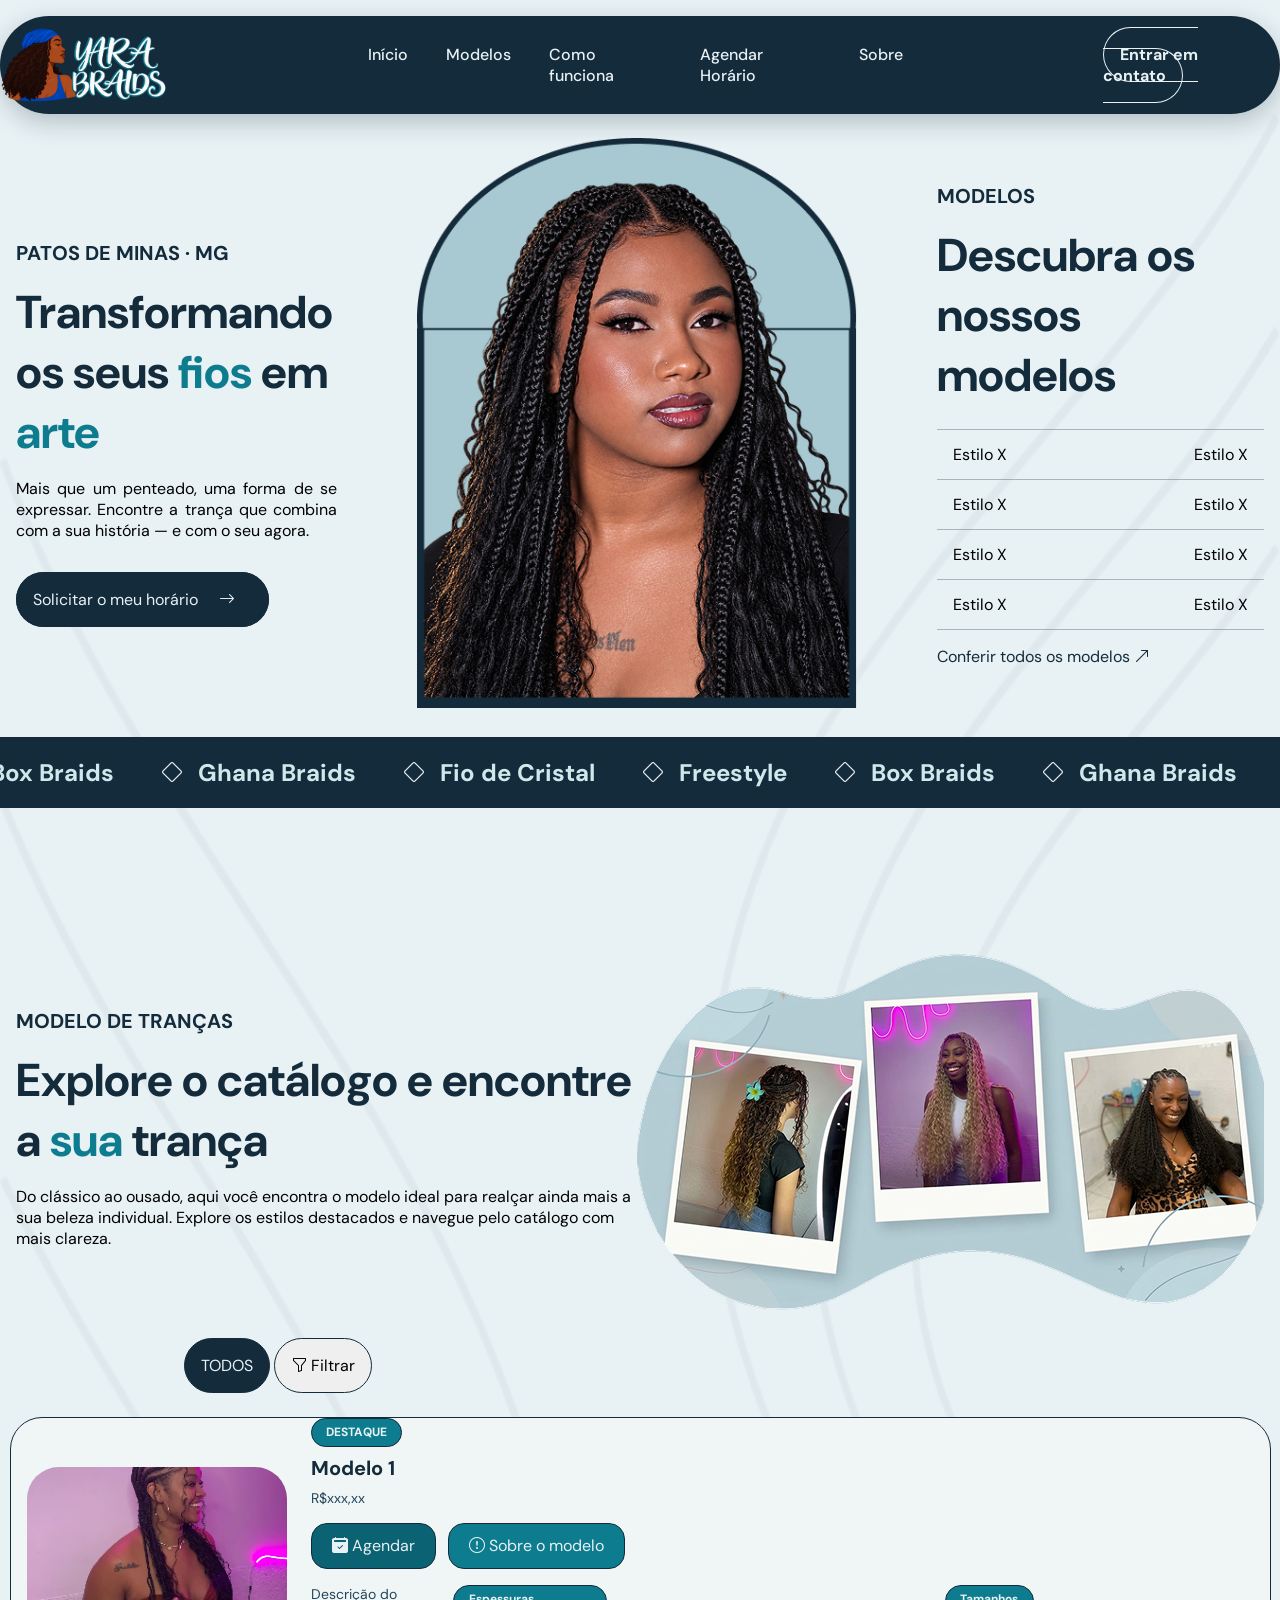
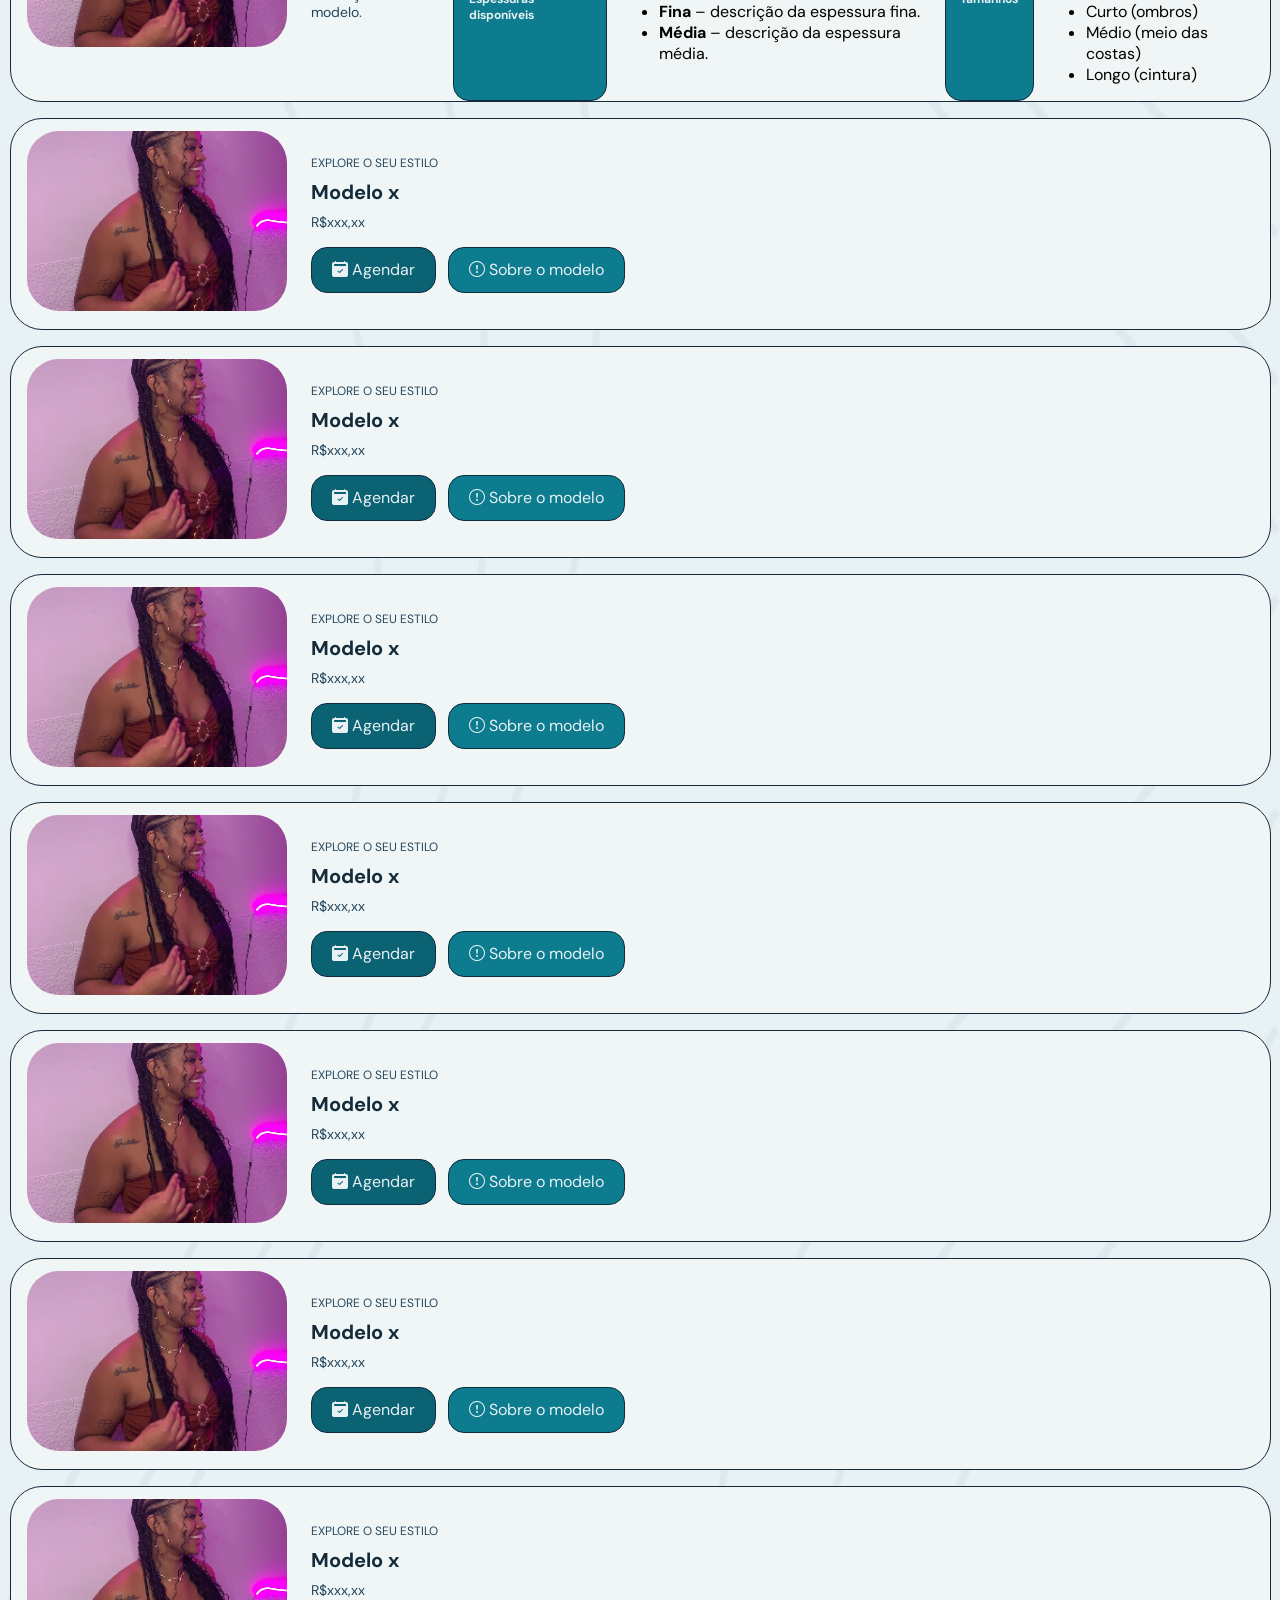
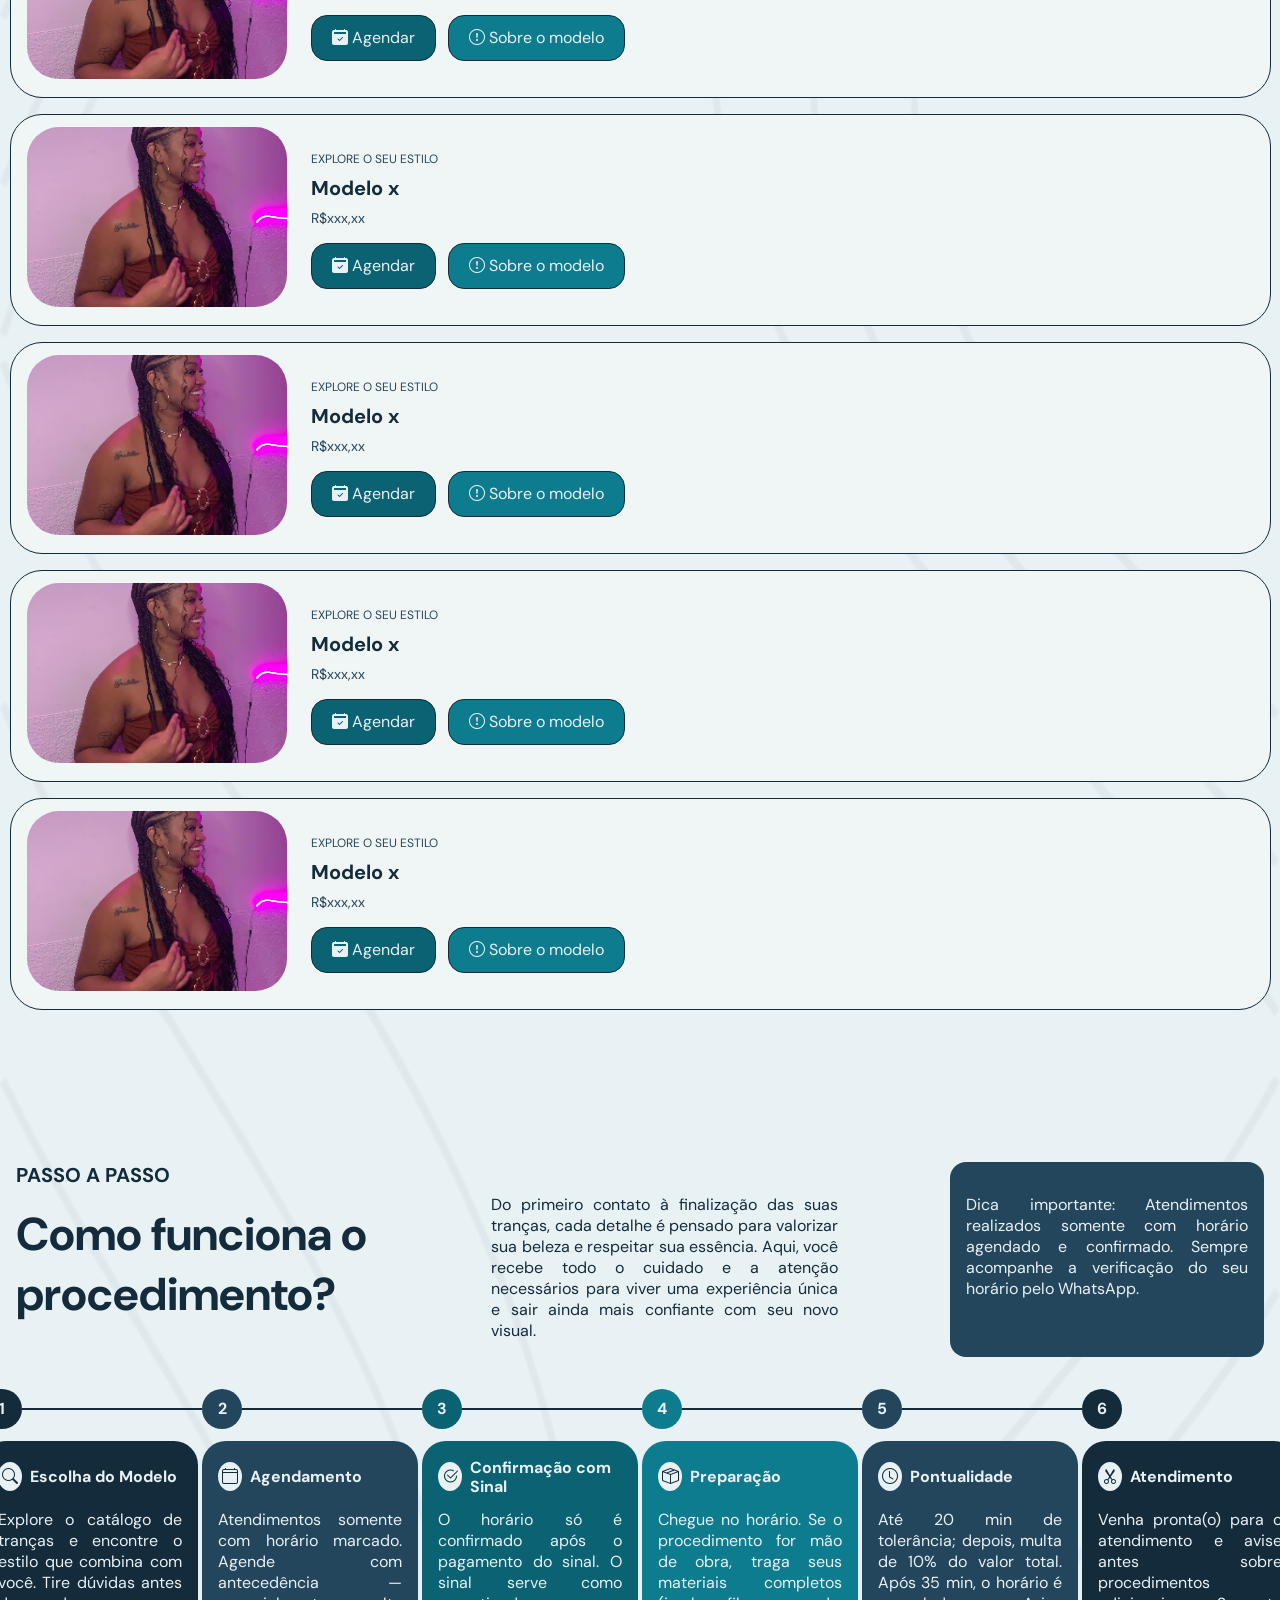
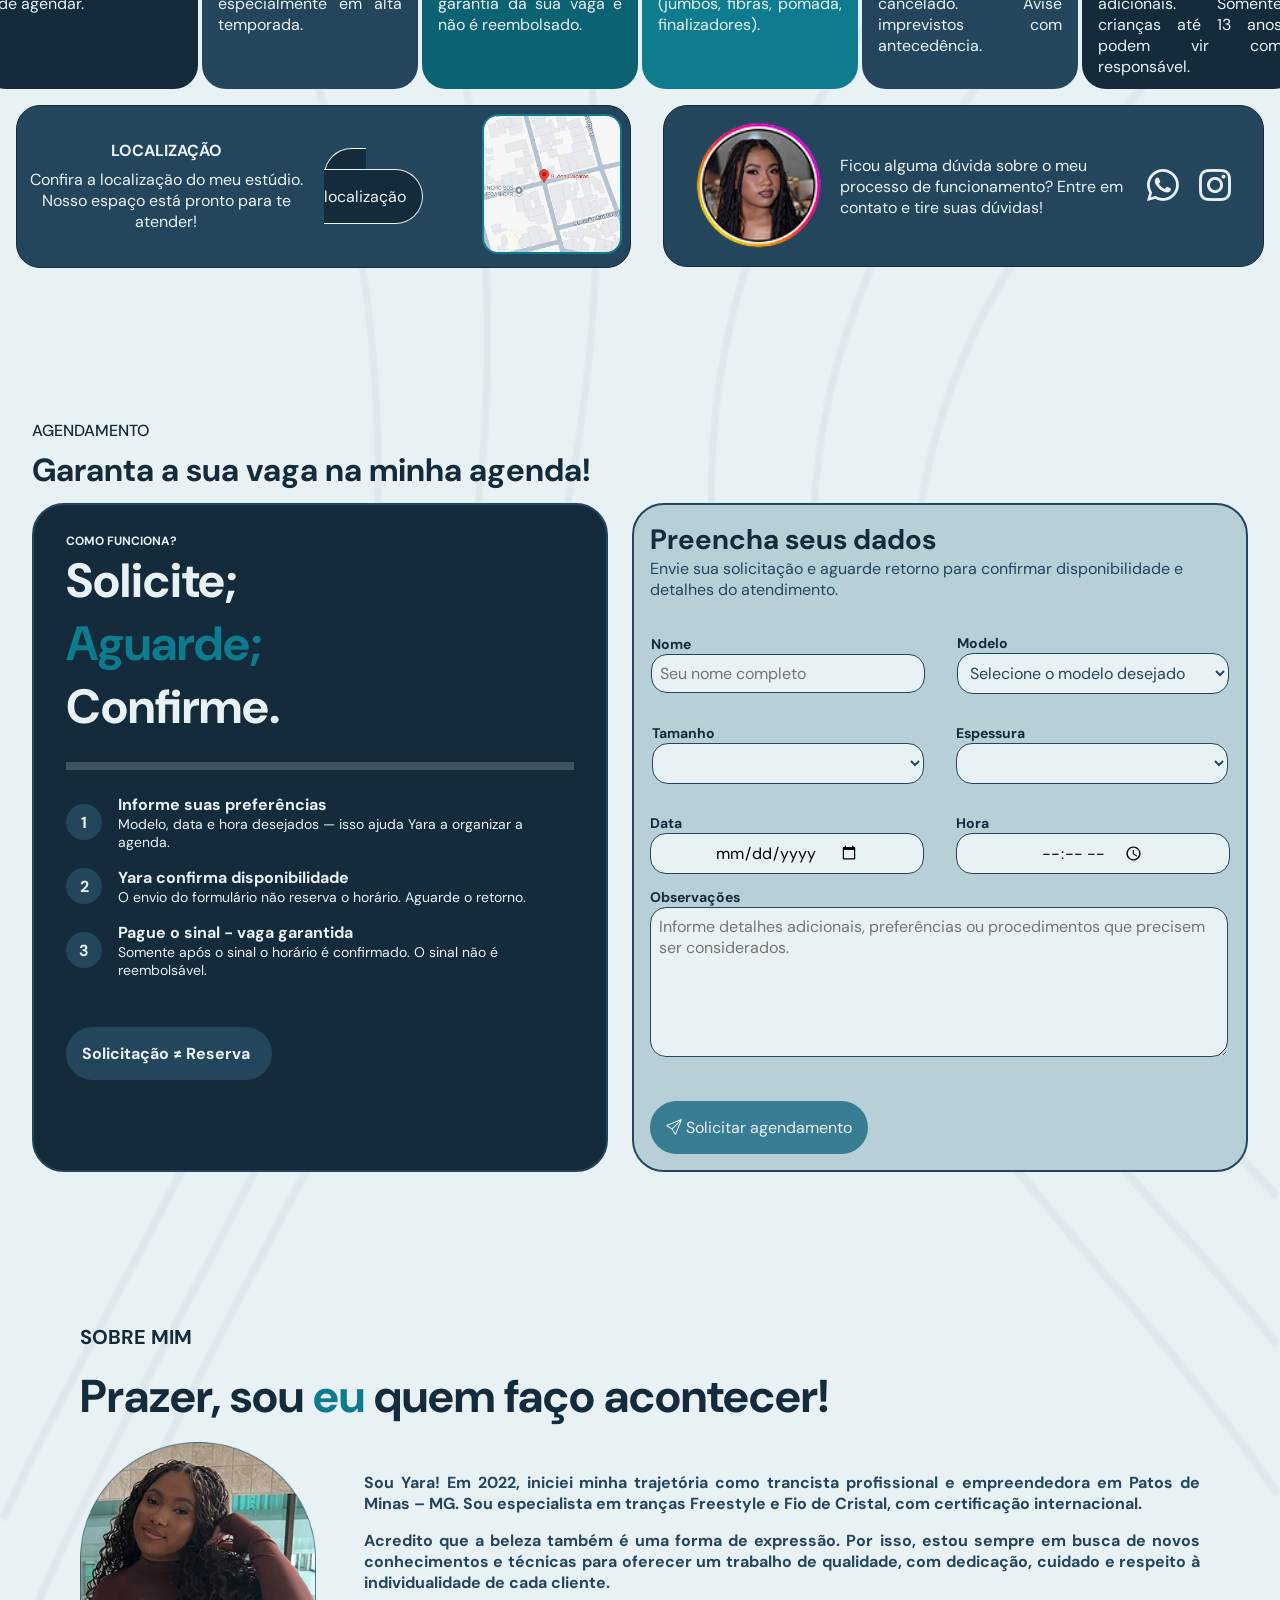
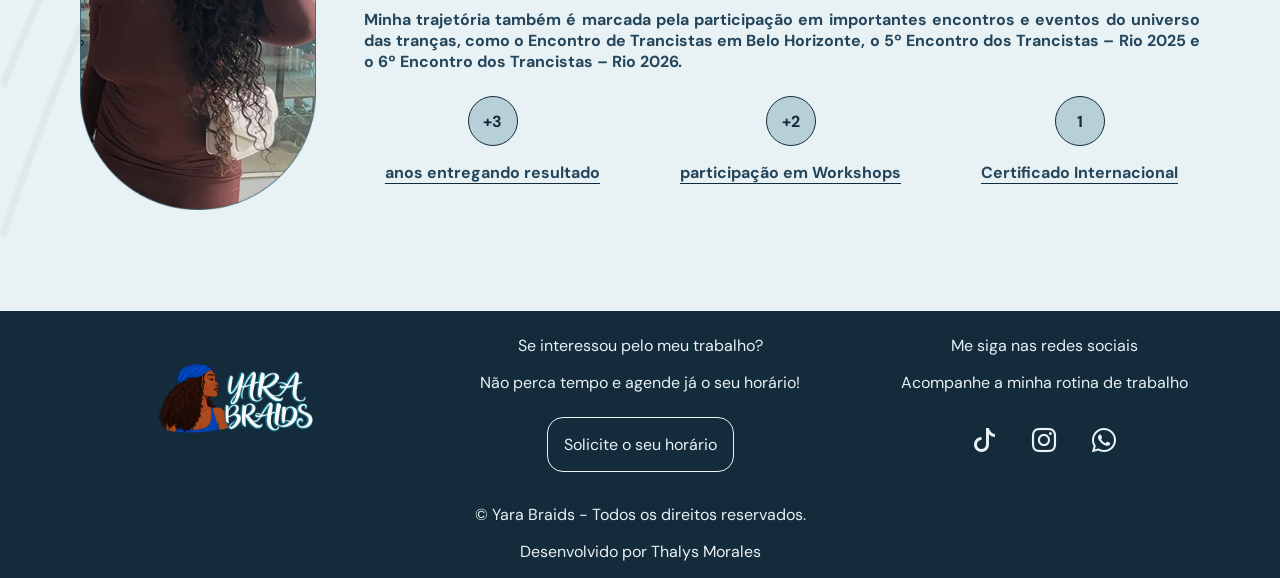
==== index.html @ e3946c85 "Implementação da configuração referente ao SEO e indexação" ====
<!DOCTYPE html>
<html lang="pt-br">

<head>

    <head>
        <meta charset="UTF-8">
        <meta name="viewport" content="width=device-width, initial-scale=1.0">
        <title>Yara Braids | Tranças em Patos de Minas - MG</title>
        <meta name="description"content="Conheça Yara Braids, trancista profissional em Patos de Minas - MG, especialista em tranças Freestyle e Fio de Cristal. Explore os modelos e solicite seu horário.">
        <meta name="robots" content="index, follow">
        <meta name="author" content="Yara Braids">
        <meta name="theme-color" content="#142B3B">
        <link rel="canonical" href="https://landing-page-yara-braids.pages.dev/">
        <meta property="og:type" content="website">
        <meta property="og:locale" content="pt_BR">
        <meta property="og:site_name" content="Yara Braids">
        <meta property="og:title" content="Yara Braids | Tranças em Patos de Minas - MG">
        <meta property="og:description" content="Conheça os trabalhos de Yara Braids, especialista em tranças Freestyle e Fio de Cristal em Patos de Minas - MG.">
        <meta property="og:url" content="https://landing-page-yara-braids.pages.dev/">
        <meta property="og:image" content="https://landing-page-yara-braids.pages.dev/img/logo.png">
        <meta name="twitter:card" content="summary_large_image">
        <meta name="twitter:title" content="Yara Braids | Tranças em Patos de Minas - MG">
        <meta name="twitter:description" content="Explore os modelos de tranças de Yara Braids em Patos de Minas - MG.">
        <meta name="twitter:image" content="https://landing-page-yara-braids.pages.dev/img/logo.png">
        <link rel="preconnect" href="https://fonts.googleapis.com">
        <link rel="preconnect" href="https://fonts.gstatic.com" crossorigin>
        <link href="https://fonts.googleapis.com/css2?family=DM+Sans:wght@400;500;700&display=swap" rel="stylesheet">
         <script type="application/ld+json">
    {
        "@context": "https://schema.org",
        "@type": "HairSalon",
        "name": "Yara Braids",
        "description": "Serviços de tranças, com especialidade em Freestyle e Fio de Cristal.",
        "areaServed": {
            "@type": "City",
            "name": "Patos de Minas",
            "address": {
                "@type": "PostalAddress",
                "addressRegion": "MG",
                "addressCountry": "BR"
            }
        },
        "url": "https://landing-page-yara-braids.pages.dev/",
        "sameAs": [
            "https://www.instagram.com/yarabraids_/"
        ]
    }
    </script>
    <meta name="google-site-verification" content="nuPfWKXlL3ZmAf9H5Qh4m0ux5w1JQnoatLIqkFhQBTo" />    
    <link rel="stylesheet" href="https://cdn.jsdelivr.net/npm/bootstrap-icons@1.13.2/font/bootstrap-icons.min.css">
        <link rel="icon" type="image/png" href="img/yara-braids-favicon-512.png">
        <link rel="stylesheet" href="style.css">
    </head>

</head>

<body>
    <nav class="navegadorPai">
        <div class="navegador">
            <div>
                <img src="img/logo.png" alt="Logo Yara Braids">
            </div>

            <button class="botaoMenu" id="botaoMenu" type="button" aria-label="Abrir menu" aria-expanded="false"
                aria-controls="menuConteudo">
                <i class="bi bi-list iconeAbrir"></i>
                <i class="bi bi-x-lg iconeFechar"></i>
            </button>

            <div class="menuConteudo" id="menuConteudo">
                <div class="menuNavegador">
                    <a href="#">Início</a>
                    <a href="#modelos">Modelos</a>
                    <a href="#comoFunciona">Como funciona</a>
                    <a href="#agendarHorario">Agendar Horário</a>
                    <a href="#sobre">Sobre</a>
                </div>
                <div class="botaoNavegador">
                    <a href="https://api.whatsapp.com/message/L7FXZNDNCJTNA1?autoload=1&app_absent=0&utm_source=ig">Entrar
                        em contato</a>
                </div>
            </div>
        </div>
    </nav>
    <main>
        <section id="inicio">
            <div class="inicioPai">
                <div class="iniciofilho1 botaoFilho">
                    <h6>PATOS DE MINAS · MG</h6>
                    <h5>Transformando os seus <span class="destaque">fios</span> em <span class="destaque">arte</span>
                    </h5>
                    <p>Mais que um penteado, uma forma de se expressar. Encontre a trança que combina com a sua história
                        — e com o seu agora.</p>
                    <a href="#agendarHorario"> Solicitar o meu horário <i class="bi bi-arrow-right"></i></a>
                </div>
                <div>
                    <img src="img/yara.png" alt="Foto da Profissional Yara Braids">
                </div>
                <div class="iniciofilho2">
                    <h6>MODELOS</h6>
                    <h5>Descubra os nossos modelos</h5>
                    <div class="listaModelos">
                        <div>
                            <p>Estilo X</p>
                            <p>Estilo X</p>
                            <p>Estilo X</p>
                            <p>Estilo X</p>
                        </div>
                        <div>
                            <p>Estilo X</p>
                            <p>Estilo X</p>
                            <p>Estilo X</p>
                            <p>Estilo X</p>
                        </div>
                    </div>
                    <a href="#modelos">Conferir todos os modelos <i class="bi bi-arrow-up-right"></i></a>
                </div>
            </div>
            <div class="faixaModelos">
                <div class="faixaTrilha">
                    <ul class="faixaGrupo">
                        <li><i class="bi bi-diamond"></i> Box Braids</li>
                        <li><i class="bi bi-diamond"></i> Ghana Braids</li>
                        <li><i class="bi bi-diamond"></i> Fio de Cristal</li>
                        <li><i class="bi bi-diamond"></i> Freestyle</li>
                    </ul>


                    <ul class="faixaGrupo" aria-hidden="true">
                        <li><i class="bi bi-diamond"></i> Box Braids</li>
                        <li><i class="bi bi-diamond"></i> Ghana Braids</li>
                        <li><i class="bi bi-diamond"></i> Fio de Cristal</li>
                        <li><i class="bi bi-diamond"></i> Freestyle</li>
                    </ul>
                </div>
            </div>
        </section>
        <section id="modelos">
            <div class="modeloPai">
                <div class="modeloMae1">
                    <div class="modeloFilho1">
                        <h6>MODELO DE TRANÇAS</h6>
                        <h5>Explore o catálogo e encontre a <span class="destaque">sua</span> trança</h5>
                        <p>Do clássico ao ousado, aqui você encontra o modelo ideal para realçar ainda mais a sua beleza
                            individual. Explore os estilos destacados e navegue pelo catálogo com mais clareza.</p>
                    </div>
                    <div>
                        <img src="img/modelo.png" alt="Foto interativa de modelos">
                    </div>
                </div>
                <div class="modeloFiltro">
                    <button type="button" class="botaoTodosModelos ativo" id="botaoTodos">TODOS</button>
                    <button type="button" id="botaoFiltrar" aria-expanded="false" aria-controls="listaFiltros"><i
                            class="bi bi-funnel"></i> Filtrar</button>

                    <div class="filtroLista" id="listaFiltros" hidden>
                        <button type="button" data-alvo="modelo-1">Modelo 1</button>
                        <button type="button" data-alvo="modelo-2">Modelo 2</button>
                        <button type="button" data-alvo="modelo-3">Modelo 3</button>
                    </div>
                </div>
                <div class="modelosTrancas">
                    <div class="modeloCardmae">
                        <div class="modelocardFilho" id="modelo-1">
                            <div>
                                <img src="img/modelox.png" alt="Modelo 1">
                            </div>
                            <div>
                                <h4>DESTAQUE</h4>
                                <h3>Modelo 1</h3>
                                <p class="modeloPreco">R$xxx,xx</p>
                                <div>
                                    <a class="modeloAgendar" href="#agendarHorario"> <i
                                            class="bi bi-calendar2-check-fill"></i> Agendar</a>
                                    <a class="modeloSobre" href=""><i class="bi bi-exclamation-circle"></i> Sobre o
                                        modelo</a>
                                </div>

                                <!-- Aparece em "Sobre o modelo" e também alimenta os selects do formulário -->
                                <div class="modeloDetalhes" hidden>
                                    <p>Descrição do modelo.</p>
                                    <h4>Espessuras disponíveis</h4>
                                    <ul class="listaEspessuras">
                                        <li><strong>Fina</strong> – descrição da espessura fina.</li>
                                        <li><strong>Média</strong> – descrição da espessura média.</li>
                                    </ul>
                                    <h4>Tamanhos</h4>
                                    <ul class="listaTamanhos">
                                        <li>Curto (ombros)</li>
                                        <li>Médio (meio das costas)</li>
                                        <li>Longo (cintura)</li>
                                    </ul>
                                </div>
                            </div>
                        </div>

                        <div class="modelocardFilho">
                            <div>
                                <img src="img/modelox.png" alt="MODELO X">
                            </div>
                            <div>
                                <span class="modeloEtiqueta">EXPLORE O SEU ESTILO</span>
                                <h3>Modelo x</h3>
                                <p>R$xxx,xx</p>
                                <div>
                                    <a class="modeloAgendar" href="#agendarHorario"> <i
                                            class="bi bi-calendar2-check-fill"></i> Agendar</a>
                                    <a class="modeloSobre" href=""><i class="bi bi-exclamation-circle"></i> Sobre o
                                        modelo</a>
                                </div>
                            </div>
                        </div>

                        <div class="modelocardFilho">
                            <div>
                                <img src="img/modelox.png" alt="MODELO X">
                            </div>
                            <div>
                                <span class="modeloEtiqueta">EXPLORE O SEU ESTILO</span>
                                <h3>Modelo x</h3>
                                <p>R$xxx,xx</p>
                                <div>
                                    <a class="modeloAgendar" href="#agendarHorario"> <i
                                            class="bi bi-calendar2-check-fill"></i> Agendar</a>
                                    <a class="modeloSobre" href=""><i class="bi bi-exclamation-circle"></i> Sobre o
                                        modelo</a>
                                </div>
                            </div>
                        </div>

                        <div class="modelocardFilho">
                            <div>
                                <img src="img/modelox.png" alt="MODELO X">
                            </div>
                            <div>
                                <span class="modeloEtiqueta">EXPLORE O SEU ESTILO</span>
                                <h3>Modelo x</h3>
                                <p>R$xxx,xx</p>
                                <div>
                                    <a class="modeloAgendar" href="#agendarHorario"> <i
                                            class="bi bi-calendar2-check-fill"></i> Agendar</a>
                                    <a class="modeloSobre" href=""><i class="bi bi-exclamation-circle"></i> Sobre o
                                        modelo</a>
                                </div>
                            </div>
                        </div>

                        <div class="modelocardFilho">
                            <div>
                                <img src="img/modelox.png" alt="MODELO X">
                            </div>
                            <div>
                                <span class="modeloEtiqueta">EXPLORE O SEU ESTILO</span>
                                <h3>Modelo x</h3>
                                <p>R$xxx,xx</p>
                                <div>
                                    <a class="modeloAgendar" href="#agendarHorario"> <i
                                            class="bi bi-calendar2-check-fill"></i> Agendar</a>
                                    <a class="modeloSobre" href=""><i class="bi bi-exclamation-circle"></i> Sobre o
                                        modelo</a>
                                </div>
                            </div>
                        </div>

                        <div class="modelocardFilho">
                            <div>
                                <img src="img/modelox.png" alt="MODELO X">
                            </div>
                            <div>
                                <span class="modeloEtiqueta">EXPLORE O SEU ESTILO</span>
                                <h3>Modelo x</h3>
                                <p>R$xxx,xx</p>
                                <div>
                                    <a class="modeloAgendar" href="#agendarHorario"> <i
                                            class="bi bi-calendar2-check-fill"></i> Agendar</a>
                                    <a class="modeloSobre" href=""><i class="bi bi-exclamation-circle"></i> Sobre o
                                        modelo</a>
                                </div>
                            </div>
                        </div>

                        <div class="modelocardFilho">
                            <div>
                                <img src="img/modelox.png" alt="MODELO X">
                            </div>
                            <div>
                                <span class="modeloEtiqueta">EXPLORE O SEU ESTILO</span>
                                <h3>Modelo x</h3>
                                <p>R$xxx,xx</p>
                                <div>
                                    <a class="modeloAgendar" href="#agendarHorario"> <i
                                            class="bi bi-calendar2-check-fill"></i> Agendar</a>
                                    <a class="modeloSobre" href=""><i class="bi bi-exclamation-circle"></i> Sobre o
                                        modelo</a>
                                </div>
                            </div>
                        </div>

                        <div class="modelocardFilho">
                            <div>
                                <img src="img/modelox.png" alt="MODELO X">
                            </div>
                            <div>
                                <span class="modeloEtiqueta">EXPLORE O SEU ESTILO</span>
                                <h3>Modelo x</h3>
                                <p>R$xxx,xx</p>
                                <div>
                                    <a class="modeloAgendar" href="#agendarHorario"> <i
                                            class="bi bi-calendar2-check-fill"></i> Agendar</a>
                                    <a class="modeloSobre" href=""><i class="bi bi-exclamation-circle"></i> Sobre o
                                        modelo</a>
                                </div>
                            </div>
                        </div>

                        <div class="modelocardFilho">
                            <div>
                                <img src="img/modelox.png" alt="MODELO X">
                            </div>
                            <div>
                                <span class="modeloEtiqueta">EXPLORE O SEU ESTILO</span>
                                <h3>Modelo x</h3>
                                <p>R$xxx,xx</p>
                                <div>
                                    <a class="modeloAgendar" href="#agendarHorario"> <i
                                            class="bi bi-calendar2-check-fill"></i> Agendar</a>
                                    <a class="modeloSobre" href=""><i class="bi bi-exclamation-circle"></i> Sobre o
                                        modelo</a>
                                </div>
                            </div>
                        </div>

                        <div class="modelocardFilho">
                            <div>
                                <img src="img/modelox.png" alt="MODELO X">
                            </div>
                            <div>
                                <span class="modeloEtiqueta">EXPLORE O SEU ESTILO</span>
                                <h3>Modelo x</h3>
                                <p>R$xxx,xx</p>
                                <div>
                                    <a class="modeloAgendar" href="#agendarHorario"> <i
                                            class="bi bi-calendar2-check-fill"></i> Agendar</a>
                                    <a class="modeloSobre" href=""><i class="bi bi-exclamation-circle"></i> Sobre o
                                        modelo</a>
                                </div>
                            </div>
                        </div>

                        <div class="modelocardFilho">
                            <div>
                                <img src="img/modelox.png" alt="MODELO X">
                            </div>
                            <div>
                                <span class="modeloEtiqueta">EXPLORE O SEU ESTILO</span>
                                <h3>Modelo x</h3>
                                <p>R$xxx,xx</p>
                                <div>
                                    <a class="modeloAgendar" href="#agendarHorario"> <i
                                            class="bi bi-calendar2-check-fill"></i> Agendar</a>
                                    <a class="modeloSobre" href=""><i class="bi bi-exclamation-circle"></i> Sobre o
                                        modelo</a>
                                </div>
                            </div>
                        </div>

                        <div class="modelocardFilho">
                            <div>
                                <img src="img/modelox.png" alt="MODELO X">
                            </div>
                            <div>
                                <span class="modeloEtiqueta">EXPLORE O SEU ESTILO</span>
                                <h3>Modelo x</h3>
                                <p>R$xxx,xx</p>
                                <div>
                                    <a class="modeloAgendar" href="#agendarHorario"> <i
                                            class="bi bi-calendar2-check-fill"></i> Agendar</a>
                                    <a class="modeloSobre" href=""><i class="bi bi-exclamation-circle"></i> Sobre o
                                        modelo</a>
                                </div>
                            </div>
                        </div>

                    </div>
                </div>
            </div>
        </section>
        <section id="comoFunciona">
            <div class="comoFunciona">
                <div class="cfPai">
                    <div class="cfFilho1">
                        <h6>PASSO A PASSO</h6>
                        <h5>Como funciona o procedimento?</h5>
                    </div>
                    <div class="cfFilho2">
                        <p>Do primeiro contato à finalização das suas tranças, cada detalhe é pensado para valorizar sua
                            beleza e respeitar sua essência. Aqui, você recebe todo o cuidado e a atenção necessários
                            para viver uma experiência única e sair ainda mais confiante com seu novo visual.</p>
                    </div>
                    <div class="cfFilho3">
                        <p>Dica importante: Atendimentos realizados somente com horário agendado e confirmado. Sempre
                            acompanhe a verificação do seu horário pelo WhatsApp.</p>
                    </div>
                </div>
                <div class="cardMaeCF">
                    <div class="cardMae1e6">
                        <h2>1</h2>
                        <div class="cardfilho1e6">
                            <div class="alinhamentoIconeCF">
                                <i class="bi bi-search"></i>
                                <h4>Escolha do Modelo</h4>
                            </div>
                            <p>Explore o catálogo de tranças e encontre o estilo que combina com você. Tire dúvidas
                                antes de agendar.</p>
                        </div>
                    </div>
                    <div class="cardMae2e5">
                        <h2>2</h2>
                        <div class="cardfilho2e5">
                            <div class="alinhamentoIconeCF">
                                <i class="bi bi-calendar4"></i>
                                <h4>Agendamento</h4>
                            </div>
                            <p>Atendimentos somente com horário marcado. Agende com antecedência — especialmente em alta
                                temporada.</p>
                        </div>
                    </div>
                    <div class="cardMae3">
                        <h2>3</h2>
                        <div class="cardfilho3">
                            <div class="alinhamentoIconeCF">
                                <i class="bi bi-check2-circle"></i>
                                <h4>Confirmação com Sinal</h4>
                            </div>
                            <p>O horário só é confirmado após o pagamento do sinal. O sinal serve como garantia da sua
                                vaga e não é reembolsado.</p>
                        </div>
                    </div>
                    <div class="cardMae4">
                        <h2>4</h2>
                        <div class="cardfilho4">
                            <div class="alinhamentoIconeCF">
                                <i class="bi bi-box-seam"></i>
                                <h4>Preparação</h4>
                            </div>
                            <p>Chegue no horário. Se o procedimento for mão de obra, traga seus materiais completos
                                (jumbos, fibras, pomada, finalizadores).</p>
                        </div>
                    </div>
                    <div class="cardMae2e5">
                        <h2>5</h2>
                        <div class="cardfilho2e5">
                            <div class="alinhamentoIconeCF">
                                <i class="bi bi-clock"></i>
                                <h4>Pontualidade</h4>
                            </div>
                            <p>Até 20 min de tolerância; depois, multa de 10% do valor total. Após 35 min, o horário é
                                cancelado. Avise imprevistos com antecedência.</p>
                        </div>
                    </div>
                    <div class="cardMae1e6">
                        <h2>6</h2>
                        <div class="cardfilho1e6">
                            <div class="alinhamentoIconeCF">
                                <i class="bi bi-scissors"></i>
                                <h4>Atendimento</h4>
                            </div>
                            <p>Venha pronta(o) para o atendimento e avise antes sobre procedimentos adicionais. Somente
                                crianças até 13 anos podem vir com responsável.</p>
                        </div>
                    </div>
                </div>
                <div class="cardInformativoCF">
                    <div class="localizacaoCF">
                        <div class="localizacaoAlinhamento">
                            <h5>LOCALIZAÇÃO</h5>
                            <p>Confira a localização do meu estúdio. </p>
                            <p>Nosso espaço está pronto para te atender!</p>
                        </div>
                        <div>
                            <a href="">Ver localização</a>
                        </div>
                        <div>
                            <img src="img/Captura de tela 2026-11-07 130754.png"
                                alt="Imagem do mapa - Localização do Stúdio">
                        </div>
                    </div>
                    <div class="contatoCF">
                        <div>
                            <img src="img/YaraInsta.png" alt="Foto de perfil no Instagram - Yara Braids">
                        </div>
                        <div class="contatoAlinhamentoIcone">
                            <p>Ficou alguma dúvida sobre o meu processo de funcionamento? Entre em contato e tire suas
                                dúvidas!</p>
                        </div>
                        <div>
                            <div>
                                <a
                                    href="https://api.whatsapp.com/message/L7FXZNDNCJTNA1?autoload=1&app_absent=0&utm_source=ig"><i
                                        class="bi bi-whatsapp"></i></a>
                                <a href="https://www.instagram.com/yarabraids_/"><i class="bi bi-instagram"></i></a>
                            </div>
                        </div>
                    </div>
                </div>
            </div>
        </section>
        <section id="agendarHorario">
            <div class="agendarHorario">
                <div class="aHPai">
                    <h6>AGENDAMENTO</h6>
                    <h5>Garanta a sua vaga na minha agenda!</h5>
                </div>
                <div class="cardAH">
                    <div class="comofuncionaCard">
                        <h6>COMO FUNCIONA?</h6>
                        <h5>Solicite;</h5>
                        <h5 class="especialh5">Aguarde;</h5>
                        <h5>Confirme.</h5>

                        <div class="tracoAH"></div>
                        <div class="alinhamentoPaiaH">
                            <div class="alinhamentoIconeaH">
                                <div>
                                    <h2>1</h2>
                                </div>
                                <div>
                                    <h4>Informe suas preferências</h4>
                                    <p>Modelo, data e hora desejados — isso ajuda Yara a organizar a agenda.</p>
                                </div>
                            </div>

                            <div class="alinhamentoIconeaH">
                                <div>
                                    <h2>2</h2>
                                </div>
                                <div>
                                    <h4>Yara confirma disponibilidade</h4>
                                    <p>O envio do formulário não reserva o horário. Aguarde o retorno.</p>
                                </div>
                            </div>

                            <div class="alinhamentoIconeaH">
                                <div>
                                    <h2>3</h2>
                                </div>
                                <div>
                                    <h4>Pague o sinal - vaga garantida</h4>
                                    <p>Somente após o sinal o horário é confirmado. O sinal não é reembolsável.</p>
                                </div>
                            </div>
                        </div>
                        <p class="botaoaH">Solicitação ≠ Reserva</p>
                    </div>

                    <div class="preenchaCard">
                        <div>
                            <h3>Preencha seus dados</h3>
                            <p>Envie sua solicitação e aguarde retorno para confirmar disponibilidade e detalhes do
                                atendimento.</p>
                        </div>
                        <form id="formAgendamento">
                            <div class="alinhamentoaHForm">
                                <div>
                                    <label for="nome">Nome</label>
                                    <input type="text" id="nome" placeholder="Seu nome completo" required>
                                </div>
                                <div>
                                    <label for="modelo">Modelo</label>
                                    <select id="modelo" required>
                                        <option value="" disabled selected>Selecione o modelo desejado</option>
                                        <option value="modelo-1">Modelo 1</option>
                                        <option value="modelo-2">Modelo 2</option>
                                        <option value="modelo-3">Modelo 3</option>
                                    </select>
                                </div>
                            </div>
                            <div class="alinhamentoaHForm" id="linhaDetalhes" hidden>
                                <div>
                                    <label for="tamanho">Tamanho</label>
                                    <select id="tamanho"></select>
                                </div>
                                <div>
                                    <label for="espessura">Espessura</label>
                                    <select id="espessura"></select>
                                </div>
                            </div>

                            <div class="alinhamentoaHForm">
                                <div>
                                    <label for="data">Data</label>
                                    <input type="date" id="data" placeholder="DD/MM/AAAA" required>
                                </div>
                                <div>
                                    <label for="hora">Hora</label>
                                    <input type="time" id="hora" placeholder="HH:MM" required>
                                </div>
                            </div>
                            <div>
                                <label for="observacoes">Observações</label>
                                <textarea name="observacoes" id="observacoes"
                                    placeholder="Informe detalhes adicionais, preferências ou procedimentos que precisem ser considerados."></textarea>
                            </div>
                            <div class="botaoPreechaaH">
                                <button type="submit"> <i class="bi bi-send"></i> Solicitar agendamento</button>
                            </div>
                        </form>
                    </div>
                </div>
            </div>
        </section>
        <section id="sobre">
            <div class="sobreMimPai">
                <div class="sobreMim">
                    <h6>SOBRE MIM</h6>
                    <h5>Prazer, sou <span class="destaque">eu</span> quem faço acontecer!</h5>
                </div>
                <div class="sobreMimdisposicao">
                    <div>
                        <img src="img/YaraPessoal.png" alt="Foto Pessoal - Yara Abreu">
                    </div>
                    <div class="tamanhoPSM">
                        <p>Sou Yara! Em 2022, iniciei minha trajetória como trancista profissional e empreendedora em
                            Patos de Minas – MG. Sou especialista em tranças Freestyle e Fio de Cristal, com
                            certificação internacional.</p>
                        <p>Acredito que a beleza também é uma forma de expressão. Por isso, estou sempre em busca de
                            novos conhecimentos e técnicas para oferecer um trabalho de qualidade, com dedicação,
                            cuidado e respeito à individualidade de cada cliente.</p>
                        <p>Minha trajetória também é marcada pela participação em importantes encontros e eventos do
                            universo das tranças, como o Encontro de Trancistas em Belo Horizonte, o 5º Encontro dos
                            Trancistas – Rio 2025 e o 6º Encontro dos Trancistas – Rio 2026.</p>

                        <div class="infoSM">
                            <div class="infoSMfilho">
                                <h4>+3</h4>
                                <p>anos entregando resultado</p>
                            </div>
                            <div class="infoSMfilho">
                                <h4>+2</h4>
                                <p>participação em Workshops</p>
                            </div>
                            <div class="infoSMfilho">
                                <h4>1</h4>
                                <p>Certificado Internacional</p>
                            </div>
                        </div>
                    </div>
                </div>
            </div>
        </section>

    </main>
    <footer>
        <div class="rodape">
            <div class="rodapeFilho">
                <div>
                    <img src="img/logo.png" alt="Logo YaraBraids">
                </div>
                <div class="rodapefilhoMeio">
                    <p>Se interessou pelo meu trabalho?</p>
                    <p>Não perca tempo e agende já o seu horário!</p>
                    <a href="#agendarHorario">Solicite o seu horário</a>
                </div>
                <div class="rodapefilhoFim">
                    <p>Me siga nas redes sociais</p>
                    <p>Acompanhe a minha rotina de trabalho</p>
                    <div class="alinhamentoIconeFooter">
                        <a href="https://www.tiktok.com/@yarabraids_?_r=1&_t=ZS-9BDRvhCpdnI"><i
                                class="bi bi-tiktok"></i></a>
                        <a href="https://www.instagram.com/yarabraids_/"><i class="bi bi-instagram"></i></a>
                        <a href="https://api.whatsapp.com/message/L7FXZNDNCJTNA1?autoload=1&app_absent=0&utm_source=ig"><i
                                class="bi bi-whatsapp"></i></a>
                    </div>
                </div>
            </div>
            <div style="display: flex;flex-direction: column; justify-content: center;align-items: center;">
                <p>© Yara Braids - Todos os direitos reservados.</p>
                <a href="https://moralesthalys-portfolio.netlify.app/">Desenvolvido por Thalys Morales</a>
            </div>
        </div>
    </footer>
    <dialog class="modal" id="dialogModelo" aria-labelledby="sobreTitulo">
        <div class="modalConteudo">
            <button type="button" class="modalFechar" data-fechar aria-label="Fechar"><i
                    class="bi bi-x-lg"></i></button>
            <img id="sobreFoto" alt="">
            <div class="modalTexto">
                <h3 id="sobreTitulo"></h3>
                <p id="sobrePreco"></p>
                <div id="sobreConteudo"></div>
                <div class="modalBotoes">
                    <button type="button" class="botaoPrincipal" id="sobreAgendar"><i
                            class="bi bi-calendar2-check-fill"></i> Agendar este modelo</button>
                </div>
            </div>
        </div>
    </dialog>
    <script src="interactive.js"></script>
</body>

</html>
---- style.css ----
* {
    font-family: 'DM Sans', sans-serif; 
    font-size: 16px; 
}

html {
    scroll-behavior: smooth;
    scroll-padding-top: 8rem;
}

body {
    
    margin: 0;
    overflow-x: hidden;
    background-color: #E8F1F4;
}

main {
    padding: 1rem;
    position: relative;
    isolation: isolate;
}

main::before {
    content: "";
    position: absolute;
    inset: 0;
    z-index: -1;
    pointer-events: none;

    background: url("img/ondas.png") center top / 100% 100% no-repeat;
    opacity: 0.045;
}

@media (max-width: 768px) {
    main::before {
        background-image: url("img/ondas.png");
    }
}

/*INÍCIO*/

.navegadorPai {
    display: flex;
    justify-content: center;
    align-items: center;
    position: sticky;
    top: 0;
    z-index: 1000;
    pointer-events: none;
}

.navegador {
    display: flex;
    justify-content: center;
    align-items: center;
    gap: 12.5rem;
    background-color: #142B3B;
    width: 87.9375rem;
    height: 6.125rem;
    border-radius: 32rem;
    margin-top: 1rem;
    pointer-events: auto;
    box-shadow: 0 0.5rem 1.5rem rgb(20 43 59 / 25%);
}

.navegador img {
    align-items: flex- !important;
    width: 10.5rem;
    height: 5.25rem;
    object-fit: cover;
}

.navegador a {
    text-decoration: none;
}

.menuNavegador {
    display: flex;
    gap: 2.375rem;
}

.menuNavegador a {
    font-weight: 500 !important;
    color: #E8F1F4;
}

.botaoNavegador a {
    background-color: transparent;
    color: #E8F1F4;
    font-weight: bold;
    padding: 1rem;
    border: 1px solid #E8F1F4;
    border-radius: 32rem;
    align-items: flex-end !important;
}

.botaoMenu {
    display: none;
}

.menuConteudo {
    display: contents;
}


.inicioPai {
    display: flex;
    justify-content: center;
    align-items: center;
    gap: 5rem;
    padding-top: 0.5rem;
    padding-bottom: 0.5rem;
}

.inicioPai img {
    width: 27.5rem;
    height: 35.6rem;
    object-fit: cover;
}

.inicioPai a {
    text-decoration: none;

}

.botaoFilho a,
.botaoFilho i {
    color: #E8F1F4 !important;
    background-color: #142B3B;
    border-radius: 16rem;
    padding: 1rem;
    border: 1px solid #142B3B;
}

.inicioPai h6 {
    font-size: 1.25rem;
    color: #142B3B;
    margin: 0;
    padding-bottom: 1rem;
}

.inicioPai h5 {
    color: #142B3B;
    font-weight: bold;
    font-size: 2.875rem;
    margin: 0;
}

.iniciofilho1 {
    width: 21.5625rem;
}

.destaque {
    color: #0E7C8F;
    font-size: inherit;
}

.iniciofilho1 p {
    text-align: justify;
    width: 20.0625rem;
    padding-bottom: 2rem;
}

.iniciofilho2 {
    width: 24.1875rem;
}

.iniciofilho2 a {
    color: #142B3B;
}

.listaModelos {
    display: grid;
    grid-template-columns: 1fr 1fr;
    grid-template-rows: repeat(4, auto);
    grid-auto-flow: column;
    border-top: 1px solid rgb(20 43 59 / 30%);
    margin: 1.5rem 0 1rem;
}

.listaModelos>div {
    display: contents;
}

.listaModelos p {
    margin: 0;
    padding: 0.875rem 1rem;
    border-bottom: 1px solid rgb(20 43 59 / 30%);
}

.listaModelos>div:last-child p {
    text-align: right;
}

.faixaModelos {
    background-color: #142B3B;
    overflow: hidden;
    margin: 1rem -5%;
    padding: 1.25rem 0;
    margin-bottom: 9rem;
}

.faixaTrilha {
    display: flex;
    width: max-content;
    animation: rolarFaixa 60s linear infinite;
}

.faixaGrupo {
    display: flex;
    flex-shrink: 0;
    align-items: center;
    gap: 3rem;
    margin: 0;
    padding: 0 1rem 0 0;
    list-style: none;
}

.faixaGrupo li {
    display: flex;
    align-items: center;
    gap: 1rem;
    white-space: nowrap;
    font-size: 1.5rem;
    font-weight: bold;
    color: #CFE8EC;
}

.faixaGrupo i {
    font-size: 1.25rem;
    color: #E8F1F4;
}

@keyframes rolarFaixa {
    to {
        transform: translateX(-50%);
    }
}

@media (prefers-reduced-motion: reduce) {
    .faixaTrilha {
        animation: none;
    }
}

@media (max-width: 768px) {
    .faixaGrupo li {
        font-size: 1.125rem;
    }

    .faixaTrilha {
        animation-duration: 20s;
    }
}


/*MODELOS*/

.modeloPai {
    display: flex;
    flex-direction: column;
    justify-content: center;
    margin-bottom: 8.5rem;
}

.modeloPai h6 {
    font-size: 1.25rem;
    color: #142B3B;
    margin: 0;
    padding-bottom: 1rem;
}

.modeloPai h5 {
    color: #142B3B;
    font-weight: bold;
    font-size: 2.875rem;
    margin: 0;
}

.modeloMae1 {
    display: flex;
    justify-content: center;
    align-items: center;
}

.modeloMae1 img {
    width: 39.1875rem;
    height: 22.8125rem;
    object-fit: cover;
}

.modeloFilho1 {
    width: 45.625rem;
}

.modelosTrancas {
    display: flex;
    flex-direction: column;
    align-items: center;
    justify-content: center;
    padding-top: 0.5rem;
}

.modeloFiltro {
    align-self: flex-start !important;
    padding-left: 10.5rem;
    padding-top: 1rem;

}

.modeloFiltro button {
    border: 1px solid #142B3B;
    padding: 1rem;
    border-radius: 2rem;
    width: auto;
    height: auto;
}

.botaoTodosModelos {
    background-color: #142B3B !important;
    color: #E8F1F4 !important;
}

.botaoFiltrarModelos {
    background-color: transparent !important;
    color: #E8F1F4 !important;
}

.modeloCardmae {
    display: flex;
    flex-direction: column;
    justify-content: center;
    align-items: center;
    padding-top: 1rem;
    gap: 1rem;
}

.modelocardFilho {
    display: flex;
    justify-content: flex-start;
    align-items: center;
    gap: 1.5rem;
    background-color: #F0F5F6;
    width: 78.8125rem;
    min-height: 13.25rem;
    border: 1px solid #142B3B;
    border-radius: 2rem;
    padding: 0 1rem;              
    box-sizing: border-box; 
}

.modelocardFilho img {
    width: 16.25rem;
    height: 11.25rem;
    object-fit: cover;
    border-radius: 2rem;
    margin: 0;
}

.modelocardFilho h4 {
    background-color: #0E7C8F;
    color: #E8F1F4;
    border: 1px solid #142B3B;
    margin: 0;
    border-radius: 1rem;
    box-sizing: border-box;      
    width: auto;                  
    height: auto;            
    padding: 0.35rem 0.9rem;    
    font-size: 0.75rem;            
    font-weight: bold; 
}

.modeloEtiqueta {
    color: #24465C;
    font-size: 0.75rem;
}

.modeloEtiqueta--topo {
    position: absolute;
    top: 0;
    right: 1rem;
}

.modelocardFilho h3 {
    color: #142B3B;
    font-weight: bold;
    font-size: 1.25rem;
    margin: 0;
}

.modelocardFilho p {
    font-size: 0.875rem;
    color: #24465C;
    margin: 0;
}

.modelocardFilho a {
    text-decoration: none;
    height: 2.875rem;
    border-radius: 1rem;
    display: inline-flex;       
    align-items: center;          
    box-sizing: border-box;     
    padding: 0 1.25rem;       
  
}

.modelocardFilho i {
    padding-right: 0.25rem;
}

.modeloAgendar {
    background-color: #0A6272;
    color: #E8F1F4;
    border: 1px solid #142B3B;
    padding: 1rem;
}

.modeloSobre {
    background-color: #0E7C8F;
    color: #E8F1F4;
    border: 1px solid #142B3B;
    padding: 1rem;
}

.modelocardFilho > div:first-child {
    flex-shrink: 0;
}

.modelocardFilho > div:last-child {
    position: relative;
    flex: 1;
    display: flex;
    flex-direction: column;
    align-items: flex-start;
    gap: 0.5rem;
}


.modelocardFilho > div:last-child > div {
    display: flex;
    gap: 0.75rem;
    margin-top: 0.5rem;
}

/*COMO FUNCIONA*/

.comoFunciona{
   display: flex;
    flex-direction: column;
    justify-content: center;
    margin-bottom: 8.5rem;
}


.cfPai {
    display: flex;
    justify-content: center;
    gap: 7rem;
    padding-top: 1rem;
}

.cfPai h6 {
    font-size: 1.25rem;
    color: #142B3B;
    margin: 0;
    padding-bottom: 1rem;
    font-weight: 0 !important;
}

.cfPai h5 {
    color: #142B3B;
    font-weight: bold;
    font-size: 2.875rem;
    margin: 0;
}

.cfFilho1{
    width: 25.125rem;
}

.cfFilho2{
    padding-top: 1rem;
    width: 24rem;
    text-align: justify;
    color: #142B3B;
    font-size: 1.125rem;
}

.cfFilho3{
    width: 19.5rem;
    background-color: #24465C;
    color: #E8F1F4;
    text-align: justify;
    padding: 1rem;
    border-radius: 1rem;
}

.alinhamentoIconeCF{
    display: flex;
    align-items: center;
    justify-content: flex-start; 
    align-items: center;
    gap: 0.25rem;                 
    min-height: 2.5rem;    
}

.alinhamentoIconeCF i{
    padding: 0.25rem;
    border-radius: 50%;
    margin-right: 0.25rem;
}

.alinhamentoIconeCF h4{
    margin: 0;
    line-height: 1.2;
}

.cardMaeCF p{
    margin: 0.75rem 0 0;
}

.cardMaeCF{
    display: flex;
    justify-content: center;
    padding-top: 1rem;
    --circulo-cf: 2.5rem;     
    --gap-cf: 0.25rem;         
    display: flex;
    justify-content: center;
    align-items: flex-start; 
    gap: var(--gap-cf);        
    padding-top: 2rem;
}


.cardMae1e6,
.cardMae2e5,
.cardMae3,
.cardMae4{
    position: relative;
}

.cardMaeCF h2{
    margin: 0 0 0.75rem;
}


.cardMaeCF h2::after{
    content: "";
    position: absolute;
    top: calc(var(--circulo-cf) / 2 - 1px);                
    left: var(--circulo-cf);                                 
    width: calc(100% - var(--circulo-cf) + var(--gap-cf));   
    height: 2px;
    background-color: #142B3B;
}

.cardMaeCF > :last-child h2::after{
    display: none;
}
.cardMae1e6 h2{
    display: flex;
    justify-content: center;
    align-items: center;
    background-color: #142B3B;
    color:#E8F1F4;
    padding: 1rem;
    border-radius: 50%;
    width: 0.5rem;
    height: 0.5rem;
}

.cardMae2e5 h2{
    display: flex;
    justify-content: center;
    align-items: center;
    background-color: #24465C;
    color:#E8F1F4;
    padding: 1rem;
    border-radius: 50%;
    width: 0.5rem;
    height: 0.5rem;
}

.cardMae3 h2{
    display: flex;
    justify-content: center;
    align-items: center;
    background-color: #0A6272;
    color:#E8F1F4;
    padding: 1rem;
    border-radius: 50%;
    width: 0.5rem;
    height: 0.5rem;
}

.cardMae4 h2{
    display: flex;
    justify-content: center;
    align-items: center;
    background-color: #0E7C8F;
    color:#E8F1F4;
    padding: 1rem;
    border-radius: 50%;
    width: 0.5rem;
    height: 0.5rem;
}


.cardfilho1e6{
    color:#E8F1F4;
    background-color:#142B3B;
    padding: 1rem;
    border-radius: 1.5rem;
    width: 11.5rem;
    height: 13.5rem;
}

.cardfilho1e6 i,
.cardfilho2e5 i,
.cardfilho3 i,
.cardfilho4 i{
    background-color: #E8F1F4;
    color: #142B3B;
}

.cardfilho2e5{
    color:#E8F1F4;
    background-color:#24465C;
    padding: 1rem;
    border-radius: 1.5rem;
    width: 11.5rem;
    height: 13.5rem;
}

.cardfilho3{
    color:#E8F1F4;
    background-color:#0A6272;
    padding: 1rem;
    border-radius: 1.5rem;
     width: 11.5rem;
    height: 13.5rem;
}

.cardfilho4{
    color:#E8F1F4;
    background-color:#0E7C8F;
    padding: 1rem;
    border-radius: 1.5rem;
    width: 11.5rem;
    height: 13.5rem;
}

.cardMaeCF p {
    margin: 0.75rem 0 0;   
    text-align: justify;   
    hyphens: auto;        
}

.cardInformativoCF{
    display: flex;
    justify-content: center;
    align-items: center;
    gap: 2rem;
    padding-top: 1rem;
}

.localizacaoCF{
    display: flex;
    justify-content: center;
    align-items: center;
    background-color: #24465C;
    border: 1px solid #142B3B;
    color: #E8F1F4;
    border-radius: 1.5rem;
    padding: 0.5rem;
    width: 42rem;
    gap: 1rem;
}

.localizacaoAlinhamento{
    display: flex;
    flex-direction: column;
    justify-content: center;
    align-items: center;
    width: 18rem;
}

.localizacaoAlinhamento h5{
    margin: 0;
    padding-bottom: 0.5rem;
}

.localizacaoAlinhamento p{
    text-align: center;
    margin: 0;
}

.localizacaoCF a{
    text-decoration: none;
    border: 1px solid #E8F1F4;
    border-radius: 3rem;
    padding: 1rem;
    color: #E8F1F4;
    background-color: #142B3B;
}

.localizacaoCF img{
    width: 8.5rem;
    height: 8.5rem;
    object-fit: cover;
    border: 2px solid #0E7C8F;
    border-radius: 1rem;
}

.contatoCF{
    display: flex;
    justify-content: center;
    align-items: center;
    background-color:#24465C;
    border: 1px solid #142B3B;
    color: #E8F1F4;
    border-radius: 1.5rem;
    width: 41rem;
    height: 9rem;
    padding: 0.5rem;
    gap: 0.5rem;
}

.contatoCF img{
    width: 9rem;
    height: 8rem;
    object-fit: cover;
}

.contatoCF p{
    width: 18.1875rem;
}

.contatoCF a{
    text-decoration: none;
    color: #E8F1F4;
}

.contatoCF i{
    font-size: 2rem;
    padding: 0.5rem;
}

.contatoAlinhamentoIcone{
    display: flex;
    justify-content: center;
    align-items: center;
}


/*AGENDAR HORÁRIO*/

.agendarHorario{
   display: flex;
    flex-direction: column;
    justify-content: center;
     width: min(76rem, calc(100% - 2rem));   
    margin: 0 auto 8.5rem;  
}


.aHPai {
    display: flex;
    flex-direction: column;
    justify-content: flex-start;
    align-items: flex-start;
    padding-top: 1rem;
}

.aHPai h6 {
    font-size: 1rem;
    color: #142B3B;
    margin: 0;
    padding-bottom: 0.5rem;
  font-weight: 500;
}

.aHPai h5 {
    color: #142B3B;
    font-weight: bold;
    font-size: 2rem;
    margin: 0;
}

.cardAH{
    display: flex;
    justify-content: center;
    padding-top: 1rem;
     align-items: stretch;                    
    gap: 1.5rem;                             
    padding-top: 0.75rem; 
}

.comofuncionaCard{
    width: 35.5625rem ;
    padding: 2rem;
    border-radius: 2rem;
    border: 2px solid #24465C;
    background-color: #142B3B;
    display: flex;                     
    flex-direction: column;              
                      
    height: auto;                             
    padding: 1.75rem 2rem;       
}

.comofuncionaCard h6{
    font-size: 0.75rem;
    margin: 0;
    color: #E8F1F4;
}

.comofuncionaCard h5{
    font-size: 3rem;
    font-weight: bold;
    color: #E8F1F4;
    margin: 0;
}

.especialh5{
    color: #0E7C8F !important;
    margin: 0;
}

.tracoAH {
    height: 0.5rem;
    margin: 1.5rem 0 0.5rem;
    background: linear-gradient( rgb(232 241 244 / 20%) 4rem 100%);
}

.alinhamentoPaiaH{
    display: flex;
    flex-direction: column;
    justify-content: center;
    align-items: flex-start;
    gap: 1rem;
    padding-top: 1rem;
}

.alinhamentoIconeaH{
    display: flex;
    justify-content: center;
    align-items: center;
    gap: 1rem;
}

.alinhamentoIconeaH h2{
    display: flex;
    justify-content: center;
    align-items: center;
    margin: 0;
    background-color: #24465C ;
    color: #E8F1F4;
    border-radius: 50%;
    padding: 1rem;
    font-size: 1rem;
    width: 0.25rem;
    height: 0.25rem;
}

.alinhamentoIconeaH h4{
    margin: 0;
    font-weight: bold;
    color: #E8F1F4;
}

.alinhamentoIconeaH p{
    margin: 0;
    color: #E8F1F4;
    font-size: 0.875rem;
}

.botaoaH{
    background-color: #24465C;
    color: #E8F1F4;
    font-weight: bold;
    padding: 1rem;
    border-radius: 2rem;
    width: 10.875rem;
    margin-top: 3rem;
    
}

.preenchaCard{
    display: flex;
    flex-direction: column;
    justify-content: flex-start;      
    align-items: stretch;    
    width: 37.4375rem;
    height: auto;
    padding: 1rem;
    border-radius: 2rem;
    border: 2px solid #24465C;
    background-color: #B7D0D8;
}

.preenchaCard h3{
    font-weight: bold;
    color: #142B3B;
    font-size: 1.75rem;
      margin: 0;
}

.preenchaCard p{
    color: #24465C;
    width: 33.4375rem;
    margin: 0;
}

.preenchaCard form{                       
    display: flex;
    flex-direction: column;
    gap: 0.75rem;
    margin-top: 1rem;
}

.alinhamentoaHForm{
    display: flex;
    justify-content: center;
    align-items: center;
    gap: 2rem;
    padding-top: 1rem;
}

.preenchaCard label{
    color: #142B3B;
    font-size: 0.875rem;
    font-weight: bold;
}

.preenchaCard input{
    display: flex;
    justify-content: center;
    padding-left: 0.5rem;
    border: 1px solid #24465C;
    color: rgb(36, 70, 92,) ;
    background-color: #E8F1F4 ;
    border-radius: 1rem;
    padding: 0.5rem;
    width: 16rem;
}

.preenchaCard select{
    display: flex;
    justify-content: center;
    padding-left: 0.5rem;
    border: 1px solid #24465C;
    color: rgb(36, 70, 92) ;
    background-color: #E8F1F4 ;
    border-radius: 1rem;
      padding: 0.5rem;
      width: 17rem;
}


.preenchaCard textarea{
    display: flex;
    justify-content: center;
    padding-left: 0.5rem;
    border: 1px solid #24465C;
    color: rgb(36, 70, 92) ;
    background-color: #E8F1F4 ;
    width:35rem;
    height: 8.25rem;
    border-radius: 1rem;
    padding: 0.5rem;
}

.botaoPreechaaH{
     margin-top: 2rem;
     align-items: end;
}

.botaoPreechaaH button {
    border-radius: 2rem;
    text-decoration: none;
    color: #E8F1F4;
    background-color: #397D94;
    padding: 1rem;
    border: none;
}

/*SOBRE*/

.sobreMimPai {
    display: flex;
    flex-direction: column;
    justify-content: center;
    align-items: stretch;
    width: 100%;
    padding: 0.5rem 4rem;
    box-sizing: border-box;
}

.sobreMim {
    display: flex;
    flex-direction: column;
    justify-content: flex-start;
    align-items: flex-start;
    width: 100%;
    padding-top: 0.5rem;
}

.sobreMim h6 {
    font-size: 1.25rem;
    color: #142B3B;
    margin: 0;
    padding-bottom: 1rem;
}

.sobreMim h5 {
    color: #142B3B;
    font-weight: bold;
    font-size: 2.875rem;
    margin: 0;
}

.sobreMimdisposicao{
    display: flex;
    justify-content: center;
    align-items: center;
    gap: 3rem;
    padding-top: 1rem;
}

.sobreMimdisposicao img{
    height:23rem ;
}

.tamanhoPSM{
    width: 54.6875rem;
}

.tamanhoPSM p {
    text-align: justify;
    color: #24465C;
    font-weight: bold;
}

.infoSM{
    display: flex;
    justify-content: center;
    align-items: center;
    gap: 5rem;
    padding-top: 0.5rem;
}

.infoSMfilho{
      display: flex;
      flex-direction: column;
    justify-content: center;
    align-items: center;
}

.infoSMfilho h4{
    display: flex;
    justify-content: center;
    align-items: center;
    padding: 1rem;
    width: 1rem;
    height: 1rem;
    border: 1px solid #142B3B;
    border-radius: 50%;
    color: #142B3B;
    background-color: #B7D0D8;
    font-weight: bold;
    margin: 0;
}

.infoSMfilho p{
    border-bottom: 1px solid #142B3B;
}


/*FOOTER*/

.rodape{
   margin-top: 4.5rem;
   padding-top: 1rem;
   padding-bottom: 1rem;
    display: flex;
    flex-direction: column;
    justify-content: center;
    align-items: center;
    background-color:#142B3B ;
    color:#E8F1F4;
}

.rodape img{
    width: 9.8125rem;
    height: 4.9375rem;
    object-fit: cover;
}

.rodape a{
    text-decoration: none;
    color: #E8F1F4;
    text-align: center;
}

.rodape i{
    font-size: 1.5rem;
    padding: 1rem;
}

.rodapeFilho{
      display: grid;                        
    grid-template-columns: 1fr auto 1fr;    
    align-items: start;               
    gap: 2rem;                            
    width: min(76rem, calc(100% - 2rem));  
    padding: 0 0 1rem;    
}

.rodapeFilho > div:first-child{             
    align-self: center;
    justify-self: center;
}

.rodapefilhoMeio{
    display: flex;
    flex-direction: column;
    justify-content: center;
    align-items: center;
}

.rodapefilhoMeio p{
    margin: 0;
    padding: 0.5rem;
}

.rodapefilhoMeio a{
    text-decoration: none;
    border: 1px solid #E8F1F4;
    padding: 1rem;
    border-radius: 1rem;
    color: #E8F1F4;
    margin-top: 1rem;
}

.rodapefilhoFim{
    display: flex;
    flex-direction: column;
    justify-content: center;
    align-items: center;
}

.rodapefilhoFim p {
    margin: 0;
    padding: 0.5rem;
    text-align: center;
}

.alinhamentoIconeFooter{
    margin-top: 1.5rem;
}

.rodapefilhoFim{                        
    justify-self: center;
}

/*MODAL*/

.modal{
    width: min(46rem, calc(100% - 2rem));
    max-height: calc(100vh - 2rem);
    padding: 0;
    border: 2px solid #24465C;
    border-radius: 2rem;
    background-color: #E8F1F4;
    color: #142B3B;
}

.modal::backdrop{ background: rgb(20 43 59 / 60%); }

.modalConteudo{
    position: relative;
    display: flex;
    gap: 1.5rem;
    padding: 1.75rem 2rem;
}

.modalConteudo--coluna{ flex-direction: column; gap: 0.5rem; }

.modal img{
    width: 14rem;
    height: 18rem;
    object-fit: cover;
    border-radius: 1.25rem;
    flex-shrink: 0;
}

.modalTexto{ flex: 1; }

.modal h3{ margin: 0 0 0.5rem; font-size: 1.5rem; }
.modal h4{ margin: 1rem 0 0.25rem; font-size: 1rem; color: #24465C; }
.modal p{ margin: 0; color: #24465C; }

.modalLista{
    margin: 0;
    padding-left: 1.25rem;
    color: #24465C;
    font-size: 0.875rem;
}

.modalFechar{
    position: absolute;
    top: 0.75rem;
    right: 0.75rem;
    border: 0;
    background: none;
    color: #142B3B;
    cursor: pointer;
}

.modalFechar i{ font-size: 1.25rem; }

.confLista{
    display: grid;
    grid-template-columns: max-content 1fr;
    gap: 0.5rem 1.25rem;
    margin: 1rem 0 0;
}

.confLista dt{ font-weight: bold; }
.confLista dd{ margin: 0; overflow-wrap: anywhere; }

.modalBotoes{
    display: flex;
    justify-content: flex-end;
    gap: 0.75rem;
    margin-top: 1.5rem;
}

.modalBotoes a,
.modalBotoes button{
    display: inline-flex;
    align-items: center;
    gap: 0.5rem;
    padding: 0.75rem 1.5rem;
    border-radius: 2rem;
    font-weight: bold;
    text-decoration: none;
    cursor: pointer;
}

.botaoSecundario{ background: transparent; color: #142B3B; border: 1.5px solid #142B3B; }
.botaoPrincipal{ background-color: #0A6272; color: #E8F1F4; border: 1.5px solid #0A6272; }

.modal ul{
    margin: 0;
    padding-left: 1.25rem;
    color: #24465C;
    font-size: 0.875rem;
}


@media (max-width: 768px) {

    html {
        scroll-padding-top: 1rem;
    }

    /*INÍCIO*/

    .navegadorPai {
        position: relative;
        z-index: 1000;
    }

    .navegador {
        position: relative;
        box-sizing: border-box;
        width: calc(100% - 2rem);
        height: 4.5rem;
        padding: 0 1.25rem;
        gap: 0;
        justify-content: space-between;
    }

    .navegador img {
        width: 7.5rem;
        height: 3.75rem;
    }

    .botaoMenu {
        display: flex;
        align-items: center;
        justify-content: center;
        background: none;
        border: 0;
        padding: 0.5rem;
        color: #E8F1F4;
        cursor: pointer;
    }

    .botaoMenu i {
        font-size: 1.75rem;
        line-height: 1;
    }

    .botaoMenu:focus-visible {
        outline: 2px solid #E8F1F4;
        outline-offset: 2px;
        border-radius: 0.5rem;
    }

    .iconeFechar {
        display: none;
    }

    .navegadorPai.aberto .iconeAbrir {
        display: none;
    }

    .navegadorPai.aberto .iconeFechar {
        display: block;
    }

    .menuConteudo {
        display: flex;
        flex-direction: column;
        gap: 1rem;
        position: absolute;
        top: calc(100% + 0.5rem);
        left: 0;
        right: 0;
        padding: 1.5rem;
        background-color: #142B3B;
        border-radius: 1.5rem;
        box-shadow: 0 0.5rem 1.5rem rgb(20 43 59 / 25%);

        opacity: 0;
        visibility: hidden;
        transform: translateY(-0.5rem);
        transition: opacity 1s ease, transform 1s ease, visibility 0.5s;
    }

    .navegadorPai.aberto .menuConteudo {
        opacity: 1;
        visibility: visible;
        transform: translateY(0);
        transition: 1s;
    }

    .menuNavegador {
        flex-direction: column;
        gap: 0;
    }

    .menuNavegador a {
        padding: 0.875rem 0;
        font-size: 1.125rem;
        border-bottom: 1px solid rgb(232 241 244 / 15%);
    }

    .menuNavegador a:last-child {
        border-bottom: 0;
    }

    .botaoNavegador a {
        display: block;
        text-align: center;
    }
}
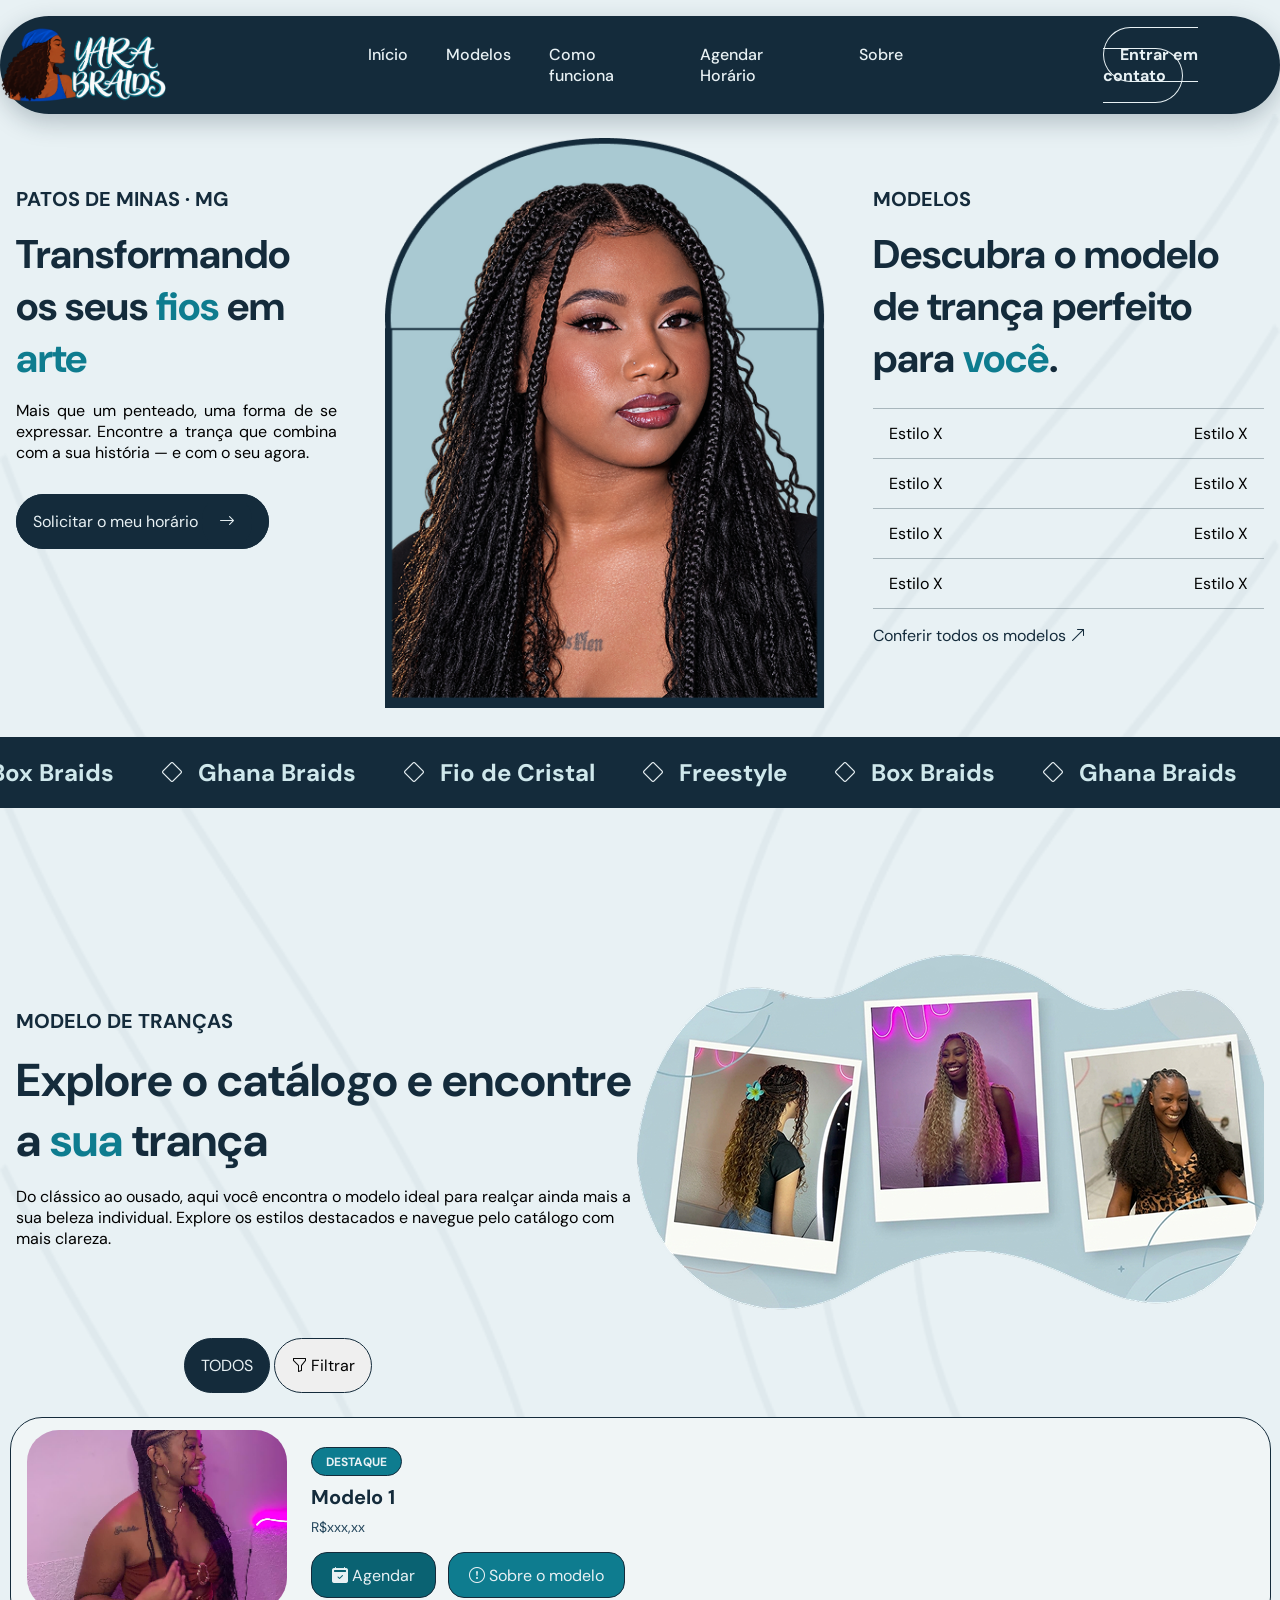
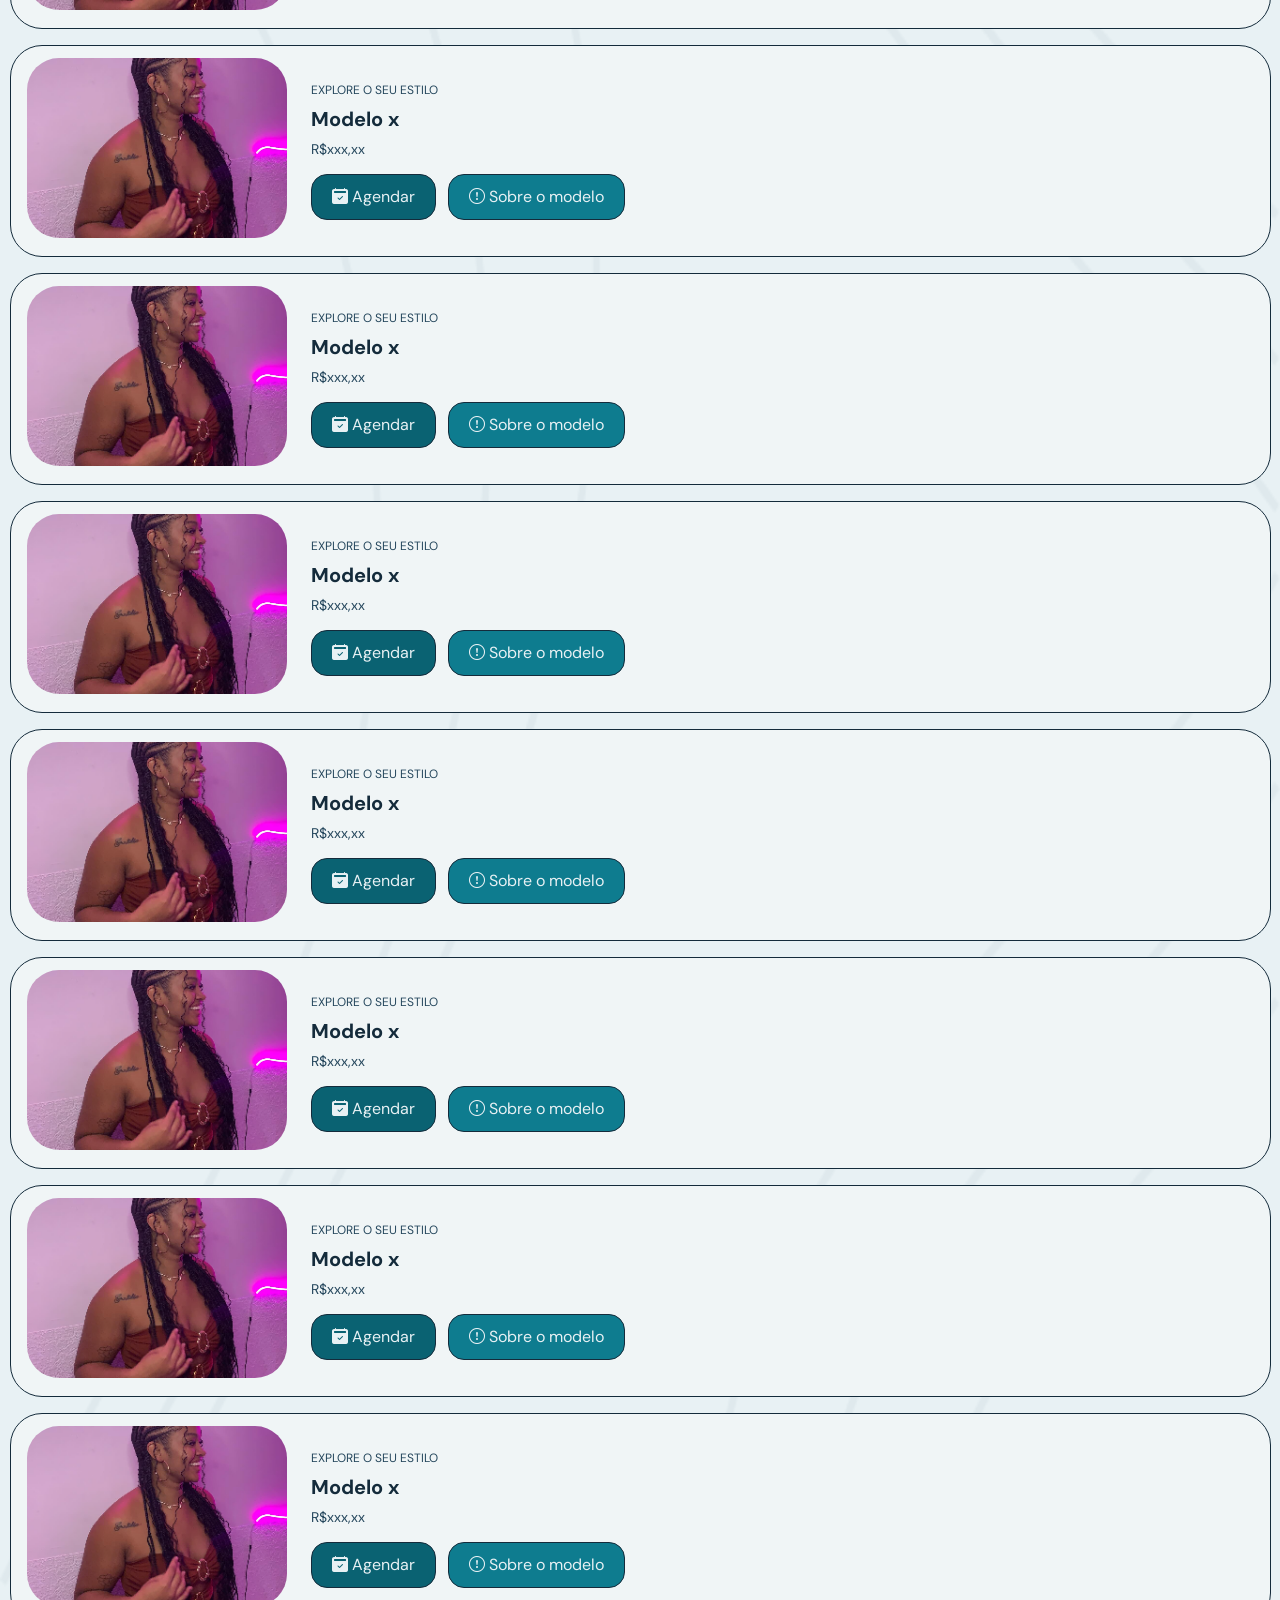
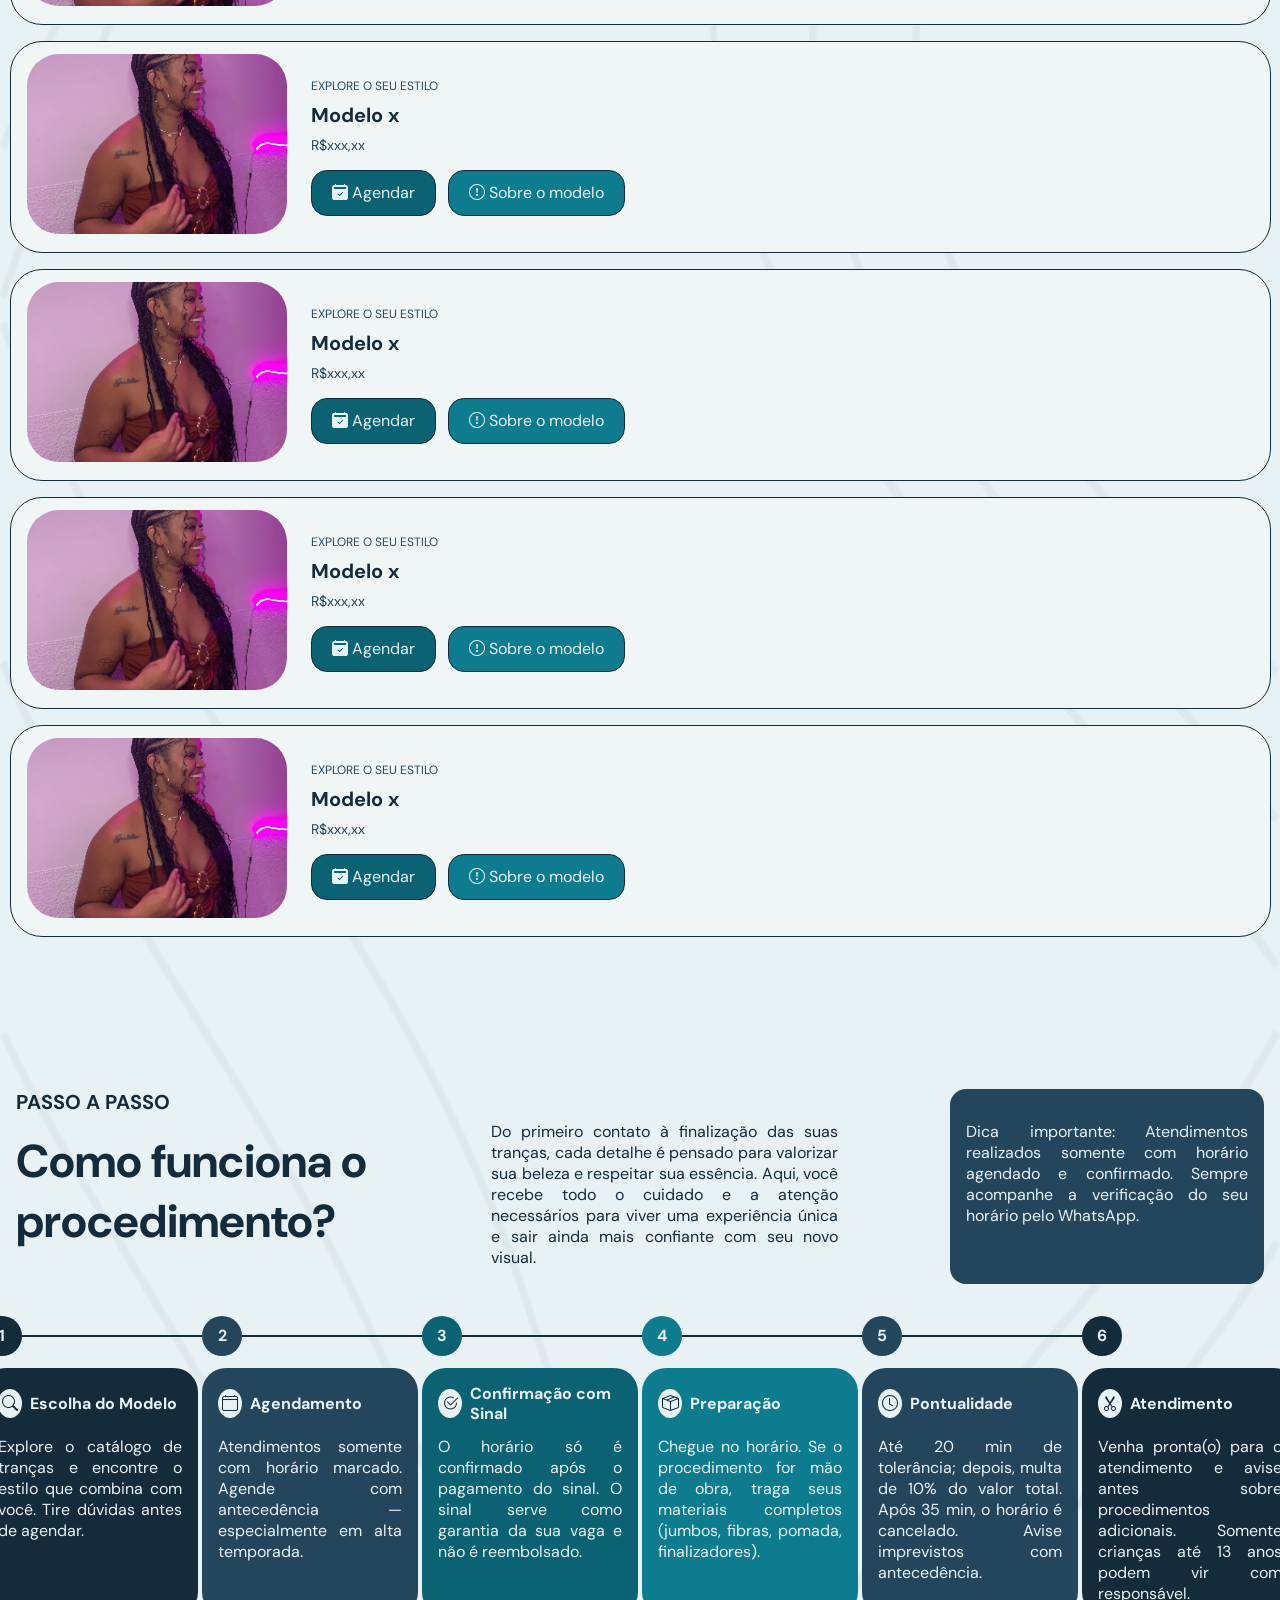
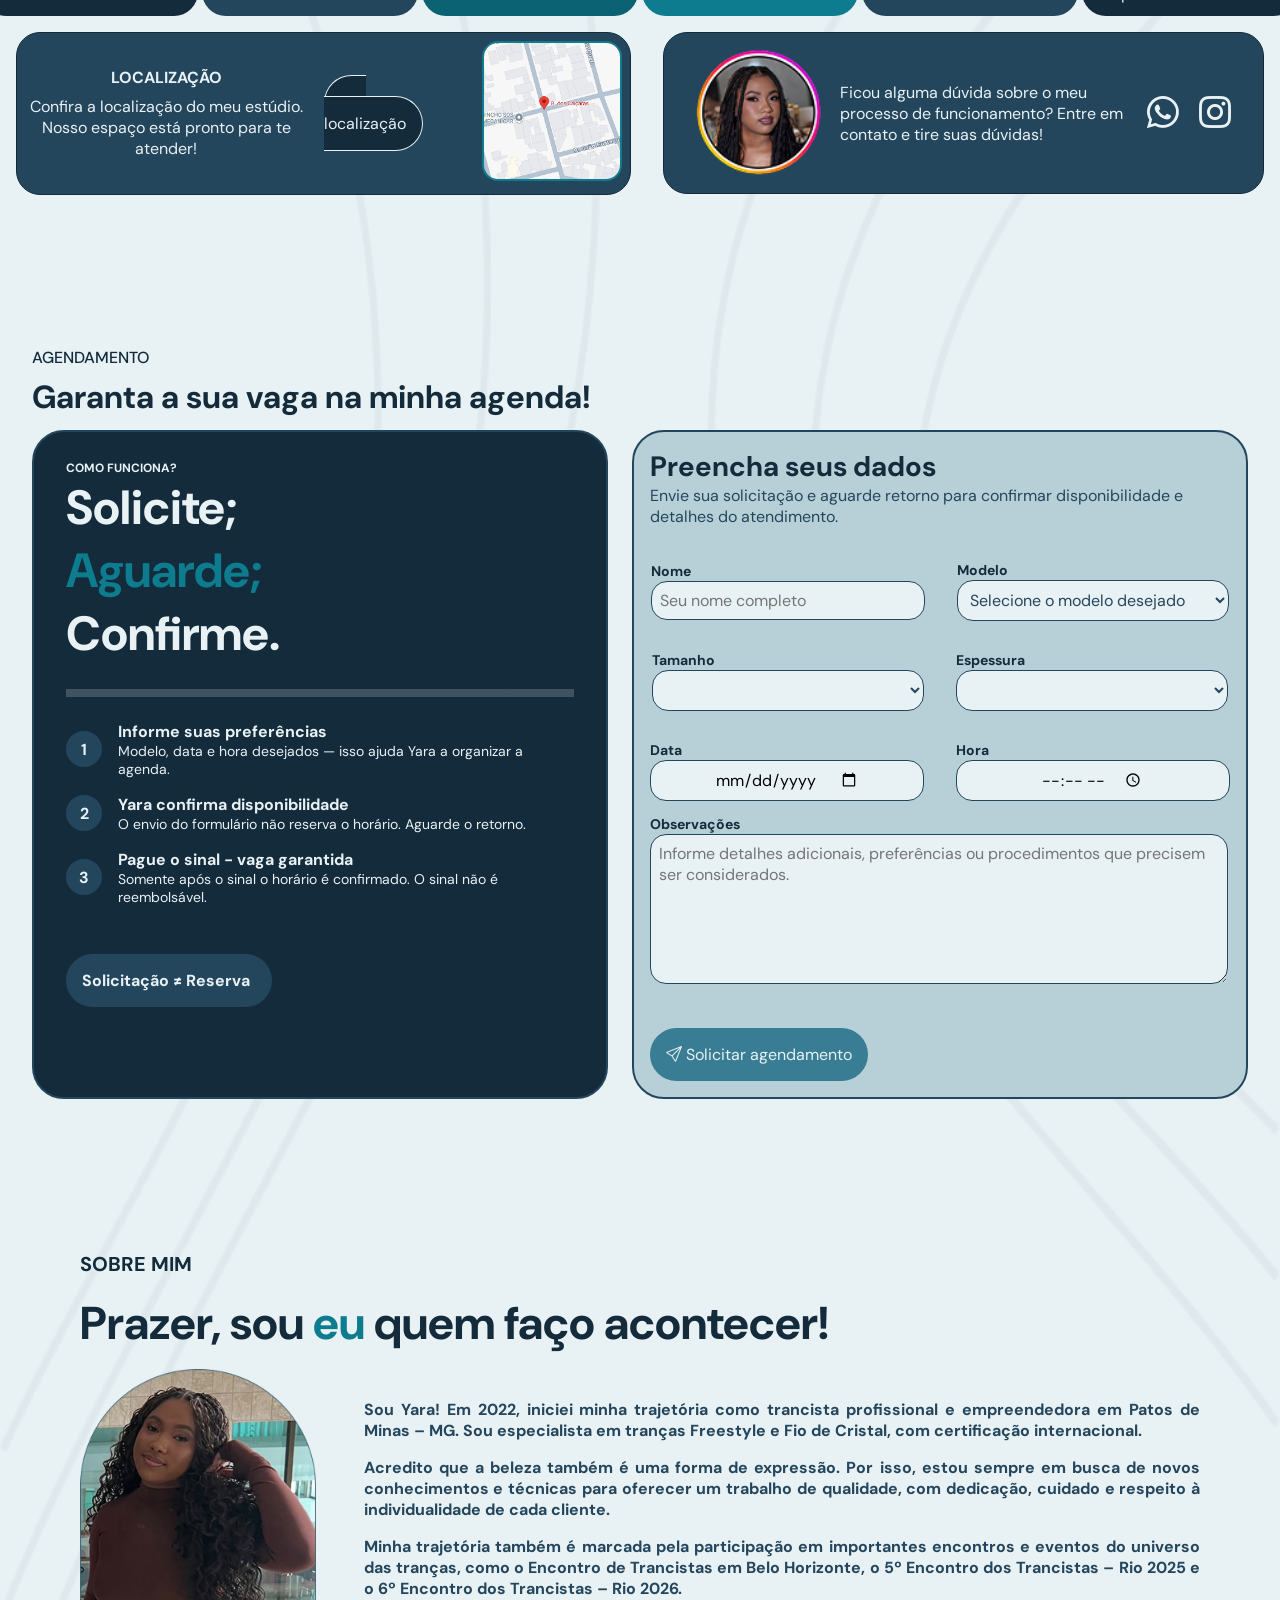
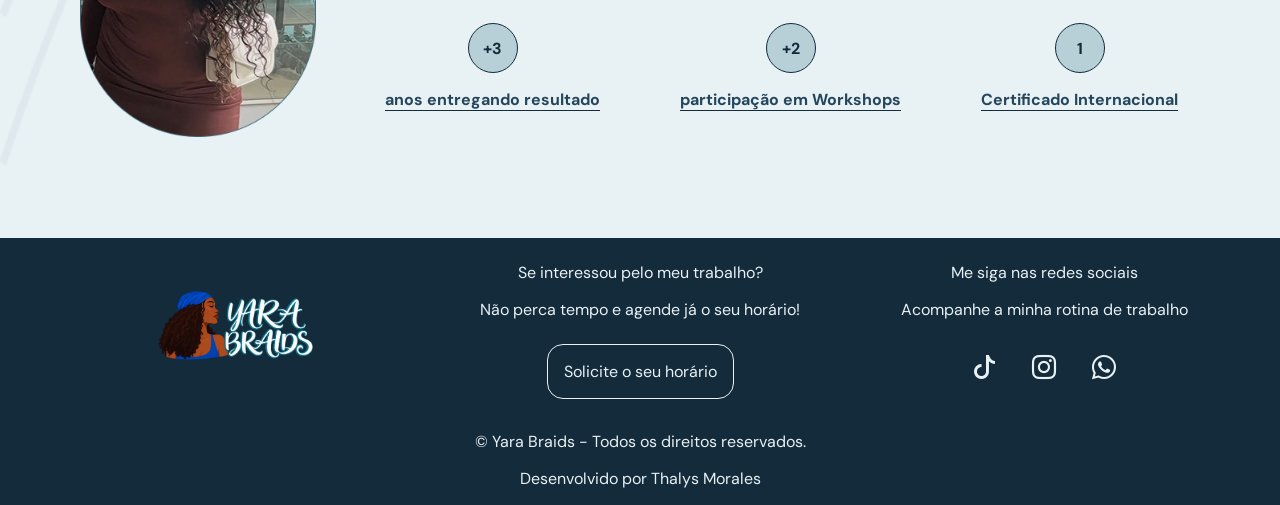
==== commit e512061e: "Ajustes de responsividade" ====
--- a/index.html
+++ b/index.html
@@ -2,8 +2,6 @@
 <html lang="pt-br">
 
 <head>
-
-    <head>
         <meta charset="UTF-8">
         <meta name="viewport" content="width=device-width, initial-scale=1.0">
         <title>Yara Braids | Tranças em Patos de Minas - MG</title>
@@ -47,11 +45,10 @@
         ]
     }
     </script>
-    <meta name="google-site-verification" content="nuPfWKXlL3ZmAf9H5Qh4m0ux5w1JQnoatLIqkFhQBTo" />    
+    <meta name="google-site-verification" content="nuPfWKXlL3ZmAf9H5Qh4m0ux5w1JQnoatLIqkFhQBTo" />  
     <link rel="stylesheet" href="https://cdn.jsdelivr.net/npm/bootstrap-icons@1.13.2/font/bootstrap-icons.min.css">
         <link rel="icon" type="image/png" href="img/yara-braids-favicon-512.png">
         <link rel="stylesheet" href="style.css">
-    </head>
 
 </head>
 
@@ -99,7 +96,7 @@
                 </div>
                 <div class="iniciofilho2">
                     <h6>MODELOS</h6>
-                    <h5>Descubra os nossos modelos</h5>
+                    <h5>Descubra o modelo de trança perfeito para <span class="destaque">você</span>.</h5>
                     <div class="listaModelos">
                         <div>
                             <p>Estilo X</p>
@@ -170,210 +167,195 @@
                                 <h4>DESTAQUE</h4>
                                 <h3>Modelo 1</h3>
                                 <p class="modeloPreco">R$xxx,xx</p>
-                                <div>
-                                    <a class="modeloAgendar" href="#agendarHorario"> <i
-                                            class="bi bi-calendar2-check-fill"></i> Agendar</a>
-                                    <a class="modeloSobre" href=""><i class="bi bi-exclamation-circle"></i> Sobre o
-                                        modelo</a>
-                                </div>
-
-                                <!-- Aparece em "Sobre o modelo" e também alimenta os selects do formulário -->
-                                <div class="modeloDetalhes" hidden>
-                                    <p>Descrição do modelo.</p>
-                                    <h4>Espessuras disponíveis</h4>
-                                    <ul class="listaEspessuras">
-                                        <li><strong>Fina</strong> – descrição da espessura fina.</li>
-                                        <li><strong>Média</strong> – descrição da espessura média.</li>
-                                    </ul>
-                                    <h4>Tamanhos</h4>
-                                    <ul class="listaTamanhos">
-                                        <li>Curto (ombros)</li>
-                                        <li>Médio (meio das costas)</li>
-                                        <li>Longo (cintura)</li>
-                                    </ul>
-                                </div>
-                            </div>
-                        </div>
-
-                        <div class="modelocardFilho">
-                            <div>
-                                <img src="img/modelox.png" alt="MODELO X">
-                            </div>
-                            <div>
-                                <span class="modeloEtiqueta">EXPLORE O SEU ESTILO</span>
-                                <h3>Modelo x</h3>
-                                <p>R$xxx,xx</p>
-                                <div>
-                                    <a class="modeloAgendar" href="#agendarHorario"> <i
-                                            class="bi bi-calendar2-check-fill"></i> Agendar</a>
-                                    <a class="modeloSobre" href=""><i class="bi bi-exclamation-circle"></i> Sobre o
-                                        modelo</a>
-                                </div>
-                            </div>
-                        </div>
-
-                        <div class="modelocardFilho">
-                            <div>
-                                <img src="img/modelox.png" alt="MODELO X">
-                            </div>
-                            <div>
-                                <span class="modeloEtiqueta">EXPLORE O SEU ESTILO</span>
-                                <h3>Modelo x</h3>
-                                <p>R$xxx,xx</p>
-                                <div>
-                                    <a class="modeloAgendar" href="#agendarHorario"> <i
-                                            class="bi bi-calendar2-check-fill"></i> Agendar</a>
-                                    <a class="modeloSobre" href=""><i class="bi bi-exclamation-circle"></i> Sobre o
-                                        modelo</a>
-                                </div>
-                            </div>
-                        </div>
-
-                        <div class="modelocardFilho">
-                            <div>
-                                <img src="img/modelox.png" alt="MODELO X">
-                            </div>
-                            <div>
-                                <span class="modeloEtiqueta">EXPLORE O SEU ESTILO</span>
-                                <h3>Modelo x</h3>
-                                <p>R$xxx,xx</p>
-                                <div>
-                                    <a class="modeloAgendar" href="#agendarHorario"> <i
-                                            class="bi bi-calendar2-check-fill"></i> Agendar</a>
-                                    <a class="modeloSobre" href=""><i class="bi bi-exclamation-circle"></i> Sobre o
-                                        modelo</a>
-                                </div>
-                            </div>
-                        </div>
-
-                        <div class="modelocardFilho">
-                            <div>
-                                <img src="img/modelox.png" alt="MODELO X">
-                            </div>
-                            <div>
-                                <span class="modeloEtiqueta">EXPLORE O SEU ESTILO</span>
-                                <h3>Modelo x</h3>
-                                <p>R$xxx,xx</p>
-                                <div>
-                                    <a class="modeloAgendar" href="#agendarHorario"> <i
-                                            class="bi bi-calendar2-check-fill"></i> Agendar</a>
-                                    <a class="modeloSobre" href=""><i class="bi bi-exclamation-circle"></i> Sobre o
-                                        modelo</a>
-                                </div>
-                            </div>
-                        </div>
-
-                        <div class="modelocardFilho">
-                            <div>
-                                <img src="img/modelox.png" alt="MODELO X">
-                            </div>
-                            <div>
-                                <span class="modeloEtiqueta">EXPLORE O SEU ESTILO</span>
-                                <h3>Modelo x</h3>
-                                <p>R$xxx,xx</p>
-                                <div>
-                                    <a class="modeloAgendar" href="#agendarHorario"> <i
-                                            class="bi bi-calendar2-check-fill"></i> Agendar</a>
-                                    <a class="modeloSobre" href=""><i class="bi bi-exclamation-circle"></i> Sobre o
-                                        modelo</a>
-                                </div>
-                            </div>
-                        </div>
-
-                        <div class="modelocardFilho">
-                            <div>
-                                <img src="img/modelox.png" alt="MODELO X">
-                            </div>
-                            <div>
-                                <span class="modeloEtiqueta">EXPLORE O SEU ESTILO</span>
-                                <h3>Modelo x</h3>
-                                <p>R$xxx,xx</p>
-                                <div>
-                                    <a class="modeloAgendar" href="#agendarHorario"> <i
-                                            class="bi bi-calendar2-check-fill"></i> Agendar</a>
-                                    <a class="modeloSobre" href=""><i class="bi bi-exclamation-circle"></i> Sobre o
-                                        modelo</a>
-                                </div>
-                            </div>
-                        </div>
-
-                        <div class="modelocardFilho">
-                            <div>
-                                <img src="img/modelox.png" alt="MODELO X">
-                            </div>
-                            <div>
-                                <span class="modeloEtiqueta">EXPLORE O SEU ESTILO</span>
-                                <h3>Modelo x</h3>
-                                <p>R$xxx,xx</p>
-                                <div>
-                                    <a class="modeloAgendar" href="#agendarHorario"> <i
-                                            class="bi bi-calendar2-check-fill"></i> Agendar</a>
-                                    <a class="modeloSobre" href=""><i class="bi bi-exclamation-circle"></i> Sobre o
-                                        modelo</a>
-                                </div>
-                            </div>
-                        </div>
-
-                        <div class="modelocardFilho">
-                            <div>
-                                <img src="img/modelox.png" alt="MODELO X">
-                            </div>
-                            <div>
-                                <span class="modeloEtiqueta">EXPLORE O SEU ESTILO</span>
-                                <h3>Modelo x</h3>
-                                <p>R$xxx,xx</p>
-                                <div>
-                                    <a class="modeloAgendar" href="#agendarHorario"> <i
-                                            class="bi bi-calendar2-check-fill"></i> Agendar</a>
-                                    <a class="modeloSobre" href=""><i class="bi bi-exclamation-circle"></i> Sobre o
-                                        modelo</a>
-                                </div>
-                            </div>
-                        </div>
-
-                        <div class="modelocardFilho">
-                            <div>
-                                <img src="img/modelox.png" alt="MODELO X">
-                            </div>
-                            <div>
-                                <span class="modeloEtiqueta">EXPLORE O SEU ESTILO</span>
-                                <h3>Modelo x</h3>
-                                <p>R$xxx,xx</p>
-                                <div>
-                                    <a class="modeloAgendar" href="#agendarHorario"> <i
-                                            class="bi bi-calendar2-check-fill"></i> Agendar</a>
-                                    <a class="modeloSobre" href=""><i class="bi bi-exclamation-circle"></i> Sobre o
-                                        modelo</a>
-                                </div>
-                            </div>
-                        </div>
-
-                        <div class="modelocardFilho">
-                            <div>
-                                <img src="img/modelox.png" alt="MODELO X">
-                            </div>
-                            <div>
-                                <span class="modeloEtiqueta">EXPLORE O SEU ESTILO</span>
-                                <h3>Modelo x</h3>
-                                <p>R$xxx,xx</p>
-                                <div>
-                                    <a class="modeloAgendar" href="#agendarHorario"> <i
-                                            class="bi bi-calendar2-check-fill"></i> Agendar</a>
-                                    <a class="modeloSobre" href=""><i class="bi bi-exclamation-circle"></i> Sobre o
-                                        modelo</a>
-                                </div>
-                            </div>
-                        </div>
-
-                        <div class="modelocardFilho">
-                            <div>
-                                <img src="img/modelox.png" alt="MODELO X">
-                            </div>
-                            <div>
-                                <span class="modeloEtiqueta">EXPLORE O SEU ESTILO</span>
-                                <h3>Modelo x</h3>
-                                <p>R$xxx,xx</p>
-                                <div>
+                                <div class="alinhamentoBotaoM">
+                                    <a class="modeloAgendar" href="#agendarHorario"> <i
+                                            class="bi bi-calendar2-check-fill"></i> Agendar</a>
+                                    <a class="modeloSobre" href=""><i class="bi bi-exclamation-circle"></i> Sobre o
+                                        modelo</a>
+                                </div>
+
+                            </div>
+                        </div>
+
+                        <div class="modelocardFilho">
+                            <div>
+                                <img src="img/modelox.png" alt="MODELO X">
+                            </div>
+                            <div>
+                                <span class="modeloEtiqueta">EXPLORE O SEU ESTILO</span>
+                                <h3>Modelo x</h3>
+                                <p>R$xxx,xx</p>
+                                <div class="alinhamentoBotaoM">
+                                    <a class="modeloAgendar" href="#agendarHorario"> <i
+                                            class="bi bi-calendar2-check-fill"></i> Agendar</a>
+                                    <a class="modeloSobre" href=""><i class="bi bi-exclamation-circle"></i> Sobre o
+                                        modelo</a>
+                                </div>
+                            </div>
+                        </div>
+
+                        <div class="modelocardFilho">
+                            <div>
+                                <img src="img/modelox.png" alt="MODELO X">
+                            </div>
+                            <div>
+                                <span class="modeloEtiqueta">EXPLORE O SEU ESTILO</span>
+                                <h3>Modelo x</h3>
+                                <p>R$xxx,xx</p>
+                                <div class="alinhamentoBotaoM">
+                                    <a class="modeloAgendar" href="#agendarHorario"> <i
+                                            class="bi bi-calendar2-check-fill"></i> Agendar</a>
+                                    <a class="modeloSobre" href=""><i class="bi bi-exclamation-circle"></i> Sobre o
+                                        modelo</a>
+                                </div>
+                            </div>
+                        </div>
+
+                        <div class="modelocardFilho">
+                            <div>
+                                <img src="img/modelox.png" alt="MODELO X">
+                            </div>
+                            <div>
+                                <span class="modeloEtiqueta">EXPLORE O SEU ESTILO</span>
+                                <h3>Modelo x</h3>
+                                <p>R$xxx,xx</p>
+                                <div class="alinhamentoBotaoM">
+                                    <a class="modeloAgendar" href="#agendarHorario"> <i
+                                            class="bi bi-calendar2-check-fill"></i> Agendar</a>
+                                    <a class="modeloSobre" href=""><i class="bi bi-exclamation-circle"></i> Sobre o
+                                        modelo</a>
+                                </div>
+                            </div>
+                        </div>
+
+                        <div class="modelocardFilho">
+                            <div>
+                                <img src="img/modelox.png" alt="MODELO X">
+                            </div>
+                            <div>
+                                <span class="modeloEtiqueta">EXPLORE O SEU ESTILO</span>
+                                <h3>Modelo x</h3>
+                                <p>R$xxx,xx</p>
+                                <div class="alinhamentoBotaoM">
+                                    <a class="modeloAgendar" href="#agendarHorario"> <i
+                                            class="bi bi-calendar2-check-fill"></i> Agendar</a>
+                                    <a class="modeloSobre" href=""><i class="bi bi-exclamation-circle"></i> Sobre o
+                                        modelo</a>
+                                </div>
+                            </div>
+                        </div>
+
+                        <div class="modelocardFilho">
+                            <div>
+                                <img src="img/modelox.png" alt="MODELO X">
+                            </div>
+                            <div>
+                                <span class="modeloEtiqueta">EXPLORE O SEU ESTILO</span>
+                                <h3>Modelo x</h3>
+                                <p>R$xxx,xx</p>
+                                <div class="alinhamentoBotaoM">
+                                    <a class="modeloAgendar" href="#agendarHorario"> <i
+                                            class="bi bi-calendar2-check-fill"></i> Agendar</a>
+                                    <a class="modeloSobre" href=""><i class="bi bi-exclamation-circle"></i> Sobre o
+                                        modelo</a>
+                                </div>
+                            </div>
+                        </div>
+
+                        <div class="modelocardFilho">
+                            <div>
+                                <img src="img/modelox.png" alt="MODELO X">
+                            </div>
+                            <div>
+                                <span class="modeloEtiqueta">EXPLORE O SEU ESTILO</span>
+                                <h3>Modelo x</h3>
+                                <p>R$xxx,xx</p>
+                                <div class="alinhamentoBotaoM">
+                                    <a class="modeloAgendar" href="#agendarHorario"> <i
+                                            class="bi bi-calendar2-check-fill"></i> Agendar</a>
+                                    <a class="modeloSobre" href=""><i class="bi bi-exclamation-circle"></i> Sobre o
+                                        modelo</a>
+                                </div>
+                            </div>
+                        </div>
+
+                        <div class="modelocardFilho">
+                            <div>
+                                <img src="img/modelox.png" alt="MODELO X">
+                            </div>
+                            <div>
+                                <span class="modeloEtiqueta">EXPLORE O SEU ESTILO</span>
+                                <h3>Modelo x</h3>
+                                <p>R$xxx,xx</p>
+                                <div class="alinhamentoBotaoM">
+                                    <a class="modeloAgendar" href="#agendarHorario"> <i
+                                            class="bi bi-calendar2-check-fill"></i> Agendar</a>
+                                    <a class="modeloSobre" href=""><i class="bi bi-exclamation-circle"></i> Sobre o
+                                        modelo</a>
+                                </div>
+                            </div>
+                        </div>
+
+                        <div class="modelocardFilho">
+                            <div>
+                                <img src="img/modelox.png" alt="MODELO X">
+                            </div>
+                            <div>
+                                <span class="modeloEtiqueta">EXPLORE O SEU ESTILO</span>
+                                <h3>Modelo x</h3>
+                                <p>R$xxx,xx</p>
+                                <div class="alinhamentoBotaoM">
+                                    <a class="modeloAgendar" href="#agendarHorario"> <i
+                                            class="bi bi-calendar2-check-fill"></i> Agendar</a>
+                                    <a class="modeloSobre" href=""><i class="bi bi-exclamation-circle"></i> Sobre o
+                                        modelo</a>
+                                </div>
+                            </div>
+                        </div>
+
+                        <div class="modelocardFilho">
+                            <div>
+                                <img src="img/modelox.png" alt="MODELO X">
+                            </div>
+                            <div>
+                                <span class="modeloEtiqueta">EXPLORE O SEU ESTILO</span>
+                                <h3>Modelo x</h3>
+                                <p>R$xxx,xx</p>
+                                <div class="alinhamentoBotaoM">
+                                    <a class="modeloAgendar" href="#agendarHorario"> <i
+                                            class="bi bi-calendar2-check-fill"></i> Agendar</a>
+                                    <a class="modeloSobre" href=""><i class="bi bi-exclamation-circle"></i> Sobre o
+                                        modelo</a>
+                                </div>
+                            </div>
+                        </div>
+
+                        <div class="modelocardFilho">
+                            <div>
+                                <img src="img/modelox.png" alt="MODELO X">
+                            </div>
+                            <div>
+                                <span class="modeloEtiqueta">EXPLORE O SEU ESTILO</span>
+                                <h3>Modelo x</h3>
+                                <p>R$xxx,xx</p>
+                                <div class="alinhamentoBotaoM">
+                                    <a class="modeloAgendar" href="#agendarHorario"> <i
+                                            class="bi bi-calendar2-check-fill"></i> Agendar</a>
+                                    <a class="modeloSobre" href=""><i class="bi bi-exclamation-circle"></i> Sobre o
+                                        modelo</a>
+                                </div>
+                            </div>
+                        </div>
+
+                        <div class="modelocardFilho">
+                            <div>
+                                <img src="img/modelox.png" alt="MODELO X">
+                            </div>
+                            <div>
+                                <span class="modeloEtiqueta">EXPLORE O SEU ESTILO</span>
+                                <h3>Modelo x</h3>
+                                <p>R$xxx,xx</p>
+                                <div class="alinhamentoBotaoM">
                                     <a class="modeloAgendar" href="#agendarHorario"> <i
                                             class="bi bi-calendar2-check-fill"></i> Agendar</a>
                                     <a class="modeloSobre" href=""><i class="bi bi-exclamation-circle"></i> Sobre o
--- a/style.css
+++ b/style.css
@@ -1,6 +1,6 @@
 * {
-    font-family: 'DM Sans', sans-serif; 
-    font-size: 16px; 
+    font-family: 'DM Sans', sans-serif;
+    font-size: 16px;
 }
 
 html {
@@ -9,7 +9,7 @@
 }
 
 body {
-    
+
     margin: 0;
     overflow-x: hidden;
     background-color: #E8F1F4;
@@ -106,9 +106,9 @@
 
 .inicioPai {
     display: flex;
-    justify-content: center;
-    align-items: center;
-    gap: 5rem;
+    justify-content:center;
+    align-items: flex-start;
+    gap: 3rem;
     padding-top: 0.5rem;
     padding-bottom: 0.5rem;
 }
@@ -138,12 +138,13 @@
     color: #142B3B;
     margin: 0;
     padding-bottom: 1rem;
+    padding-top: 3rem ;
 }
 
 .inicioPai h5 {
     color: #142B3B;
     font-weight: bold;
-    font-size: 2.875rem;
+    font-size: 2.5rem;
     margin: 0;
 }
 
@@ -163,7 +164,7 @@
 }
 
 .iniciofilho2 {
-    width: 24.1875rem;
+    width: 26.25rem;
 }
 
 .iniciofilho2 a {
@@ -346,8 +347,8 @@
     min-height: 13.25rem;
     border: 1px solid #142B3B;
     border-radius: 2rem;
-    padding: 0 1rem;              
-    box-sizing: border-box; 
+    padding: 0 1rem;
+    box-sizing: border-box;
 }
 
 .modelocardFilho img {
@@ -364,12 +365,12 @@
     border: 1px solid #142B3B;
     margin: 0;
     border-radius: 1rem;
-    box-sizing: border-box;      
-    width: auto;                  
-    height: auto;            
-    padding: 0.35rem 0.9rem;    
-    font-size: 0.75rem;            
-    font-weight: bold; 
+    box-sizing: border-box;
+    width: auto;
+    height: auto;
+    padding: 0.35rem 0.9rem;
+    font-size: 0.75rem;
+    font-weight: bold;
 }
 
 .modeloEtiqueta {
@@ -400,11 +401,11 @@
     text-decoration: none;
     height: 2.875rem;
     border-radius: 1rem;
-    display: inline-flex;       
-    align-items: center;          
-    box-sizing: border-box;     
-    padding: 0 1.25rem;       
-  
+    display: inline-flex;
+    align-items: center;
+    box-sizing: border-box;
+    padding: 0 1.25rem;
+
 }
 
 .modelocardFilho i {
@@ -425,11 +426,11 @@
     padding: 1rem;
 }
 
-.modelocardFilho > div:first-child {
+.modelocardFilho>div:first-child {
     flex-shrink: 0;
 }
 
-.modelocardFilho > div:last-child {
+.modelocardFilho>div:last-child {
     position: relative;
     flex: 1;
     display: flex;
@@ -439,7 +440,7 @@
 }
 
 
-.modelocardFilho > div:last-child > div {
+.modelocardFilho>div:last-child>div {
     display: flex;
     gap: 0.75rem;
     margin-top: 0.5rem;
@@ -447,8 +448,8 @@
 
 /*COMO FUNCIONA*/
 
-.comoFunciona{
-   display: flex;
+.comoFunciona {
+    display: flex;
     flex-direction: column;
     justify-content: center;
     margin-bottom: 8.5rem;
@@ -477,11 +478,11 @@
     margin: 0;
 }
 
-.cfFilho1{
+.cfFilho1 {
     width: 25.125rem;
 }
 
-.cfFilho2{
+.cfFilho2 {
     padding-top: 1rem;
     width: 24rem;
     text-align: justify;
@@ -489,7 +490,7 @@
     font-size: 1.125rem;
 }
 
-.cfFilho3{
+.cfFilho3 {
     width: 19.5rem;
     background-color: #24465C;
     color: #E8F1F4;
@@ -498,40 +499,40 @@
     border-radius: 1rem;
 }
 
-.alinhamentoIconeCF{
-    display: flex;
-    align-items: center;
-    justify-content: flex-start; 
-    align-items: center;
-    gap: 0.25rem;                 
-    min-height: 2.5rem;    
-}
-
-.alinhamentoIconeCF i{
+.alinhamentoIconeCF {
+    display: flex;
+    align-items: center;
+    justify-content: flex-start;
+    align-items: center;
+    gap: 0.25rem;
+    min-height: 2.5rem;
+}
+
+.alinhamentoIconeCF i {
     padding: 0.25rem;
     border-radius: 50%;
     margin-right: 0.25rem;
 }
 
-.alinhamentoIconeCF h4{
+.alinhamentoIconeCF h4 {
     margin: 0;
     line-height: 1.2;
 }
 
-.cardMaeCF p{
+.cardMaeCF p {
     margin: 0.75rem 0 0;
 }
 
-.cardMaeCF{
+.cardMaeCF {
     display: flex;
     justify-content: center;
     padding-top: 1rem;
-    --circulo-cf: 2.5rem;     
-    --gap-cf: 0.25rem;         
-    display: flex;
-    justify-content: center;
-    align-items: flex-start; 
-    gap: var(--gap-cf);        
+    --circulo-cf: 2.5rem;
+    --gap-cf: 0.25rem;
+    display: flex;
+    justify-content: center;
+    align-items: flex-start;
+    gap: var(--gap-cf);
     padding-top: 2rem;
 }
 
@@ -539,70 +540,71 @@
 .cardMae1e6,
 .cardMae2e5,
 .cardMae3,
-.cardMae4{
+.cardMae4 {
     position: relative;
 }
 
-.cardMaeCF h2{
+.cardMaeCF h2 {
     margin: 0 0 0.75rem;
 }
 
 
-.cardMaeCF h2::after{
+.cardMaeCF h2::after {
     content: "";
     position: absolute;
-    top: calc(var(--circulo-cf) / 2 - 1px);                
-    left: var(--circulo-cf);                                 
-    width: calc(100% - var(--circulo-cf) + var(--gap-cf));   
+    top: calc(var(--circulo-cf) / 2 - 1px);
+    left: var(--circulo-cf);
+    width: calc(100% - var(--circulo-cf) + var(--gap-cf));
     height: 2px;
     background-color: #142B3B;
 }
 
-.cardMaeCF > :last-child h2::after{
+.cardMaeCF> :last-child h2::after {
     display: none;
 }
-.cardMae1e6 h2{
+
+.cardMae1e6 h2 {
     display: flex;
     justify-content: center;
     align-items: center;
     background-color: #142B3B;
-    color:#E8F1F4;
+    color: #E8F1F4;
     padding: 1rem;
     border-radius: 50%;
     width: 0.5rem;
     height: 0.5rem;
 }
 
-.cardMae2e5 h2{
+.cardMae2e5 h2 {
     display: flex;
     justify-content: center;
     align-items: center;
     background-color: #24465C;
-    color:#E8F1F4;
+    color: #E8F1F4;
     padding: 1rem;
     border-radius: 50%;
     width: 0.5rem;
     height: 0.5rem;
 }
 
-.cardMae3 h2{
+.cardMae3 h2 {
     display: flex;
     justify-content: center;
     align-items: center;
     background-color: #0A6272;
-    color:#E8F1F4;
+    color: #E8F1F4;
     padding: 1rem;
     border-radius: 50%;
     width: 0.5rem;
     height: 0.5rem;
 }
 
-.cardMae4 h2{
+.cardMae4 h2 {
     display: flex;
     justify-content: center;
     align-items: center;
     background-color: #0E7C8F;
-    color:#E8F1F4;
+    color: #E8F1F4;
     padding: 1rem;
     border-radius: 50%;
     width: 0.5rem;
@@ -610,9 +612,9 @@
 }
 
 
-.cardfilho1e6{
-    color:#E8F1F4;
-    background-color:#142B3B;
+.cardfilho1e6 {
+    color: #E8F1F4;
+    background-color: #142B3B;
     padding: 1rem;
     border-radius: 1.5rem;
     width: 11.5rem;
@@ -622,45 +624,45 @@
 .cardfilho1e6 i,
 .cardfilho2e5 i,
 .cardfilho3 i,
-.cardfilho4 i{
+.cardfilho4 i {
     background-color: #E8F1F4;
     color: #142B3B;
 }
 
-.cardfilho2e5{
-    color:#E8F1F4;
-    background-color:#24465C;
+.cardfilho2e5 {
+    color: #E8F1F4;
+    background-color: #24465C;
     padding: 1rem;
     border-radius: 1.5rem;
     width: 11.5rem;
     height: 13.5rem;
 }
 
-.cardfilho3{
-    color:#E8F1F4;
-    background-color:#0A6272;
-    padding: 1rem;
-    border-radius: 1.5rem;
-     width: 11.5rem;
-    height: 13.5rem;
-}
-
-.cardfilho4{
-    color:#E8F1F4;
-    background-color:#0E7C8F;
+.cardfilho3 {
+    color: #E8F1F4;
+    background-color: #0A6272;
     padding: 1rem;
     border-radius: 1.5rem;
     width: 11.5rem;
     height: 13.5rem;
 }
 
+.cardfilho4 {
+    color: #E8F1F4;
+    background-color: #0E7C8F;
+    padding: 1rem;
+    border-radius: 1.5rem;
+    width: 11.5rem;
+    height: 13.5rem;
+}
+
 .cardMaeCF p {
-    margin: 0.75rem 0 0;   
-    text-align: justify;   
-    hyphens: auto;        
-}
-
-.cardInformativoCF{
+    margin: 0.75rem 0 0;
+    text-align: justify;
+    hyphens: auto;
+}
+
+.cardInformativoCF {
     display: flex;
     justify-content: center;
     align-items: center;
@@ -668,7 +670,7 @@
     padding-top: 1rem;
 }
 
-.localizacaoCF{
+.localizacaoCF {
     display: flex;
     justify-content: center;
     align-items: center;
@@ -681,7 +683,7 @@
     gap: 1rem;
 }
 
-.localizacaoAlinhamento{
+.localizacaoAlinhamento {
     display: flex;
     flex-direction: column;
     justify-content: center;
@@ -689,17 +691,17 @@
     width: 18rem;
 }
 
-.localizacaoAlinhamento h5{
+.localizacaoAlinhamento h5 {
     margin: 0;
     padding-bottom: 0.5rem;
 }
 
-.localizacaoAlinhamento p{
+.localizacaoAlinhamento p {
     text-align: center;
     margin: 0;
 }
 
-.localizacaoCF a{
+.localizacaoCF a {
     text-decoration: none;
     border: 1px solid #E8F1F4;
     border-radius: 3rem;
@@ -708,7 +710,7 @@
     background-color: #142B3B;
 }
 
-.localizacaoCF img{
+.localizacaoCF img {
     width: 8.5rem;
     height: 8.5rem;
     object-fit: cover;
@@ -716,11 +718,11 @@
     border-radius: 1rem;
 }
 
-.contatoCF{
-    display: flex;
-    justify-content: center;
-    align-items: center;
-    background-color:#24465C;
+.contatoCF {
+    display: flex;
+    justify-content: center;
+    align-items: center;
+    background-color: #24465C;
     border: 1px solid #142B3B;
     color: #E8F1F4;
     border-radius: 1.5rem;
@@ -730,27 +732,27 @@
     gap: 0.5rem;
 }
 
-.contatoCF img{
+.contatoCF img {
     width: 9rem;
     height: 8rem;
     object-fit: cover;
 }
 
-.contatoCF p{
+.contatoCF p {
     width: 18.1875rem;
 }
 
-.contatoCF a{
+.contatoCF a {
     text-decoration: none;
     color: #E8F1F4;
 }
 
-.contatoCF i{
+.contatoCF i {
     font-size: 2rem;
     padding: 0.5rem;
 }
 
-.contatoAlinhamentoIcone{
+.contatoAlinhamentoIcone {
     display: flex;
     justify-content: center;
     align-items: center;
@@ -759,12 +761,12 @@
 
 /*AGENDAR HORÁRIO*/
 
-.agendarHorario{
-   display: flex;
+.agendarHorario {
+    display: flex;
     flex-direction: column;
     justify-content: center;
-     width: min(76rem, calc(100% - 2rem));   
-    margin: 0 auto 8.5rem;  
+    width: min(76rem, calc(100% - 2rem));
+    margin: 0 auto 8.5rem;
 }
 
 
@@ -781,7 +783,7 @@
     color: #142B3B;
     margin: 0;
     padding-bottom: 0.5rem;
-  font-weight: 500;
+    font-weight: 500;
 }
 
 .aHPai h5 {
@@ -791,42 +793,42 @@
     margin: 0;
 }
 
-.cardAH{
+.cardAH {
     display: flex;
     justify-content: center;
     padding-top: 1rem;
-     align-items: stretch;                    
-    gap: 1.5rem;                             
-    padding-top: 0.75rem; 
-}
-
-.comofuncionaCard{
-    width: 35.5625rem ;
+    align-items: stretch;
+    gap: 1.5rem;
+    padding-top: 0.75rem;
+}
+
+.comofuncionaCard {
+    width: 35.5625rem;
     padding: 2rem;
     border-radius: 2rem;
     border: 2px solid #24465C;
     background-color: #142B3B;
-    display: flex;                     
-    flex-direction: column;              
-                      
-    height: auto;                             
-    padding: 1.75rem 2rem;       
-}
-
-.comofuncionaCard h6{
+    display: flex;
+    flex-direction: column;
+
+    height: auto;
+    padding: 1.75rem 2rem;
+}
+
+.comofuncionaCard h6 {
     font-size: 0.75rem;
     margin: 0;
     color: #E8F1F4;
 }
 
-.comofuncionaCard h5{
+.comofuncionaCard h5 {
     font-size: 3rem;
     font-weight: bold;
     color: #E8F1F4;
     margin: 0;
 }
 
-.especialh5{
+.especialh5 {
     color: #0E7C8F !important;
     margin: 0;
 }
@@ -834,10 +836,10 @@
 .tracoAH {
     height: 0.5rem;
     margin: 1.5rem 0 0.5rem;
-    background: linear-gradient( rgb(232 241 244 / 20%) 4rem 100%);
-}
-
-.alinhamentoPaiaH{
+    background: linear-gradient(rgb(232 241 244 / 20%) 4rem 100%);
+}
+
+.alinhamentoPaiaH {
     display: flex;
     flex-direction: column;
     justify-content: center;
@@ -846,19 +848,19 @@
     padding-top: 1rem;
 }
 
-.alinhamentoIconeaH{
+.alinhamentoIconeaH {
     display: flex;
     justify-content: center;
     align-items: center;
     gap: 1rem;
 }
 
-.alinhamentoIconeaH h2{
-    display: flex;
-    justify-content: center;
-    align-items: center;
-    margin: 0;
-    background-color: #24465C ;
+.alinhamentoIconeaH h2 {
+    display: flex;
+    justify-content: center;
+    align-items: center;
+    margin: 0;
+    background-color: #24465C;
     color: #E8F1F4;
     border-radius: 50%;
     padding: 1rem;
@@ -867,19 +869,19 @@
     height: 0.25rem;
 }
 
-.alinhamentoIconeaH h4{
+.alinhamentoIconeaH h4 {
     margin: 0;
     font-weight: bold;
     color: #E8F1F4;
 }
 
-.alinhamentoIconeaH p{
+.alinhamentoIconeaH p {
     margin: 0;
     color: #E8F1F4;
     font-size: 0.875rem;
 }
 
-.botaoaH{
+.botaoaH {
     background-color: #24465C;
     color: #E8F1F4;
     font-weight: bold;
@@ -887,14 +889,14 @@
     border-radius: 2rem;
     width: 10.875rem;
     margin-top: 3rem;
-    
-}
-
-.preenchaCard{
+
+}
+
+.preenchaCard {
     display: flex;
     flex-direction: column;
-    justify-content: flex-start;      
-    align-items: stretch;    
+    justify-content: flex-start;
+    align-items: stretch;
     width: 37.4375rem;
     height: auto;
     padding: 1rem;
@@ -903,27 +905,27 @@
     background-color: #B7D0D8;
 }
 
-.preenchaCard h3{
+.preenchaCard h3 {
     font-weight: bold;
     color: #142B3B;
     font-size: 1.75rem;
-      margin: 0;
-}
-
-.preenchaCard p{
+    margin: 0;
+}
+
+.preenchaCard p {
     color: #24465C;
     width: 33.4375rem;
     margin: 0;
 }
 
-.preenchaCard form{                       
+.preenchaCard form {
     display: flex;
     flex-direction: column;
     gap: 0.75rem;
     margin-top: 1rem;
 }
 
-.alinhamentoaHForm{
+.alinhamentoaHForm {
     display: flex;
     justify-content: center;
     align-items: center;
@@ -931,53 +933,53 @@
     padding-top: 1rem;
 }
 
-.preenchaCard label{
+.preenchaCard label {
     color: #142B3B;
     font-size: 0.875rem;
     font-weight: bold;
 }
 
-.preenchaCard input{
+.preenchaCard input {
     display: flex;
     justify-content: center;
     padding-left: 0.5rem;
     border: 1px solid #24465C;
-    color: rgb(36, 70, 92,) ;
-    background-color: #E8F1F4 ;
+    color: rgb(36, 70, 92, );
+    background-color: #E8F1F4;
     border-radius: 1rem;
     padding: 0.5rem;
     width: 16rem;
 }
 
-.preenchaCard select{
+.preenchaCard select {
     display: flex;
     justify-content: center;
     padding-left: 0.5rem;
     border: 1px solid #24465C;
-    color: rgb(36, 70, 92) ;
-    background-color: #E8F1F4 ;
+    color: rgb(36, 70, 92);
+    background-color: #E8F1F4;
     border-radius: 1rem;
-      padding: 0.5rem;
-      width: 17rem;
-}
-
-
-.preenchaCard textarea{
+    padding: 0.5rem;
+    width: 17rem;
+}
+
+
+.preenchaCard textarea {
     display: flex;
     justify-content: center;
     padding-left: 0.5rem;
     border: 1px solid #24465C;
-    color: rgb(36, 70, 92) ;
-    background-color: #E8F1F4 ;
-    width:35rem;
+    color: rgb(36, 70, 92);
+    background-color: #E8F1F4;
+    width: 35rem;
     height: 8.25rem;
     border-radius: 1rem;
     padding: 0.5rem;
 }
 
-.botaoPreechaaH{
-     margin-top: 2rem;
-     align-items: end;
+.botaoPreechaaH {
+    margin-top: 2rem;
+    align-items: end;
 }
 
 .botaoPreechaaH button {
@@ -1024,7 +1026,7 @@
     margin: 0;
 }
 
-.sobreMimdisposicao{
+.sobreMimdisposicao {
     display: flex;
     justify-content: center;
     align-items: center;
@@ -1032,11 +1034,11 @@
     padding-top: 1rem;
 }
 
-.sobreMimdisposicao img{
-    height:23rem ;
-}
-
-.tamanhoPSM{
+.sobreMimdisposicao img {
+    height: 23rem;
+}
+
+.tamanhoPSM {
     width: 54.6875rem;
 }
 
@@ -1046,7 +1048,7 @@
     font-weight: bold;
 }
 
-.infoSM{
+.infoSM {
     display: flex;
     justify-content: center;
     align-items: center;
@@ -1054,14 +1056,14 @@
     padding-top: 0.5rem;
 }
 
-.infoSMfilho{
-      display: flex;
-      flex-direction: column;
-    justify-content: center;
-    align-items: center;
-}
-
-.infoSMfilho h4{
+.infoSMfilho {
+    display: flex;
+    flex-direction: column;
+    justify-content: center;
+    align-items: center;
+}
+
+.infoSMfilho h4 {
     display: flex;
     justify-content: center;
     align-items: center;
@@ -1076,69 +1078,69 @@
     margin: 0;
 }
 
-.infoSMfilho p{
+.infoSMfilho p {
     border-bottom: 1px solid #142B3B;
 }
 
 
 /*FOOTER*/
 
-.rodape{
-   margin-top: 4.5rem;
-   padding-top: 1rem;
-   padding-bottom: 1rem;
+.rodape {
+    margin-top: 4.5rem;
+    padding-top: 1rem;
+    padding-bottom: 1rem;
     display: flex;
     flex-direction: column;
     justify-content: center;
     align-items: center;
-    background-color:#142B3B ;
-    color:#E8F1F4;
-}
-
-.rodape img{
+    background-color: #142B3B;
+    color: #E8F1F4;
+}
+
+.rodape img {
     width: 9.8125rem;
     height: 4.9375rem;
     object-fit: cover;
 }
 
-.rodape a{
+.rodape a {
     text-decoration: none;
     color: #E8F1F4;
     text-align: center;
 }
 
-.rodape i{
+.rodape i {
     font-size: 1.5rem;
     padding: 1rem;
 }
 
-.rodapeFilho{
-      display: grid;                        
-    grid-template-columns: 1fr auto 1fr;    
-    align-items: start;               
-    gap: 2rem;                            
-    width: min(76rem, calc(100% - 2rem));  
-    padding: 0 0 1rem;    
-}
-
-.rodapeFilho > div:first-child{             
+.rodapeFilho {
+    display: grid;
+    grid-template-columns: 1fr auto 1fr;
+    align-items: start;
+    gap: 2rem;
+    width: min(76rem, calc(100% - 2rem));
+    padding: 0 0 1rem;
+}
+
+.rodapeFilho>div:first-child {
     align-self: center;
     justify-self: center;
 }
 
-.rodapefilhoMeio{
+.rodapefilhoMeio {
     display: flex;
     flex-direction: column;
     justify-content: center;
     align-items: center;
 }
 
-.rodapefilhoMeio p{
+.rodapefilhoMeio p {
     margin: 0;
     padding: 0.5rem;
 }
 
-.rodapefilhoMeio a{
+.rodapefilhoMeio a {
     text-decoration: none;
     border: 1px solid #E8F1F4;
     padding: 1rem;
@@ -1147,7 +1149,7 @@
     margin-top: 1rem;
 }
 
-.rodapefilhoFim{
+.rodapefilhoFim {
     display: flex;
     flex-direction: column;
     justify-content: center;
@@ -1160,17 +1162,17 @@
     text-align: center;
 }
 
-.alinhamentoIconeFooter{
+.alinhamentoIconeFooter {
     margin-top: 1.5rem;
 }
 
-.rodapefilhoFim{                        
+.rodapefilhoFim {
     justify-self: center;
 }
 
 /*MODAL*/
 
-.modal{
+.modal {
     width: min(46rem, calc(100% - 2rem));
     max-height: calc(100vh - 2rem);
     padding: 0;
@@ -1180,18 +1182,23 @@
     color: #142B3B;
 }
 
-.modal::backdrop{ background: rgb(20 43 59 / 60%); }
-
-.modalConteudo{
+.modal::backdrop {
+    background: rgb(20 43 59 / 60%);
+}
+
+.modalConteudo {
     position: relative;
     display: flex;
     gap: 1.5rem;
     padding: 1.75rem 2rem;
 }
 
-.modalConteudo--coluna{ flex-direction: column; gap: 0.5rem; }
-
-.modal img{
+.modalConteudo--coluna {
+    flex-direction: column;
+    gap: 0.5rem;
+}
+
+.modal img {
     width: 14rem;
     height: 18rem;
     object-fit: cover;
@@ -1199,20 +1206,34 @@
     flex-shrink: 0;
 }
 
-.modalTexto{ flex: 1; }
-
-.modal h3{ margin: 0 0 0.5rem; font-size: 1.5rem; }
-.modal h4{ margin: 1rem 0 0.25rem; font-size: 1rem; color: #24465C; }
-.modal p{ margin: 0; color: #24465C; }
-
-.modalLista{
+.modalTexto {
+    flex: 1;
+}
+
+.modal h3 {
+    margin: 0 0 0.5rem;
+    font-size: 1.5rem;
+}
+
+.modal h4 {
+    margin: 1rem 0 0.25rem;
+    font-size: 1rem;
+    color: #24465C;
+}
+
+.modal p {
+    margin: 0;
+    color: #24465C;
+}
+
+.modalLista {
     margin: 0;
     padding-left: 1.25rem;
     color: #24465C;
     font-size: 0.875rem;
 }
 
-.modalFechar{
+.modalFechar {
     position: absolute;
     top: 0.75rem;
     right: 0.75rem;
@@ -1222,19 +1243,27 @@
     cursor: pointer;
 }
 
-.modalFechar i{ font-size: 1.25rem; }
-
-.confLista{
+.modalFechar i {
+    font-size: 1.25rem;
+}
+
+.confLista {
     display: grid;
     grid-template-columns: max-content 1fr;
     gap: 0.5rem 1.25rem;
     margin: 1rem 0 0;
 }
 
-.confLista dt{ font-weight: bold; }
-.confLista dd{ margin: 0; overflow-wrap: anywhere; }
-
-.modalBotoes{
+.confLista dt {
+    font-weight: bold;
+}
+
+.confLista dd {
+    margin: 0;
+    overflow-wrap: anywhere;
+}
+
+.modalBotoes {
     display: flex;
     justify-content: flex-end;
     gap: 0.75rem;
@@ -1242,7 +1271,7 @@
 }
 
 .modalBotoes a,
-.modalBotoes button{
+.modalBotoes button {
     display: inline-flex;
     align-items: center;
     gap: 0.5rem;
@@ -1253,10 +1282,19 @@
     cursor: pointer;
 }
 
-.botaoSecundario{ background: transparent; color: #142B3B; border: 1.5px solid #142B3B; }
-.botaoPrincipal{ background-color: #0A6272; color: #E8F1F4; border: 1.5px solid #0A6272; }
-
-.modal ul{
+.botaoSecundario {
+    background: transparent;
+    color: #142B3B;
+    border: 1.5px solid #142B3B;
+}
+
+.botaoPrincipal {
+    background-color: #0A6272;
+    color: #E8F1F4;
+    border: 1.5px solid #0A6272;
+}
+
+.modal ul {
     margin: 0;
     padding-left: 1.25rem;
     color: #24465C;
@@ -1371,4 +1409,1027 @@
         display: block;
         text-align: center;
     }
+
+
+    .inicioPai {
+        flex-direction: column;
+        justify-content: center !important;
+        align-items: center !important;
+        gap: 4rem;
+    }
+
+    .inicioPai img {
+        width: 20rem;
+        height: 26rem;
+    }
+
+    .inicioPai h6 {
+        font-size: 1.125rem;
+        padding-bottom: 1rem;
+        padding-top: 0.5rem;
+    }
+
+    .iniciofilho1 {
+        width: 19.625rem;
+        justify-content: center !important;
+        align-items: center !important;
+    }
+
+    .iniciofilho1 p {
+        text-align: justify;
+        width: 19.625rem;
+        padding-bottom: 2rem;
+    }
+
+    .iniciofilho2 {
+        width: 23rem;
+    }
+
+
+    .faixaModelos {
+        margin-top: 2rem;
+        background-color: #142B3B;
+        overflow: hidden;
+        margin: 1rem -5%;
+        padding: 1.25rem 0;
+        margin-bottom: 1rem;
+    }
+
+    .faixaTrilha {
+        animation: rolarFaixa 20s linear infinite;
+    }
+
+
+    /*MODELOS*/
+
+    .modeloPai {
+        flex-direction: column;
+        margin-bottom: 3rem;
+        margin-top: 3rem;
+    }
+
+    .modeloPai h6 {
+        font-size: 1.25rem;
+        padding-bottom: 1rem;
+    }
+
+    .modeloPai h5 {
+        font-size: 2rem;
+        width: 22.375rem;
+      
+    }
+
+    .modeloMae1 {
+        flex-direction: column;
+    }
+
+    .modeloMae1 img {
+        width: 21.0625rem;
+        height: 12.3125rem;
+    }
+
+    .modeloFilho1 {
+        width: 21.875rem;
+    }
+
+    .modelosTrancas {
+        flex-direction: column;
+        padding-top: 0.5rem;
+    }
+
+    .modeloFiltro {
+        align-self: flex-start !important;
+        padding-left: 0.5rem;
+        padding-top: 1rem;
+
+    }
+
+    .modeloFiltro button {
+        padding: 0.5rem;
+        border-radius: 1rem;
+        width: auto;
+        height: auto;
+    }
+
+    .filtroLista{
+        margin-top: 0.5rem;
+    }
+
+    .modeloCardmae {
+        display: flex;
+        flex-direction: column;
+        justify-content: center;
+        align-items: center;
+        padding-top: 1rem;
+        gap: 1rem;
+    }
+
+    .modelocardFilho {
+        gap: 1rem;
+        width: 22.25rem;
+       height: auto;
+        border-radius: 2rem;
+        padding: 1rem;
+    }
+
+    .modelocardFilho img {
+        width: 9rem;
+        height: 13rem;
+    }
+
+    .modelocardFilho h4 {
+        border-radius: 1rem;
+        width: auto;
+        height: auto;
+        padding: 0.35rem 0.9rem;
+        font-size: 0.75rem;
+        font-weight: bold;
+    }
+
+    .modeloEtiqueta {
+        color: #24465C;
+        font-size: 0.75rem;
+    }
+
+    .modeloEtiqueta--topo {
+        position: absolute;
+        top: 0;
+        right: 1rem;
+    }
+
+    .modelocardFilho h3 {
+        color: #142B3B;
+        font-weight: bold;
+        font-size: 1.25rem;
+        margin: 0;
+    }
+
+    .modelocardFilho p {
+        font-size: 0.875rem;
+        color: #24465C;
+        margin: 0;
+    }
+
+    .modelocardFilho a {
+        text-decoration: none;
+        height: 2.875rem;
+        display: inline-flex;
+        align-items: center;
+        justify-content: center;
+        box-sizing: border-box;
+        padding: 0.5rem;
+        font-size: 0.9rem;
+
+    }
+
+    .modelocardFilho i {
+        padding-right: 0.25rem;
+    }
+
+    .alinhamentoBotaoM{
+        display: flex;
+        flex-direction: column;
+        justify-content: center;
+        align-items: center;
+    }
+
+    .modeloAgendar {
+        padding: 1rem;
+        width: 10rem;
+    }
+
+    .modeloSobre {
+        padding: 0.5rem;
+        width: 10rem;
+    }
+
+    .modelocardFilho>div:first-child {
+        flex-shrink: 0;
+    }
+
+    .modelocardFilho>div:last-child {
+        position: relative;
+        flex: 1;
+        display: flex;
+        flex-direction: column;
+        align-items: flex-start;
+        gap: 0.5rem;
+    }
+
+
+    .modelocardFilho>div:last-child>div {
+        display: flex;
+        gap: 0.75rem;
+        margin-top: 0.5rem;
+    }
+
+    /*COMO FUNCIONA*/
+
+    .comoFunciona {
+        display: flex;
+        flex-direction: column;
+        justify-content: center;
+        margin-bottom: 8.5rem;
+    }
+
+
+    .cfPai {
+        display: flex;
+        flex-direction: column;
+        justify-content: center;
+        gap: 0.5rem;
+        padding-top: 1rem;
+    }
+
+    .cfPai h5 {
+        font-size: 2rem;
+        margin: 0;
+    }
+
+    .cfFilho1 {
+        width: 21.375rem;
+    }
+
+    .cfFilho2 {
+        padding-top: 1rem;
+        width: 21.375rem;
+        text-align: justify;
+        color: #142B3B;
+        font-size: 1.25rem;
+    }
+
+    .cfFilho3 {
+        width: 18rem;
+        background-color: #24465C;
+        color: #E8F1F4;
+        text-align: justify;
+        padding: 1rem;
+        border-radius: 1rem;
+    }
+
+    .alinhamentoIconeCF {
+        display: flex;
+        align-items: center;
+        justify-content: flex-start;
+        align-items: center;
+        gap: 0.25rem;
+        min-height: 2.5rem;
+    }
+
+    .alinhamentoIconeCF i {
+        padding: 0.25rem;
+        border-radius: 50%;
+        margin-right: 0.25rem;
+    }
+
+    .alinhamentoIconeCF h4 {
+        margin: 0;
+        line-height: 1.2;
+    }
+
+    .cardMaeCF p {
+        margin: 0.75rem 0 0;
+    }
+
+    .cardMaeCF {
+        display: grid !important;
+    grid-template-columns: repeat(2, 1fr);
+        padding-top: 1rem;
+        --circulo-cf: 2.5rem;
+        --gap-cf: 0.25rem;
+        display: flex;
+        justify-content: center;
+        align-items: flex-start;
+        gap: var(--gap-cf);
+        padding-top: 2rem;
+    }
+
+
+    .cardMae1e6,
+    .cardMae2e5,
+    .cardMae3,
+    .cardMae4 {
+        position: relative;
+    }
+
+    .cardMaeCF h2 {
+        margin: 0 0 0.75rem;
+    }
+
+
+    .cardMaeCF h2::after {
+        content: "";
+        position: absolute;
+        top: calc(var(--circulo-cf) / 2 - 1px);
+        left: var(--circulo-cf);
+        width: calc(100% - var(--circulo-cf) + var(--gap-cf));
+        height: 0;
+        background-color: #142B3B;
+    }
+
+    .cardMaeCF> :last-child h2::after {
+        display: none;
+    }
+
+    .cardMae1e6 h2 {
+        display: flex;
+        justify-content: center;
+        align-items: center;
+        background-color: #142B3B;
+        color: #E8F1F4;
+        padding: 1rem;
+        border-radius: 50%;
+        width: 0.5rem;
+        height: 0.5rem;
+    }
+
+    .cardMae2e5 h2 {
+        display: flex;
+        justify-content: center;
+        align-items: center;
+        background-color: #24465C;
+        color: #E8F1F4;
+        padding: 1rem;
+        border-radius: 50%;
+        width: 0.5rem;
+        height: 0.5rem;
+    }
+
+    .cardMae3 h2 {
+        display: flex;
+        justify-content: center;
+        align-items: center;
+        background-color: #0A6272;
+        color: #E8F1F4;
+        padding: 1rem;
+        border-radius: 50%;
+        width: 0.5rem;
+        height: 0.5rem;
+    }
+
+    .cardMae4 h2 {
+        display: flex;
+        justify-content: center;
+        align-items: center;
+        background-color: #0E7C8F;
+        color: #E8F1F4;
+        padding: 1rem;
+        border-radius: 50%;
+        width: 0.5rem;
+        height: 0.5rem;
+    }
+
+
+    .cardfilho1e6 {
+        color: #E8F1F4;
+        background-color: #142B3B;
+        padding: 1rem;
+        border-radius: 1.5rem;
+        width: 9rem;
+        height: 15.5rem;
+    }
+
+    .cardfilho1e6 i,
+    .cardfilho2e5 i,
+    .cardfilho3 i,
+    .cardfilho4 i {
+        background-color: #E8F1F4;
+        color: #142B3B;
+    }
+
+    .cardfilho2e5 {
+        color: #E8F1F4;
+        background-color: #24465C;
+        padding: 1rem;
+        border-radius: 1.5rem;
+        width: 9rem;
+        height: 15.5rem;
+    }
+
+    .cardfilho3 {
+        color: #E8F1F4;
+        background-color: #0A6272;
+        padding: 1rem;
+        border-radius: 1.5rem;
+        width: 9rem;
+        height: 15.5rem;
+    }
+
+    .cardfilho4 {
+        color: #E8F1F4;
+        background-color: #0E7C8F;
+        padding: 1rem;
+        border-radius: 1.5rem;
+         width: 9rem;
+        height: 15.5rem;
+    }
+
+    .cardMaeCF p {
+        margin: 0.75rem 0 0;
+        text-align: justify;
+        hyphens: auto;
+    }
+
+    .cardInformativoCF {
+        display: flex;
+        flex-direction: column;
+        justify-content: center;
+        align-items: center;
+        gap: 2rem;
+        padding-top: 1rem;
+    }
+
+    .localizacaoCF {
+        display: flex;
+        flex-direction: column;
+        justify-content: center;
+        align-items: center;
+        background-color: #24465C;
+        border: 2px solid #142B3B;
+        color: #E8F1F4;
+        border-radius: 1.5rem;
+        padding: 0.5rem;
+        width: 22rem;
+        height: auto;
+        gap: 2rem;
+    }
+
+    .localizacaoAlinhamento {
+        display: flex;
+        flex-direction: column;
+        justify-content: center;
+        align-items: center;
+        width: 18rem;
+    }
+
+    .localizacaoAlinhamento h5 {
+        margin: 0;
+        padding-bottom: 0.5rem;
+    }
+
+    .localizacaoAlinhamento p {
+        text-align: center;
+        margin: 0;
+    }
+
+    .localizacaoCF a {
+        text-decoration: none;
+        border: 1px solid #E8F1F4;
+        border-radius: 3rem;
+        padding: 1rem;
+        color: #E8F1F4;
+        background-color: #142B3B;
+    }
+
+    .localizacaoCF img {
+        width: 10rem;
+        height: 10rem;
+        object-fit: cover;
+        border: 2px solid #0E7C8F;
+        border-radius: 1rem;
+    }
+
+    .contatoCF {
+        display: flex;
+        flex-direction: column;
+        justify-content: center;
+        align-items: center;
+        background-color: #24465C;
+        border: 2px solid #142B3B;
+        color: #E8F1F4;
+        border-radius: 1.5rem;
+        width: 22rem;
+        height: auto;
+        padding: 0.5rem;
+        gap: 0.5rem;
+    }
+
+    .contatoCF img {
+        width: 9rem;
+        height: 8rem;
+        object-fit: cover;
+    }
+
+    .contatoCF p {
+        width: 18.1875rem;
+        text-align: center;
+    }
+
+    /*AGENDAR HORÁRIO*/
+
+    .agendarHorario {
+        display: flex;
+        flex-direction: column;
+        justify-content: center;
+        width: min(76rem, calc(100% - 2rem));
+        margin: 0 auto 8.5rem;
+    }
+
+
+    .aHPai {
+        display: flex;
+        flex-direction: column;
+        justify-content: flex-start;
+        align-items: flex-start;
+        padding-top: 0;
+    }
+
+    .aHPai h6 {
+        font-size: 1rem;
+        color: #142B3B;
+        margin: 0;
+        padding-bottom: 0.5rem;
+        font-weight: 500;
+    }
+
+    .aHPai h5 {
+        color: #142B3B;
+        font-weight: bold;
+        font-size: 2rem;
+        margin: 0;
+    }
+
+    .cardAH {
+        display: flex;
+        flex-direction: column;
+        justify-content: center;
+        padding-top: 1rem;
+        align-items: stretch;
+        gap: 1.5rem;
+        padding-top: 0.75rem;
+    }
+
+    .comofuncionaCard {
+        width: 17.25rem;
+        height: auto;
+        padding: 2rem;
+        border-radius: 2rem;
+        border: 2px solid #24465C;
+        background-color: #142B3B;
+        display: flex;
+        flex-direction: column;
+        padding: 1.75rem 2rem;
+    }
+
+    .comofuncionaCard h6 {
+        font-size: 0.75rem;
+        margin: 0;
+        color: #E8F1F4;
+    }
+
+    .comofuncionaCard h5 {
+        font-size: 3rem;
+        font-weight: bold;
+        color: #E8F1F4;
+        margin: 0;
+    }
+
+    .especialh5 {
+        color: #0E7C8F !important;
+        margin: 0;
+    }
+
+    .tracoAH {
+        height: 0.5rem;
+        margin: 1.5rem 0 0.5rem;
+        background: linear-gradient(rgb(232 241 244 / 20%) 4rem 100%);
+    }
+
+    .alinhamentoPaiaH {
+        display: flex;
+        flex-direction: column;
+        justify-content: center;
+        align-items: flex-start;
+        gap: 1rem;
+        padding-top: 1rem;
+    }
+
+    .alinhamentoIconeaH {
+        display: flex;
+        justify-content: center;
+        align-items: center;
+        gap: 1rem;
+    }
+
+    .alinhamentoIconeaH h2 {
+        display: flex;
+        justify-content: center;
+        align-items: center;
+        margin: 0;
+        background-color: #24465C;
+        color: #E8F1F4;
+        border-radius: 50%;
+        padding: 1rem;
+        font-size: 1rem;
+        width: 0.25rem;
+        height: 0.25rem;
+    }
+
+    .alinhamentoIconeaH h4 {
+        width: 14.6875rem;
+        margin: 0;
+        font-weight: bold;
+        color: #E8F1F4;
+    }
+
+    .alinhamentoIconeaH p {
+        margin: 0;
+        color: #E8F1F4;
+        font-size: 0.875rem;
+    }
+
+    .botaoaH {
+        background-color: #24465C;
+        color: #E8F1F4;
+        font-weight: bold;
+        padding: 1rem;
+        border-radius: 2rem;
+        width: 10.875rem;
+        margin-top: 3rem;
+
+    }
+
+    .preenchaCard {
+        display: flex;
+        flex-direction: column;
+        justify-content: flex-start;
+        align-items: stretch;
+        width: 19rem;
+        height: auto;
+        padding: 1rem;
+        border-radius: 2rem;
+        border: 2px solid #24465C;
+        background-color: #B7D0D8;
+    }
+
+    .preenchaCard h3 {
+        font-weight: bold;
+        color: #142B3B;
+        font-size: 1.75rem;
+        margin: 0;
+    }
+
+    .preenchaCard p {
+        color: #24465C;
+        width: 18rem;
+        margin: 0;
+    }
+
+    .preenchaCard form {
+        display: flex;
+        flex-direction: column;
+        gap: 0.75rem;
+        margin-top: 1rem;
+    }
+
+    .alinhamentoaHForm {
+        display: flex;
+        flex-direction: column;
+        justify-content: center;
+        align-items: center;
+        gap: 0.5rem;
+        padding-top: 1rem;
+    }
+
+    .preenchaCard label {
+        color: #142B3B;
+        font-size: 0.875rem;
+        font-weight: bold;
+    }
+
+    .preenchaCard input {
+        display: flex;
+        justify-content: center;
+        padding-left: 0.5rem;
+        border: 1px solid #24465C;
+        color: rgb(36, 70, 92, );
+        background-color: #E8F1F4;
+        border-radius: 1rem;
+        padding: 0.5rem;
+        width: 18rem;
+    }
+
+    .preenchaCard select {
+        display: flex;
+        justify-content: center;
+        padding-left: 0.5rem;
+        border: 1px solid #24465C;
+        color: rgb(36, 70, 92);
+        background-color: #E8F1F4;
+        border-radius: 1rem;
+        padding: 0.5rem;
+        width: 19rem;
+    }
+
+
+    .preenchaCard textarea {
+        display: flex;
+        justify-content: center;
+        padding-left: 0.5rem;
+        border: 1px solid #24465C;
+        color: rgb(36, 70, 92);
+        background-color: #E8F1F4;
+        width: 18rem;
+        height: 8.25rem;
+        border-radius: 1rem;
+        padding: 0.5rem;
+    }
+
+    .botaoPreechaaH {
+        margin-top: 2rem;
+        align-items: end;
+    }
+
+    .botaoPreechaaH button {
+        border-radius: 2rem;
+        text-decoration: none;
+        color: #E8F1F4;
+        background-color: #397D94;
+        padding: 1rem;
+        border: none;
+    }
+
+    /*SOBRE*/
+
+    .sobreMimPai {
+        display: flex;
+        flex-direction: column;
+        justify-content: center;
+        align-items: center;
+        padding: 0;
+        box-sizing: border-box;
+    }
+
+    .sobreMim {
+        display: flex;
+        flex-direction: column;
+        justify-content: center;
+        padding-top: 0.5rem;
+    }
+
+    .sobreMim h6 {
+        font-size: 1.25rem;
+        color: #142B3B;
+        margin: 0;
+        padding-bottom: 1rem;
+        align-items: flex-start !important;
+    }
+
+    .sobreMim h5 {
+        color: #142B3B;
+        font-weight: bold;
+        font-size: 2rem;
+        margin: 0;
+        width: 21rem;
+    }
+
+    .sobreMimdisposicao {
+        display: flex;
+        flex-direction: column;
+        justify-content: center;
+        align-items: center;
+        gap: 3rem;
+        padding-top: 1rem;
+    }
+
+    .sobreMimdisposicao img {
+        height: 23rem;
+    }
+
+    .tamanhoPSM {
+        width: 21.75rem;
+    }
+
+    .tamanhoPSM p {
+        text-align: justify;
+        color: #24465C;
+        font-weight: bold;
+    }
+
+    .infoSM {
+        display: flex;
+        flex-direction: column;
+        justify-content: center;
+        align-items: center;
+        gap: 1rem;
+        padding-top: 1rem;
+    }
+
+
+
+    /*FOOTER*/
+
+    .rodape {
+        margin-top: 1rem;
+        padding-top: 1rem;
+        padding-bottom: 1rem;
+        display: flex;
+        flex-direction: column;
+        justify-content: center;
+        align-items: center;
+        background-color: #142B3B;
+        color: #E8F1F4;
+    }
+
+    .rodape img {
+        width: 9.8125rem;
+        height: 4.9375rem;
+        object-fit: cover;
+    }
+
+    .rodape a {
+        text-decoration: none;
+        color: #E8F1F4;
+        text-align: center;
+    }
+
+    .rodape i {
+        font-size: 1.5rem;
+        padding: 1rem;
+    }
+
+    .rodapeFilho {
+        display: flex;
+        flex-direction: column;
+        justify-content: center;
+        align-items: center;
+        gap: 1rem;
+        width: min(76rem, calc(100% - 2rem));
+        padding: 0 0 1rem;
+    }
+
+    .rodapeFilho>div:first-child {
+        align-self: center;
+        justify-self: center;
+    }
+
+    .rodapefilhoMeio {
+        display: flex;
+        flex-direction: column;
+        justify-content: center;
+        align-items: center;
+    }
+
+    .rodapefilhoMeio p {
+      display: none !important;
+    }
+
+    .rodapefilhoMeio a {
+        text-decoration: none;
+        border: 1px solid #E8F1F4;
+        padding: 1rem;
+        border-radius: 1rem;
+        color: #E8F1F4;
+        margin-top: 1rem;
+    }
+
+    .rodapefilhoFim {
+        display: flex;
+        flex-direction: column;
+        justify-content: center;
+        align-items: center;
+    }
+
+    .rodapefilhoFim p {
+      display: none !important;
+    }
+
+    .alinhamentoIconeFooter {
+        margin-top: 0.5rem;
+    }
+
+    .rodapefilhoFim {
+        justify-self: center;
+    }
+
+    /*MODAL*/
+
+    .modal {
+        width: min(46rem, calc(100% - 2rem));
+        max-height: calc(100vh - 2rem);
+        padding: 0;
+        border: 2px solid #24465C;
+        border-radius: 2rem;
+        background-color: #E8F1F4;
+        color: #142B3B;
+    }
+
+    .modal::backdrop {
+        background: rgb(20 43 59 / 60%);
+    }
+
+    .modalConteudo {
+        position: relative;
+        display: flex;
+        gap: 1.5rem;
+        padding: 1.75rem 2rem;
+    }
+
+    .modalConteudo--coluna {
+        flex-direction: column;
+        gap: 0.5rem;
+    }
+
+    .modal img {
+        width: 14rem;
+        height: 18rem;
+        object-fit: cover;
+        border-radius: 1.25rem;
+        flex-shrink: 0;
+    }
+
+    .modalTexto {
+        flex: 1;
+    }
+
+    .modal h3 {
+        margin: 0 0 0.5rem;
+        font-size: 1.5rem;
+    }
+
+    .modal h4 {
+        margin: 1rem 0 0.25rem;
+        font-size: 1rem;
+        color: #24465C;
+    }
+
+    .modal p {
+        margin: 0;
+        color: #24465C;
+    }
+
+    .modalLista {
+        margin: 0;
+        padding-left: 1.25rem;
+        color: #24465C;
+        font-size: 0.875rem;
+    }
+
+    .modalFechar {
+        position: absolute;
+        top: 0.75rem;
+        right: 0.75rem;
+        border: 0;
+        background: none;
+        color: #142B3B;
+        cursor: pointer;
+    }
+
+    .modalFechar i {
+        font-size: 1.25rem;
+    }
+
+    .confLista {
+        display: grid;
+        grid-template-columns: max-content 1fr;
+        gap: 0.5rem 1.25rem;
+        margin: 1rem 0 0;
+    }
+
+    .confLista dt {
+        font-weight: bold;
+    }
+
+    .confLista dd {
+        margin: 0;
+        overflow-wrap: anywhere;
+    }
+
+    .modalBotoes {
+        display: flex;
+        justify-content: flex-end;
+        gap: 0.75rem;
+        margin-top: 1.5rem;
+    }
+
+    .modalBotoes a,
+    .modalBotoes button {
+        display: inline-flex;
+        align-items: center;
+        gap: 0.5rem;
+        padding: 0.75rem 1.5rem;
+        border-radius: 2rem;
+        font-weight: bold;
+        text-decoration: none;
+        cursor: pointer;
+    }
+
+    .botaoSecundario {
+        background: transparent;
+        color: #142B3B;
+        border: 1.5px solid #142B3B;
+    }
+
+    .botaoPrincipal {
+        background-color: #0A6272;
+        color: #E8F1F4;
+        border: 1.5px solid #0A6272;
+    }
+
+    .modal ul {
+        margin: 0;
+        padding-left: 1.25rem;
+        color: #24465C;
+        font-size: 0.875rem;
+    }
 }
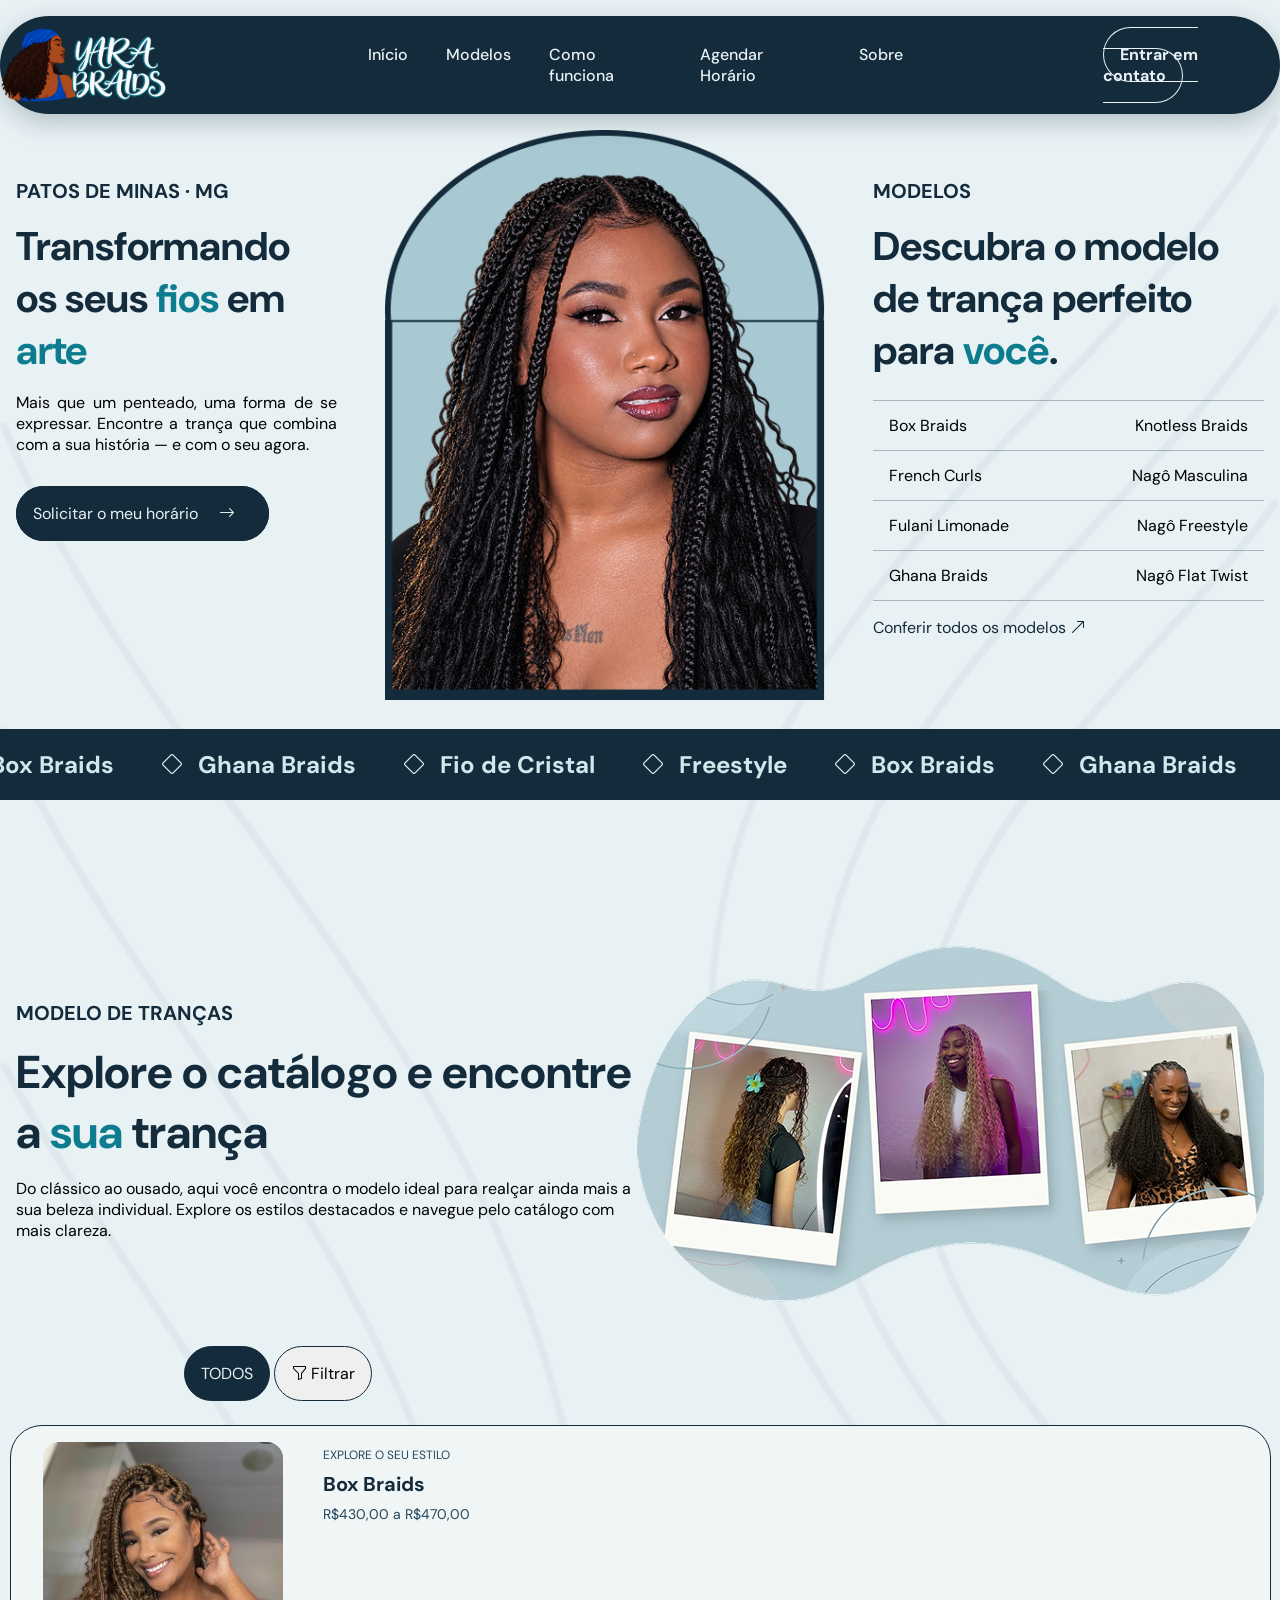
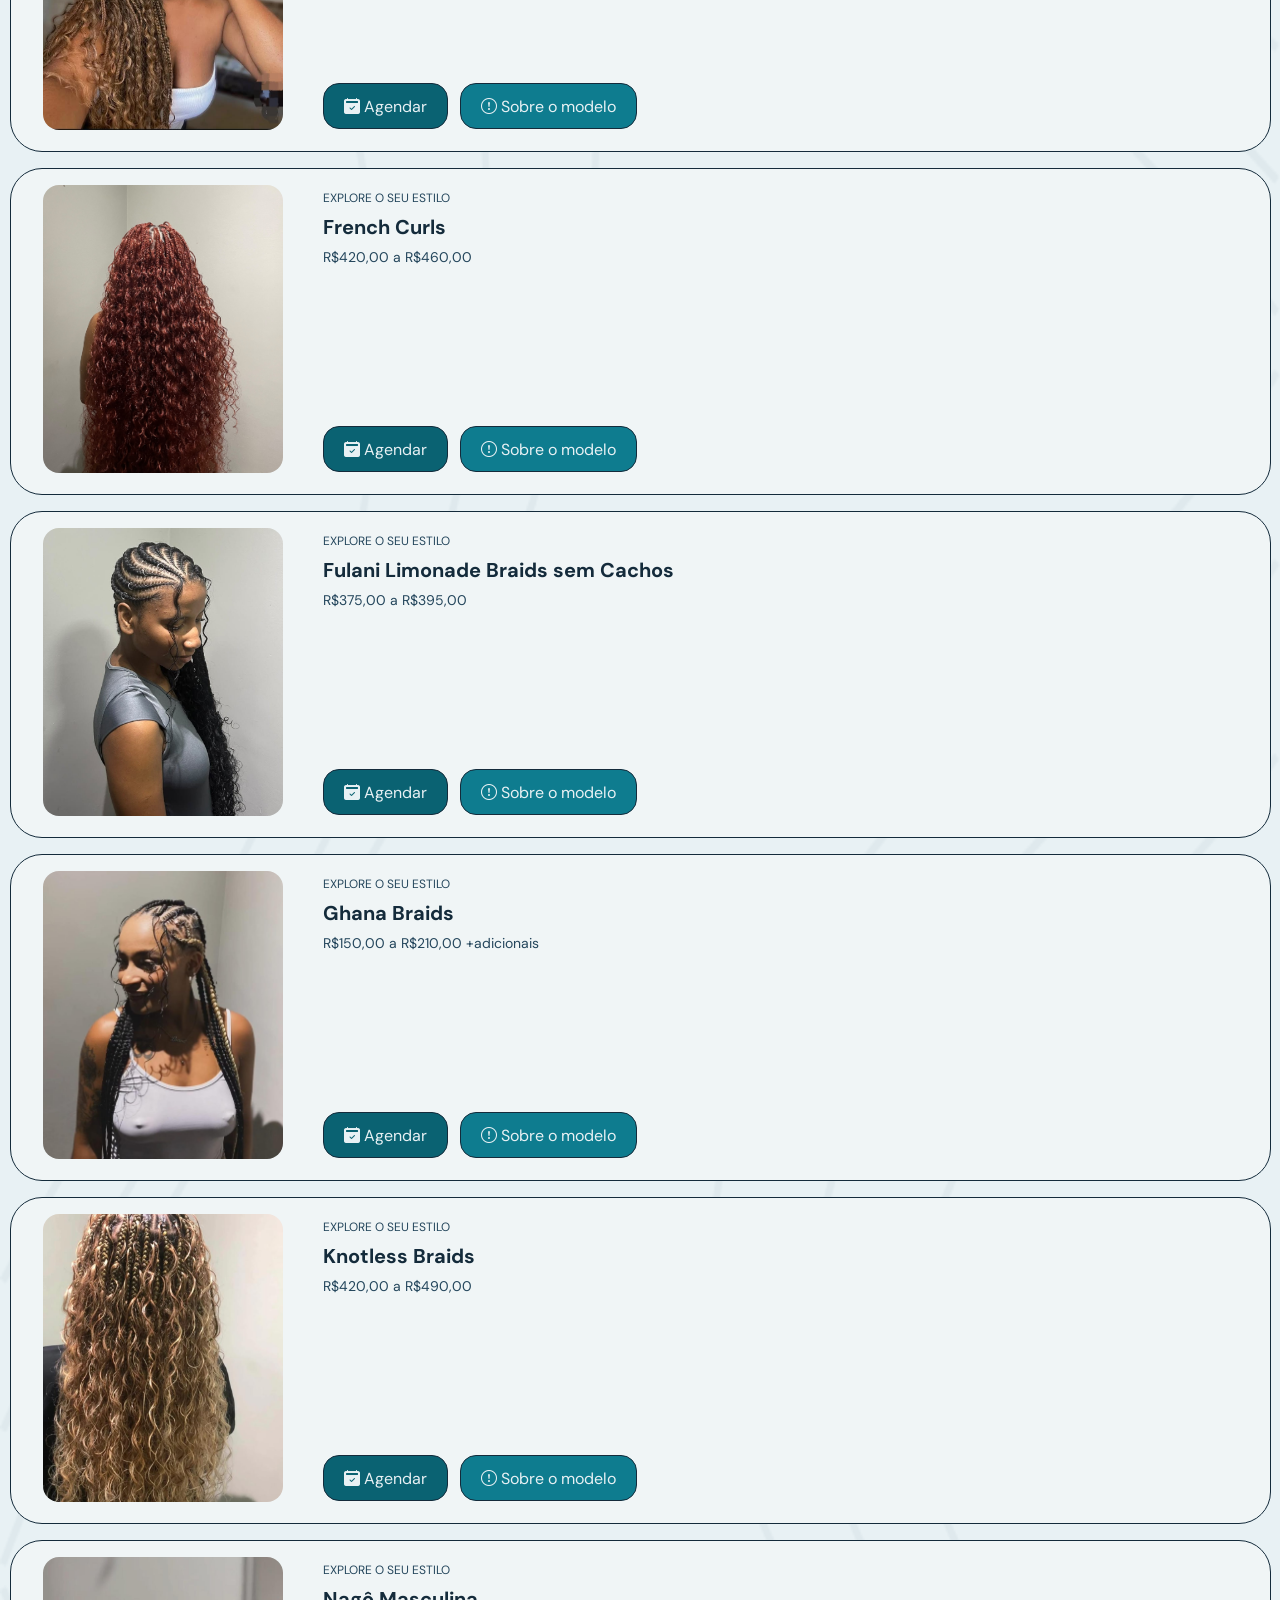
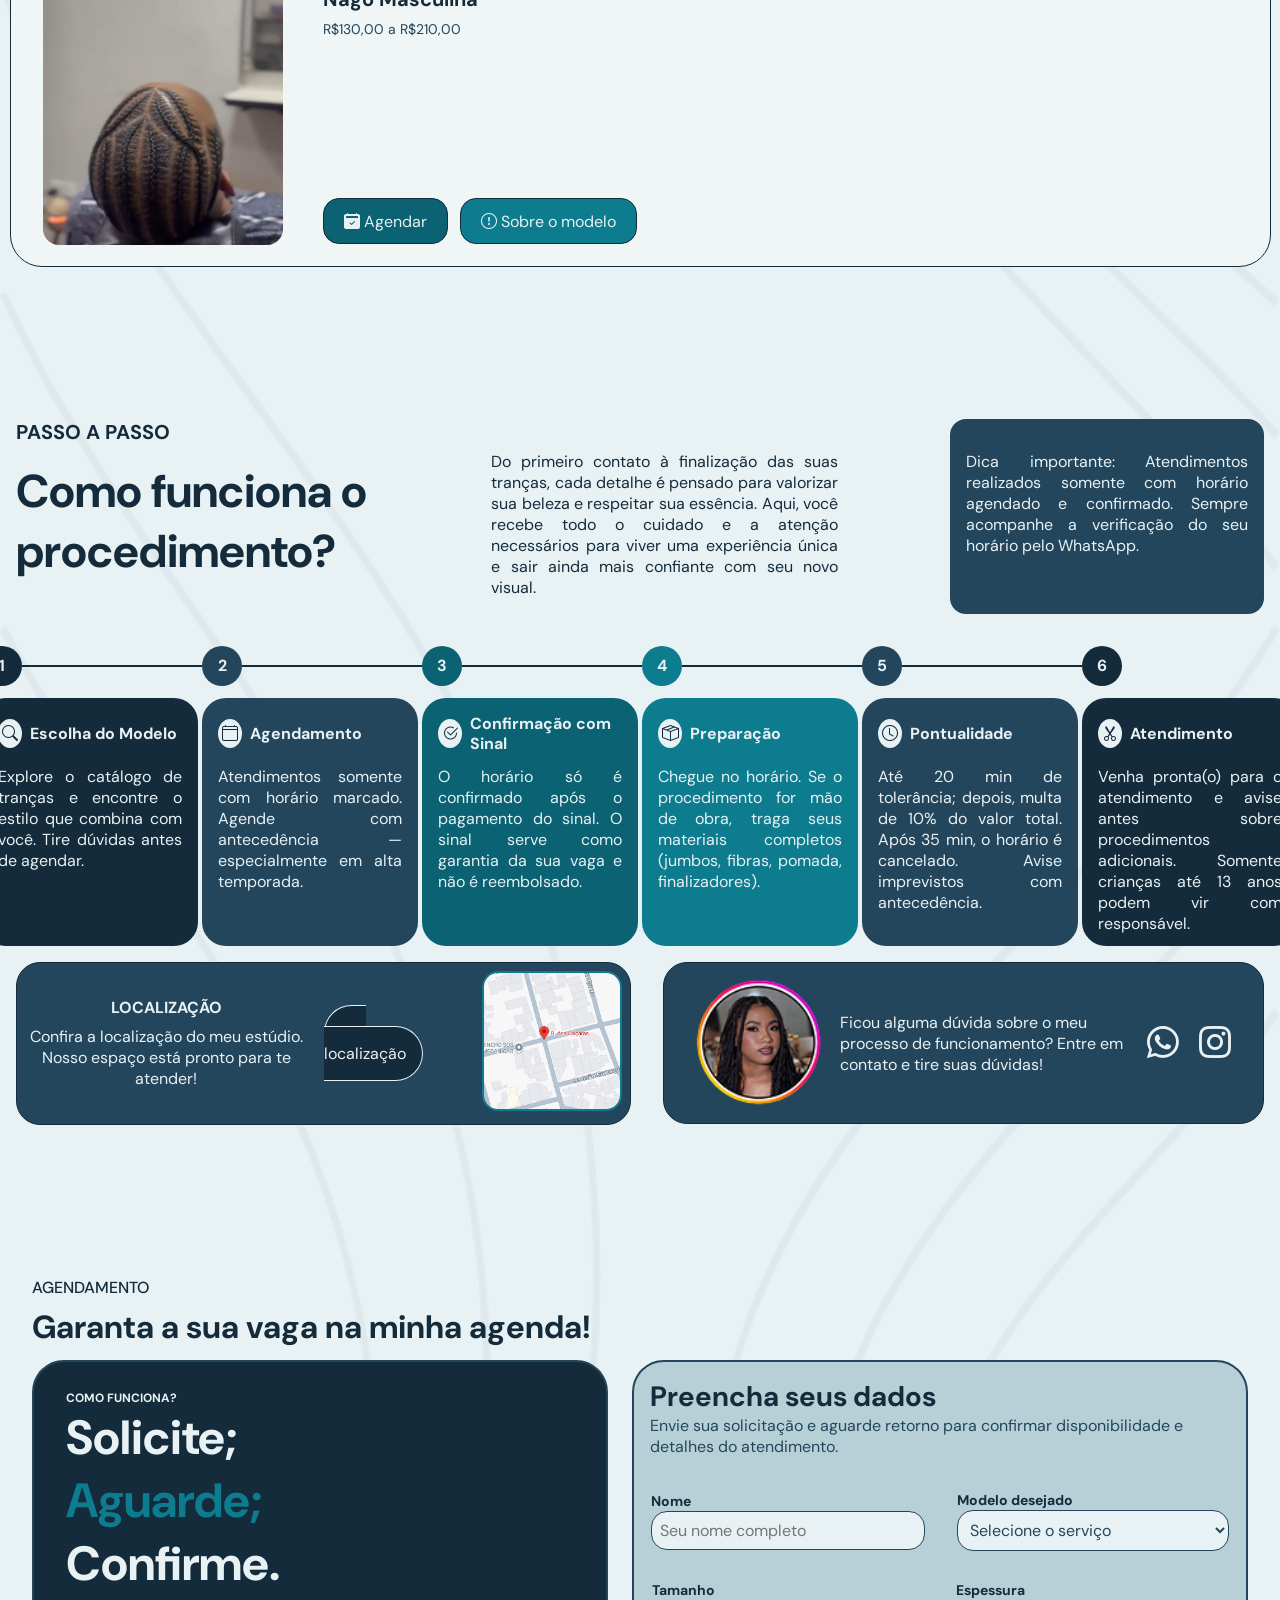
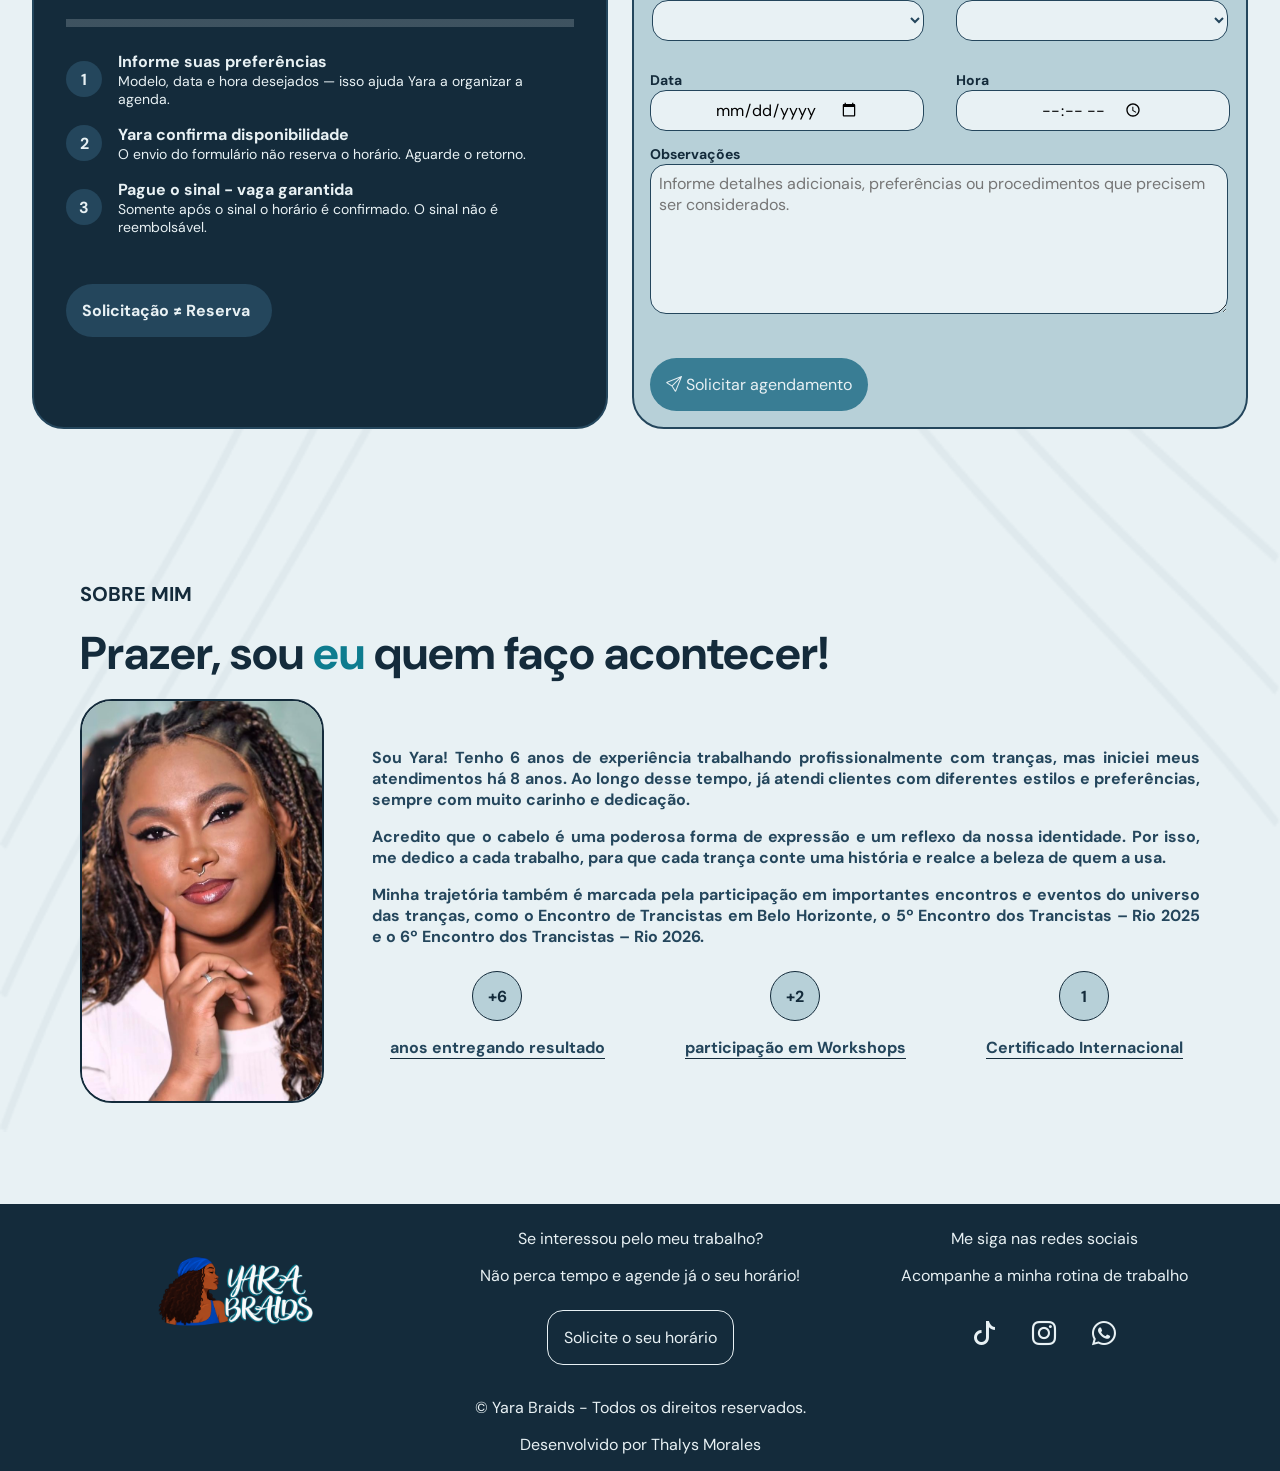
==== commit 6db54d01: "Fase de Prototipação - Adição dos modelos e imagens" ====
--- a/index.html
+++ b/index.html
@@ -99,16 +99,16 @@
                     <h5>Descubra o modelo de trança perfeito para <span class="destaque">você</span>.</h5>
                     <div class="listaModelos">
                         <div>
-                            <p>Estilo X</p>
-                            <p>Estilo X</p>
-                            <p>Estilo X</p>
-                            <p>Estilo X</p>
-                        </div>
-                        <div>
-                            <p>Estilo X</p>
-                            <p>Estilo X</p>
-                            <p>Estilo X</p>
-                            <p>Estilo X</p>
+                            <p>Box Braids</p>
+                            <p>French Curls</p>
+                            <p>Fulani Limonade</p>
+                            <p>Ghana Braids</p>
+                        </div>
+                        <div>
+                            <p>Knotless Braids</p>
+                            <p>Nagô Masculina</p>
+                            <p>Nagô Freestyle</p>
+                            <p>Nagô Flat Twist</p>
                         </div>
                     </div>
                     <a href="#modelos">Conferir todos os modelos <i class="bi bi-arrow-up-right"></i></a>
@@ -152,23 +152,26 @@
                             class="bi bi-funnel"></i> Filtrar</button>
 
                     <div class="filtroLista" id="listaFiltros" hidden>
-                        <button type="button" data-alvo="modelo-1">Modelo 1</button>
-                        <button type="button" data-alvo="modelo-2">Modelo 2</button>
-                        <button type="button" data-alvo="modelo-3">Modelo 3</button>
+                        <button type="button" data-filtro="boxBraids">Box Braids</button>
+                        <button type="button" data-filtro="frenchCurls">French Curls</button>
+                        <button type="button" data-filtro="fulaniLimonade">Fulani Limonade</button>
+                        <button type="button" data-filtro="ghanaBraids">Ghana Braids</button>
+                        <button type="button" data-filtro="knotlessBraids">Knotless Braids</button>
+                        <button type="button" data-filtro="nagoMas">Nagô Masculina</button>
                     </div>
                 </div>
                 <div class="modelosTrancas">
                     <div class="modeloCardmae">
-                        <div class="modelocardFilho" id="modelo-1">
-                            <div>
-                                <img src="img/modelox.png" alt="Modelo 1">
-                            </div>
-                            <div>
-                                <h4>DESTAQUE</h4>
-                                <h3>Modelo 1</h3>
-                                <p class="modeloPreco">R$xxx,xx</p>
+                        <div class="modelocardFilho"  data-categoria="boxBraids">
+                            <div>
+                                <img src="img/BoxBraidsCachos.jpg" alt="Box Braids">
+                            </div>
+                            <div>
+                                <span class="modeloEtiqueta">EXPLORE O SEU ESTILO</span>
+                                <h3>Box Braids</h3>
+                                <p class="modeloPreco">R$430,00 a R$470,00</p>
                                 <div class="alinhamentoBotaoM">
-                                    <a class="modeloAgendar" href="#agendarHorario"> <i
+                                    <a class="modeloAgendar" href="#preenchaCard"> <i
                                             class="bi bi-calendar2-check-fill"></i> Agendar</a>
                                     <a class="modeloSobre" href=""><i class="bi bi-exclamation-circle"></i> Sobre o
                                         modelo</a>
@@ -177,16 +180,16 @@
                             </div>
                         </div>
 
-                        <div class="modelocardFilho">
-                            <div>
-                                <img src="img/modelox.png" alt="MODELO X">
+                        <div class="modelocardFilho" data-categoria="frenchCurls">
+                            <div>
+                                <img src="img/frenchCurls.jpg" alt="French Curls">
                             </div>
                             <div>
                                 <span class="modeloEtiqueta">EXPLORE O SEU ESTILO</span>
-                                <h3>Modelo x</h3>
-                                <p>R$xxx,xx</p>
+                                <h3>French Curls</h3>
+                                <p>R$420,00 a R$460,00</p>
                                 <div class="alinhamentoBotaoM">
-                                    <a class="modeloAgendar" href="#agendarHorario"> <i
+                                    <a class="modeloAgendar" href="#preenchaCard"> <i
                                             class="bi bi-calendar2-check-fill"></i> Agendar</a>
                                     <a class="modeloSobre" href=""><i class="bi bi-exclamation-circle"></i> Sobre o
                                         modelo</a>
@@ -194,16 +197,16 @@
                             </div>
                         </div>
 
-                        <div class="modelocardFilho">
-                            <div>
-                                <img src="img/modelox.png" alt="MODELO X">
+                        <div class="modelocardFilho" data-categoria="fulaniLimonade">
+                            <div>
+                                <img src="img/fulaniLimonade.jpg" alt="Fulani Limonade Braids">
                             </div>
                             <div>
                                 <span class="modeloEtiqueta">EXPLORE O SEU ESTILO</span>
-                                <h3>Modelo x</h3>
-                                <p>R$xxx,xx</p>
+                                <h3>Fulani Limonade Braids sem Cachos</h3>
+                                <p>R$375,00 a R$395,00</p>
                                 <div class="alinhamentoBotaoM">
-                                    <a class="modeloAgendar" href="#agendarHorario"> <i
+                                    <a class="modeloAgendar" href="#preenchaCard"> <i
                                             class="bi bi-calendar2-check-fill"></i> Agendar</a>
                                     <a class="modeloSobre" href=""><i class="bi bi-exclamation-circle"></i> Sobre o
                                         modelo</a>
@@ -211,16 +214,16 @@
                             </div>
                         </div>
 
-                        <div class="modelocardFilho">
-                            <div>
-                                <img src="img/modelox.png" alt="MODELO X">
+                        <div class="modelocardFilho" data-categoria="ghanaBraids">
+                            <div>
+                                <img src="img/ghanaBraids.jpg" alt="Ghana Braids">
                             </div>
                             <div>
                                 <span class="modeloEtiqueta">EXPLORE O SEU ESTILO</span>
-                                <h3>Modelo x</h3>
-                                <p>R$xxx,xx</p>
+                                <h3>Ghana Braids</h3>
+                                <p>R$150,00 a R$210,00 +adicionais</p>
                                 <div class="alinhamentoBotaoM">
-                                    <a class="modeloAgendar" href="#agendarHorario"> <i
+                                    <a class="modeloAgendar" href="#preenchaCard"> <i
                                             class="bi bi-calendar2-check-fill"></i> Agendar</a>
                                     <a class="modeloSobre" href=""><i class="bi bi-exclamation-circle"></i> Sobre o
                                         modelo</a>
@@ -228,16 +231,16 @@
                             </div>
                         </div>
 
-                        <div class="modelocardFilho">
-                            <div>
-                                <img src="img/modelox.png" alt="MODELO X">
+                        <div class="modelocardFilho" data-categoria="knotlessBraids">
+                            <div>
+                                <img src="img/knotless.jpg" alt="Knotless Braids">
                             </div>
                             <div>
                                 <span class="modeloEtiqueta">EXPLORE O SEU ESTILO</span>
-                                <h3>Modelo x</h3>
-                                <p>R$xxx,xx</p>
+                                <h3>Knotless Braids</h3>
+                                <p>R$420,00 a R$490,00</p>
                                 <div class="alinhamentoBotaoM">
-                                    <a class="modeloAgendar" href="#agendarHorario"> <i
+                                    <a class="modeloAgendar" href="#preenchaCard"> <i
                                             class="bi bi-calendar2-check-fill"></i> Agendar</a>
                                     <a class="modeloSobre" href=""><i class="bi bi-exclamation-circle"></i> Sobre o
                                         modelo</a>
@@ -245,125 +248,22 @@
                             </div>
                         </div>
 
-                        <div class="modelocardFilho">
-                            <div>
-                                <img src="img/modelox.png" alt="MODELO X">
+                        <div class="modelocardFilho" data-categoria="nagoMas">
+                            <div>
+                                <img src="img/nagoMasc.jpg" alt="Nagô Masculina">
                             </div>
                             <div>
                                 <span class="modeloEtiqueta">EXPLORE O SEU ESTILO</span>
-                                <h3>Modelo x</h3>
-                                <p>R$xxx,xx</p>
+                                <h3>Nagô Masculina</h3>
+                                <p>R$130,00 a R$210,00</p>
                                 <div class="alinhamentoBotaoM">
-                                    <a class="modeloAgendar" href="#agendarHorario"> <i
+                                    <a class="modeloAgendar" href="#preenchaCard"> <i
                                             class="bi bi-calendar2-check-fill"></i> Agendar</a>
                                     <a class="modeloSobre" href=""><i class="bi bi-exclamation-circle"></i> Sobre o
                                         modelo</a>
                                 </div>
                             </div>
                         </div>
-
-                        <div class="modelocardFilho">
-                            <div>
-                                <img src="img/modelox.png" alt="MODELO X">
-                            </div>
-                            <div>
-                                <span class="modeloEtiqueta">EXPLORE O SEU ESTILO</span>
-                                <h3>Modelo x</h3>
-                                <p>R$xxx,xx</p>
-                                <div class="alinhamentoBotaoM">
-                                    <a class="modeloAgendar" href="#agendarHorario"> <i
-                                            class="bi bi-calendar2-check-fill"></i> Agendar</a>
-                                    <a class="modeloSobre" href=""><i class="bi bi-exclamation-circle"></i> Sobre o
-                                        modelo</a>
-                                </div>
-                            </div>
-                        </div>
-
-                        <div class="modelocardFilho">
-                            <div>
-                                <img src="img/modelox.png" alt="MODELO X">
-                            </div>
-                            <div>
-                                <span class="modeloEtiqueta">EXPLORE O SEU ESTILO</span>
-                                <h3>Modelo x</h3>
-                                <p>R$xxx,xx</p>
-                                <div class="alinhamentoBotaoM">
-                                    <a class="modeloAgendar" href="#agendarHorario"> <i
-                                            class="bi bi-calendar2-check-fill"></i> Agendar</a>
-                                    <a class="modeloSobre" href=""><i class="bi bi-exclamation-circle"></i> Sobre o
-                                        modelo</a>
-                                </div>
-                            </div>
-                        </div>
-
-                        <div class="modelocardFilho">
-                            <div>
-                                <img src="img/modelox.png" alt="MODELO X">
-                            </div>
-                            <div>
-                                <span class="modeloEtiqueta">EXPLORE O SEU ESTILO</span>
-                                <h3>Modelo x</h3>
-                                <p>R$xxx,xx</p>
-                                <div class="alinhamentoBotaoM">
-                                    <a class="modeloAgendar" href="#agendarHorario"> <i
-                                            class="bi bi-calendar2-check-fill"></i> Agendar</a>
-                                    <a class="modeloSobre" href=""><i class="bi bi-exclamation-circle"></i> Sobre o
-                                        modelo</a>
-                                </div>
-                            </div>
-                        </div>
-
-                        <div class="modelocardFilho">
-                            <div>
-                                <img src="img/modelox.png" alt="MODELO X">
-                            </div>
-                            <div>
-                                <span class="modeloEtiqueta">EXPLORE O SEU ESTILO</span>
-                                <h3>Modelo x</h3>
-                                <p>R$xxx,xx</p>
-                                <div class="alinhamentoBotaoM">
-                                    <a class="modeloAgendar" href="#agendarHorario"> <i
-                                            class="bi bi-calendar2-check-fill"></i> Agendar</a>
-                                    <a class="modeloSobre" href=""><i class="bi bi-exclamation-circle"></i> Sobre o
-                                        modelo</a>
-                                </div>
-                            </div>
-                        </div>
-
-                        <div class="modelocardFilho">
-                            <div>
-                                <img src="img/modelox.png" alt="MODELO X">
-                            </div>
-                            <div>
-                                <span class="modeloEtiqueta">EXPLORE O SEU ESTILO</span>
-                                <h3>Modelo x</h3>
-                                <p>R$xxx,xx</p>
-                                <div class="alinhamentoBotaoM">
-                                    <a class="modeloAgendar" href="#agendarHorario"> <i
-                                            class="bi bi-calendar2-check-fill"></i> Agendar</a>
-                                    <a class="modeloSobre" href=""><i class="bi bi-exclamation-circle"></i> Sobre o
-                                        modelo</a>
-                                </div>
-                            </div>
-                        </div>
-
-                        <div class="modelocardFilho">
-                            <div>
-                                <img src="img/modelox.png" alt="MODELO X">
-                            </div>
-                            <div>
-                                <span class="modeloEtiqueta">EXPLORE O SEU ESTILO</span>
-                                <h3>Modelo x</h3>
-                                <p>R$xxx,xx</p>
-                                <div class="alinhamentoBotaoM">
-                                    <a class="modeloAgendar" href="#agendarHorario"> <i
-                                            class="bi bi-calendar2-check-fill"></i> Agendar</a>
-                                    <a class="modeloSobre" href=""><i class="bi bi-exclamation-circle"></i> Sobre o
-                                        modelo</a>
-                                </div>
-                            </div>
-                        </div>
-
                     </div>
                 </div>
             </div>
@@ -536,7 +436,7 @@
                         <p class="botaoaH">Solicitação ≠ Reserva</p>
                     </div>
 
-                    <div class="preenchaCard">
+                    <div class="preenchaCard" id="preenchaCard">
                         <div>
                             <h3>Preencha seus dados</h3>
                             <p>Envie sua solicitação e aguarde retorno para confirmar disponibilidade e detalhes do
@@ -549,13 +449,16 @@
                                     <input type="text" id="nome" placeholder="Seu nome completo" required>
                                 </div>
                                 <div>
-                                    <label for="modelo">Modelo</label>
-                                    <select id="modelo" required>
-                                        <option value="" disabled selected>Selecione o modelo desejado</option>
-                                        <option value="modelo-1">Modelo 1</option>
-                                        <option value="modelo-2">Modelo 2</option>
-                                        <option value="modelo-3">Modelo 3</option>
-                                    </select>
+                                    <label for="servico">Modelo desejado</label>
+                                    <select id="servico" required>
+                                <option value="">Selecione o serviço</option>
+                                <option>Box Braids</option>
+                                <option>French Curls</option>
+                                <option>Fulani Limonade</option>
+                                <option>Ghana Braids</option>
+                                <option>Knotless Braids</option>
+                                <option>Nagô Masculina</option>
+                            </select>
                                 </div>
                             </div>
                             <div class="alinhamentoaHForm" id="linhaDetalhes" hidden>
@@ -603,19 +506,15 @@
                         <img src="img/YaraPessoal.png" alt="Foto Pessoal - Yara Abreu">
                     </div>
                     <div class="tamanhoPSM">
-                        <p>Sou Yara! Em 2022, iniciei minha trajetória como trancista profissional e empreendedora em
-                            Patos de Minas – MG. Sou especialista em tranças Freestyle e Fio de Cristal, com
-                            certificação internacional.</p>
-                        <p>Acredito que a beleza também é uma forma de expressão. Por isso, estou sempre em busca de
-                            novos conhecimentos e técnicas para oferecer um trabalho de qualidade, com dedicação,
-                            cuidado e respeito à individualidade de cada cliente.</p>
+                        <p>Sou Yara! Tenho 6 anos de experiência trabalhando profissionalmente com tranças, mas iniciei meus atendimentos há 8 anos. Ao longo desse tempo, já atendi clientes com diferentes estilos e preferências, sempre com muito carinho e dedicação.</p>
+                        <p>Acredito que o cabelo é uma poderosa forma de expressão e um reflexo da nossa identidade. Por isso, me dedico a cada trabalho, para que cada trança conte uma história e realce a beleza de quem a usa.</p>
                         <p>Minha trajetória também é marcada pela participação em importantes encontros e eventos do
                             universo das tranças, como o Encontro de Trancistas em Belo Horizonte, o 5º Encontro dos
                             Trancistas – Rio 2025 e o 6º Encontro dos Trancistas – Rio 2026.</p>
 
                         <div class="infoSM">
                             <div class="infoSMfilho">
-                                <h4>+3</h4>
+                                <h4>+6</h4>
                                 <p>anos entregando resultado</p>
                             </div>
                             <div class="infoSMfilho">
--- a/style.css
+++ b/style.css
@@ -109,7 +109,6 @@
     justify-content:center;
     align-items: flex-start;
     gap: 3rem;
-    padding-top: 0.5rem;
     padding-bottom: 0.5rem;
 }
 
@@ -316,6 +315,7 @@
     border-radius: 2rem;
     width: auto;
     height: auto;
+    margin-top: 1rem;
 }
 
 .botaoTodosModelos {
@@ -352,11 +352,12 @@
 }
 
 .modelocardFilho img {
-    width: 16.25rem;
-    height: 11.25rem;
+    width: 15rem;
+    height: 18rem;
     object-fit: cover;
     border-radius: 2rem;
     margin: 0;
+    padding: 1rem;
 }
 
 .modelocardFilho h4 {
@@ -401,6 +402,7 @@
     text-decoration: none;
     height: 2.875rem;
     border-radius: 1rem;
+    margin-top: 9rem;
     display: inline-flex;
     align-items: center;
     box-sizing: border-box;
@@ -1035,7 +1037,11 @@
 }
 
 .sobreMimdisposicao img {
-    height: 23rem;
+    border-radius: 2rem;
+    border: 2px solid #142B3B;
+    height: 25rem;
+    width: 15rem;
+    object-fit: cover;
 }
 
 .tamanhoPSM {
@@ -1501,6 +1507,7 @@
         align-self: flex-start !important;
         padding-left: 0.5rem;
         padding-top: 1rem;
+        gap: 1rem;
 
     }
 
@@ -1509,6 +1516,7 @@
         border-radius: 1rem;
         width: auto;
         height: auto;
+        margin-top: 0.5rem;
     }
 
     .filtroLista{
@@ -1535,6 +1543,7 @@
     .modelocardFilho img {
         width: 9rem;
         height: 13rem;
+        padding: 0;
     }
 
     .modelocardFilho h4 {
@@ -1579,6 +1588,7 @@
         box-sizing: border-box;
         padding: 0.5rem;
         font-size: 0.9rem;
+        margin-top: 0;
 
     }
 
@@ -1659,7 +1669,9 @@
     }
 
     .cfFilho3 {
-        width: 18rem;
+        display: flex;
+        justify-content: center;
+      
         background-color: #24465C;
         color: #E8F1F4;
         text-align: justify;
@@ -2193,7 +2205,7 @@
     }
 
     .sobreMimdisposicao img {
-        height: 23rem;
+        height: 27rem;
     }
 
     .tamanhoPSM {
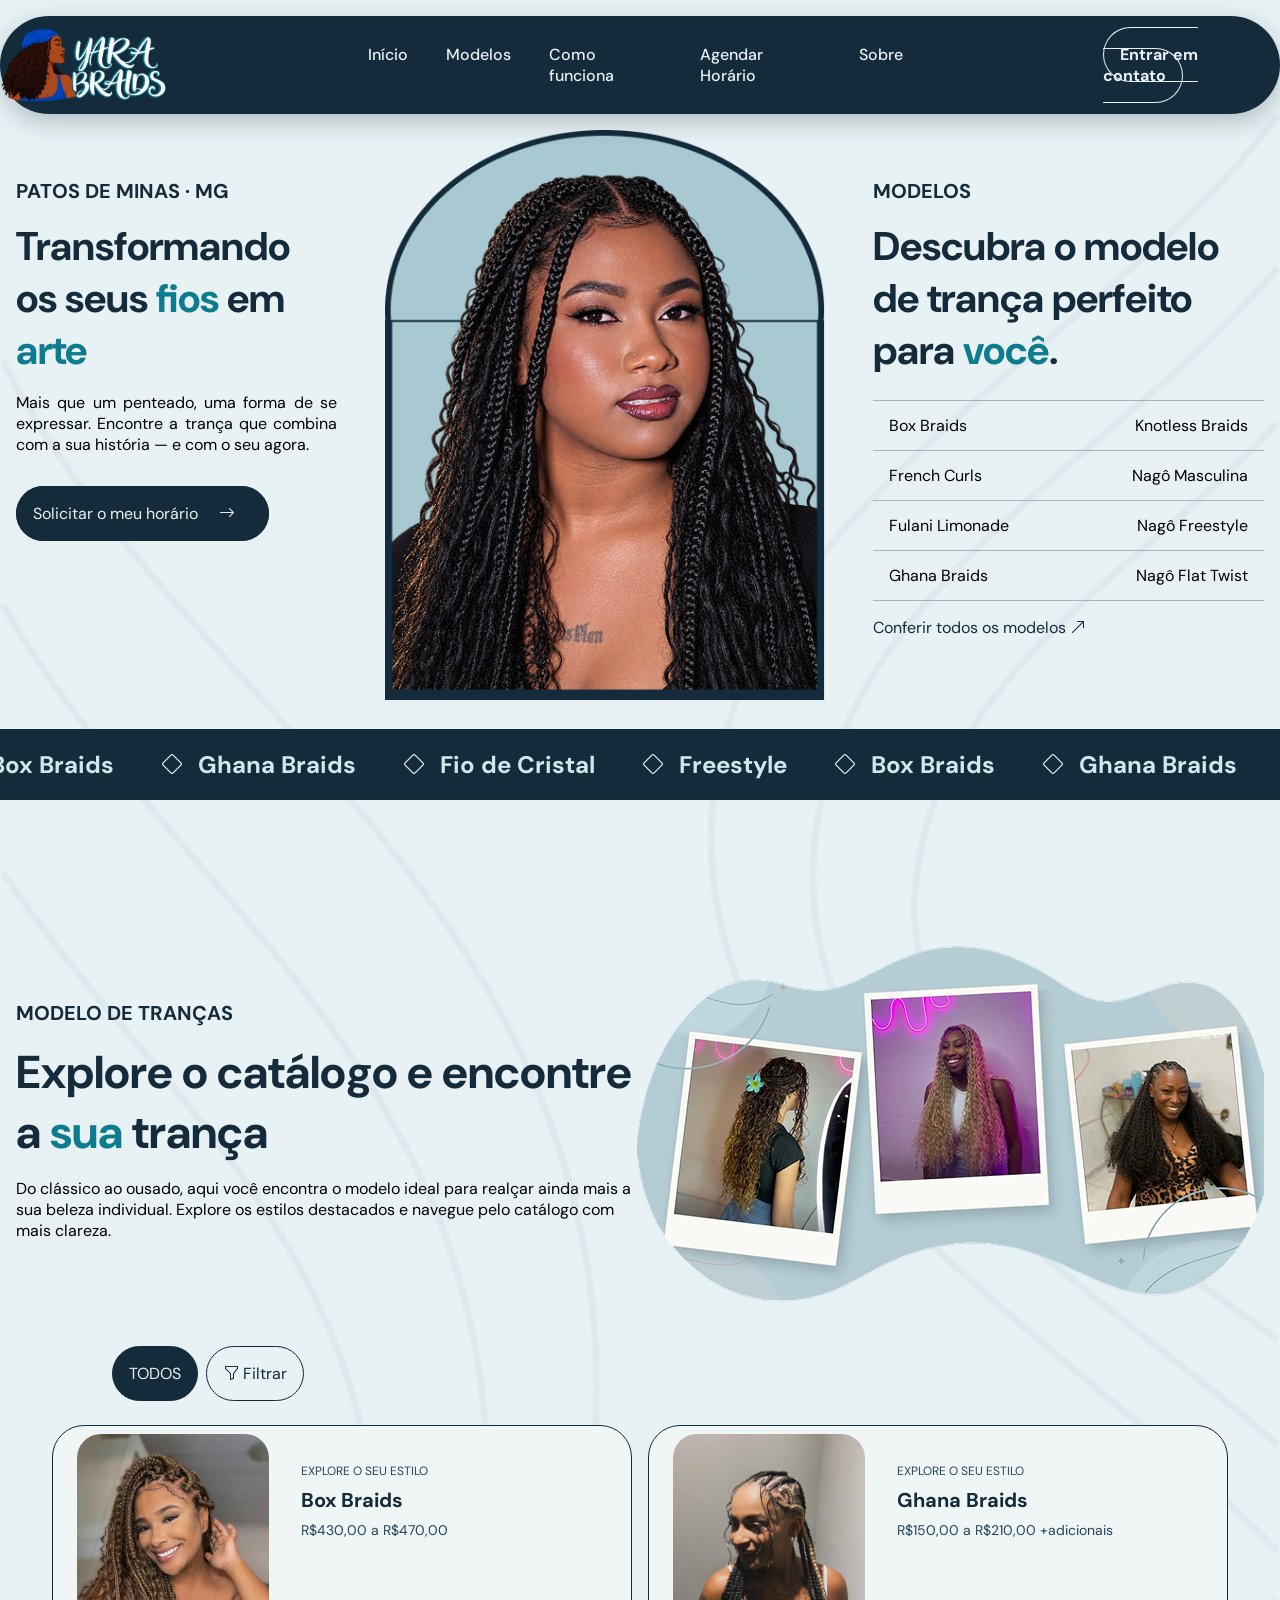
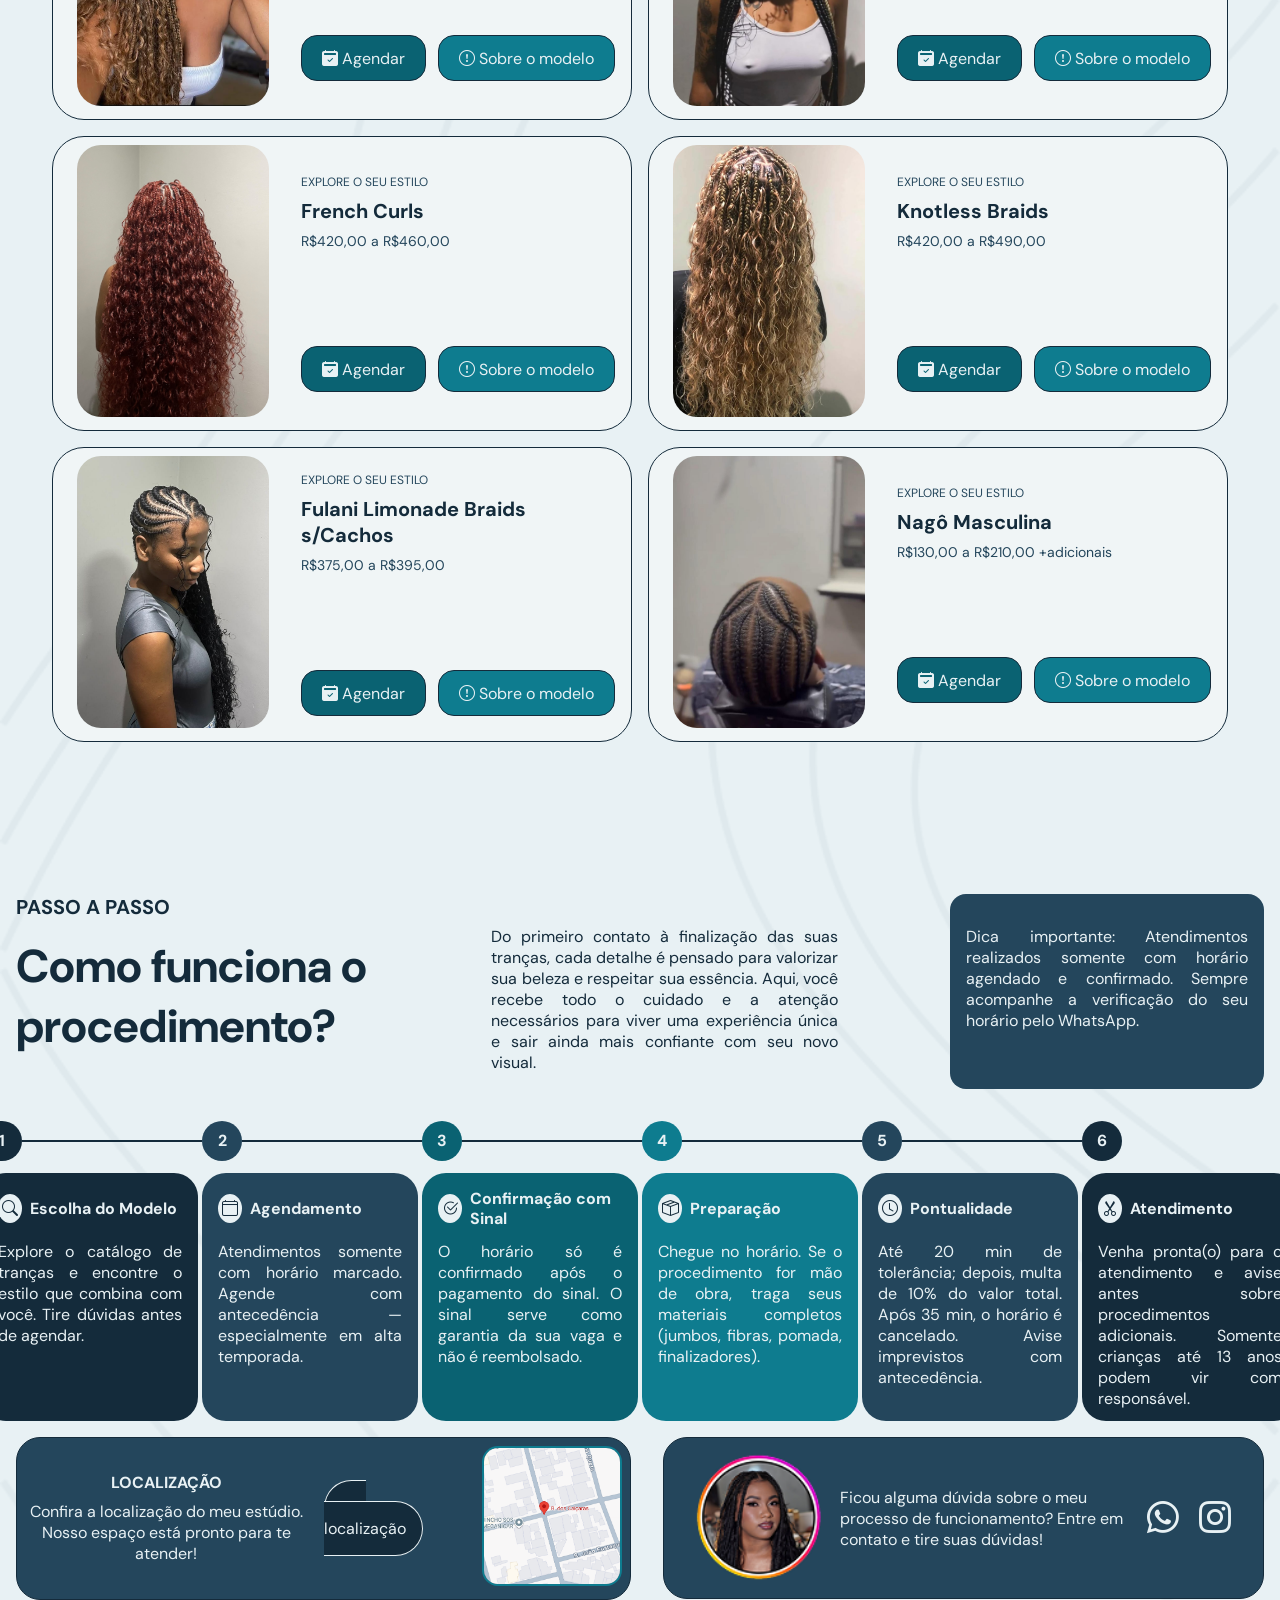
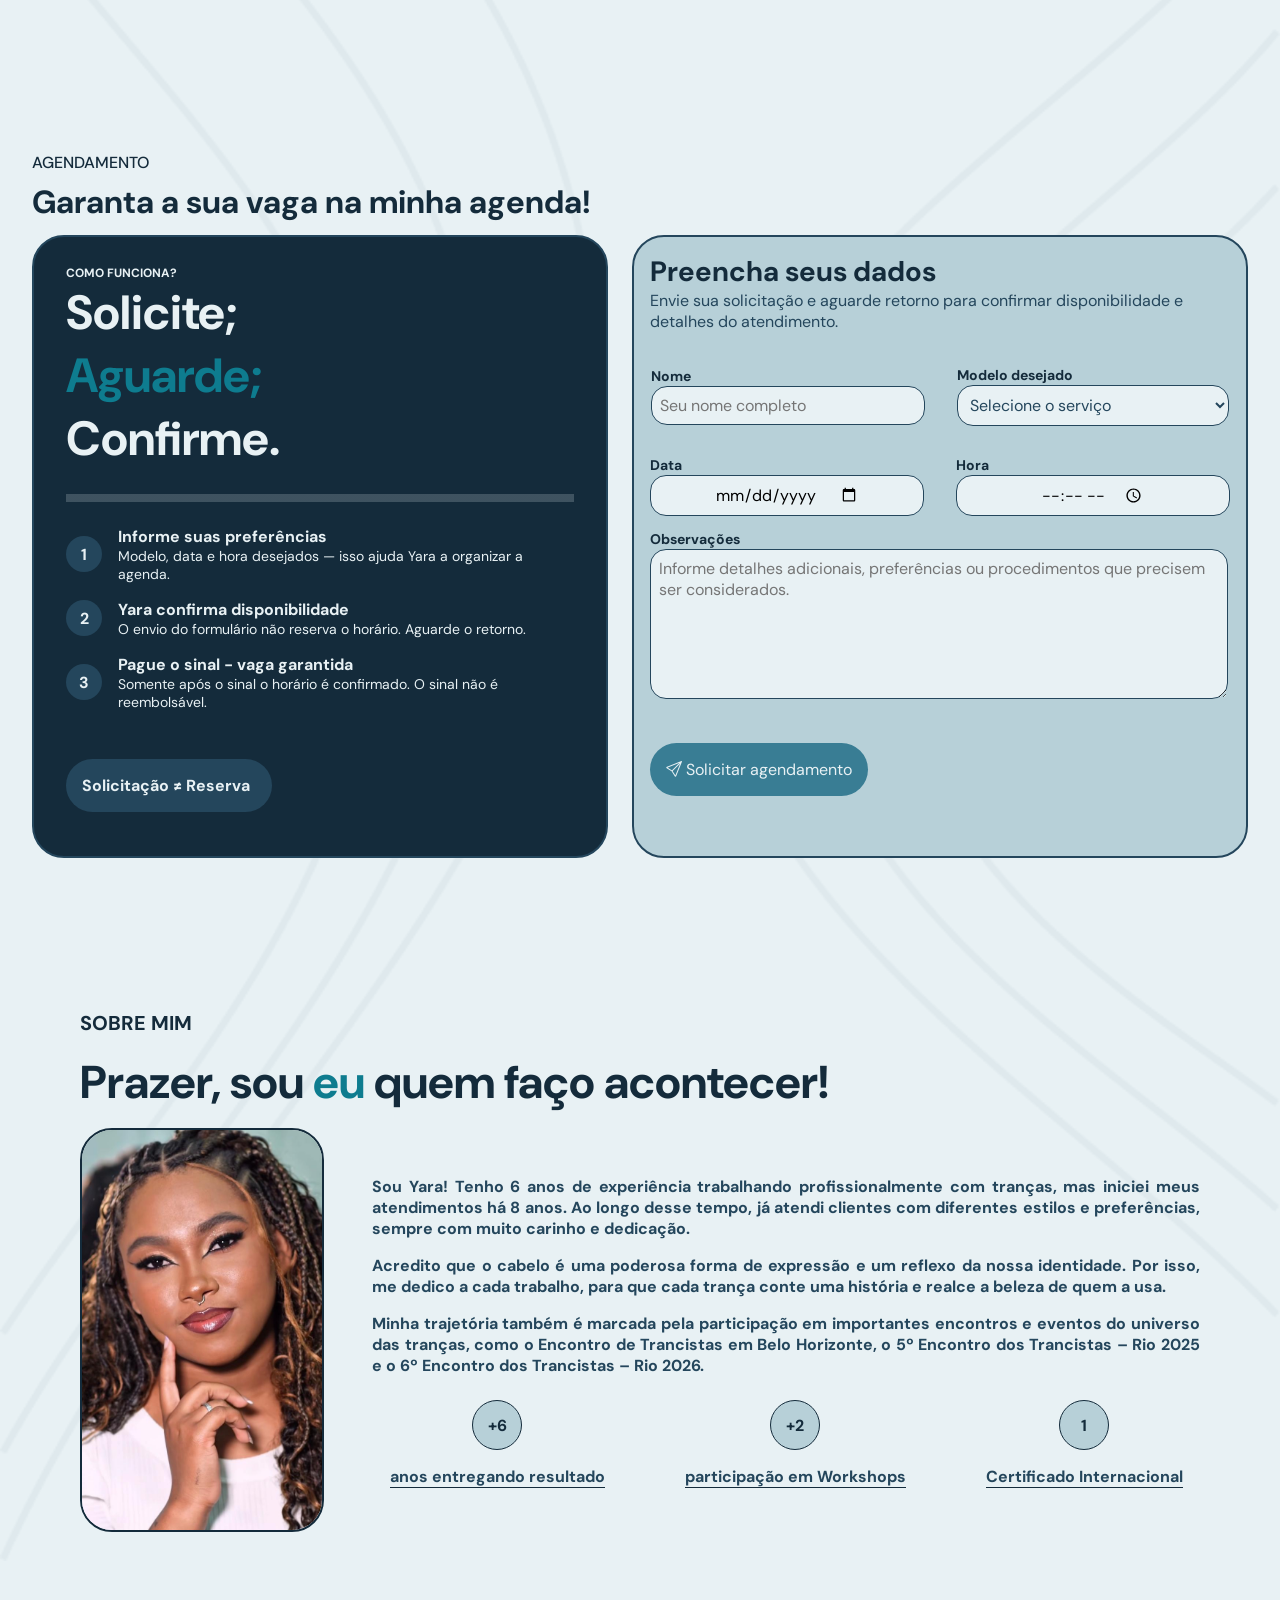
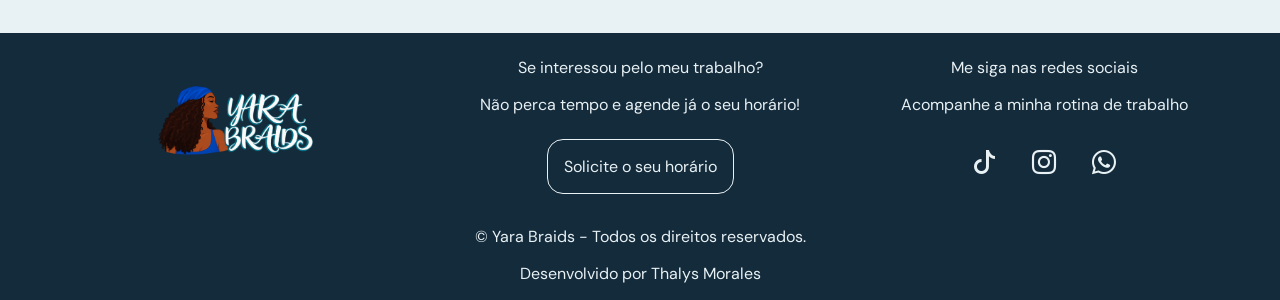
==== commit f852fcb8: "Versão 1.0 - Número de teste" ====
--- a/index.html
+++ b/index.html
@@ -2,29 +2,31 @@
 <html lang="pt-br">
 
 <head>
-        <meta charset="UTF-8">
-        <meta name="viewport" content="width=device-width, initial-scale=1.0">
-        <title>Yara Braids | Tranças em Patos de Minas - MG</title>
-        <meta name="description"content="Conheça Yara Braids, trancista profissional em Patos de Minas - MG, especialista em tranças Freestyle e Fio de Cristal. Explore os modelos e solicite seu horário.">
-        <meta name="robots" content="index, follow">
-        <meta name="author" content="Yara Braids">
-        <meta name="theme-color" content="#142B3B">
-        <link rel="canonical" href="https://landing-page-yara-braids.pages.dev/">
-        <meta property="og:type" content="website">
-        <meta property="og:locale" content="pt_BR">
-        <meta property="og:site_name" content="Yara Braids">
-        <meta property="og:title" content="Yara Braids | Tranças em Patos de Minas - MG">
-        <meta property="og:description" content="Conheça os trabalhos de Yara Braids, especialista em tranças Freestyle e Fio de Cristal em Patos de Minas - MG.">
-        <meta property="og:url" content="https://landing-page-yara-braids.pages.dev/">
-        <meta property="og:image" content="https://landing-page-yara-braids.pages.dev/img/logo.png">
-        <meta name="twitter:card" content="summary_large_image">
-        <meta name="twitter:title" content="Yara Braids | Tranças em Patos de Minas - MG">
-        <meta name="twitter:description" content="Explore os modelos de tranças de Yara Braids em Patos de Minas - MG.">
-        <meta name="twitter:image" content="https://landing-page-yara-braids.pages.dev/img/logo.png">
-        <link rel="preconnect" href="https://fonts.googleapis.com">
-        <link rel="preconnect" href="https://fonts.gstatic.com" crossorigin>
-        <link href="https://fonts.googleapis.com/css2?family=DM+Sans:wght@400;500;700&display=swap" rel="stylesheet">
-         <script type="application/ld+json">
+    <meta charset="UTF-8">
+    <meta name="viewport" content="width=device-width, initial-scale=1.0">
+    <title>Yara Braids | Tranças em Patos de Minas - MG</title>
+    <meta name="description"
+        content="Conheça Yara Braids, trancista profissional em Patos de Minas - MG, especialista em tranças Freestyle e Fio de Cristal. Explore os modelos e solicite seu horário.">
+    <meta name="robots" content="index, follow">
+    <meta name="author" content="Yara Braids">
+    <meta name="theme-color" content="#142B3B">
+    <link rel="canonical" href="https://landing-page-yara-braids.pages.dev/">
+    <meta property="og:type" content="website">
+    <meta property="og:locale" content="pt_BR">
+    <meta property="og:site_name" content="Yara Braids">
+    <meta property="og:title" content="Yara Braids | Tranças em Patos de Minas - MG">
+    <meta property="og:description"
+        content="Conheça os trabalhos de Yara Braids, especialista em tranças Freestyle e Fio de Cristal em Patos de Minas - MG.">
+    <meta property="og:url" content="https://landing-page-yara-braids.pages.dev/">
+    <meta property="og:image" content="https://landing-page-yara-braids.pages.dev/img/logo.png">
+    <meta name="twitter:card" content="summary_large_image">
+    <meta name="twitter:title" content="Yara Braids | Tranças em Patos de Minas - MG">
+    <meta name="twitter:description" content="Explore os modelos de tranças de Yara Braids em Patos de Minas - MG.">
+    <meta name="twitter:image" content="https://landing-page-yara-braids.pages.dev/img/logo.png">
+    <link rel="preconnect" href="https://fonts.googleapis.com">
+    <link rel="preconnect" href="https://fonts.gstatic.com" crossorigin>
+    <link href="https://fonts.googleapis.com/css2?family=DM+Sans:wght@400;500;700&display=swap" rel="stylesheet">
+    <script type="application/ld+json">
     {
         "@context": "https://schema.org",
         "@type": "HairSalon",
@@ -45,10 +47,10 @@
         ]
     }
     </script>
-    <meta name="google-site-verification" content="nuPfWKXlL3ZmAf9H5Qh4m0ux5w1JQnoatLIqkFhQBTo" />  
+    <meta name="google-site-verification" content="nuPfWKXlL3ZmAf9H5Qh4m0ux5w1JQnoatLIqkFhQBTo" />
     <link rel="stylesheet" href="https://cdn.jsdelivr.net/npm/bootstrap-icons@1.13.2/font/bootstrap-icons.min.css">
-        <link rel="icon" type="image/png" href="img/yara-braids-favicon-512.png">
-        <link rel="stylesheet" href="style.css">
+    <link rel="icon" type="image/png" href="img/yara-braids-favicon-512.png">
+    <link rel="stylesheet" href="style.css">
 
 </head>
 
@@ -89,7 +91,7 @@
                     </h5>
                     <p>Mais que um penteado, uma forma de se expressar. Encontre a trança que combina com a sua história
                         — e com o seu agora.</p>
-                    <a href="#agendarHorario"> Solicitar o meu horário <i class="bi bi-arrow-right"></i></a>
+                    <a href="#preenchaCard"> Solicitar o meu horário <i class="bi bi-arrow-right"></i></a>
                 </div>
                 <div>
                     <img src="img/yara.png" alt="Foto da Profissional Yara Braids">
@@ -162,7 +164,7 @@
                 </div>
                 <div class="modelosTrancas">
                     <div class="modeloCardmae">
-                        <div class="modelocardFilho"  data-categoria="boxBraids">
+                        <div class="modelocardFilho" data-categoria="boxBraids">
                             <div>
                                 <img src="img/BoxBraidsCachos.jpg" alt="Box Braids">
                             </div>
@@ -203,7 +205,7 @@
                             </div>
                             <div>
                                 <span class="modeloEtiqueta">EXPLORE O SEU ESTILO</span>
-                                <h3>Fulani Limonade Braids sem Cachos</h3>
+                                <h3>Fulani Limonade Braids s/Cachos</h3>
                                 <p>R$375,00 a R$395,00</p>
                                 <div class="alinhamentoBotaoM">
                                     <a class="modeloAgendar" href="#preenchaCard"> <i
@@ -451,25 +453,25 @@
                                 <div>
                                     <label for="servico">Modelo desejado</label>
                                     <select id="servico" required>
-                                <option value="">Selecione o serviço</option>
-                                <option>Box Braids</option>
-                                <option>French Curls</option>
-                                <option>Fulani Limonade</option>
-                                <option>Ghana Braids</option>
-                                <option>Knotless Braids</option>
-                                <option>Nagô Masculina</option>
-                            </select>
-                                </div>
-                            </div>
-                            <div class="alinhamentoaHForm" id="linhaDetalhes" hidden>
-                                <div>
-                                    <label for="tamanho">Tamanho</label>
-                                    <select id="tamanho"></select>
-                                </div>
-                                <div>
-                                    <label for="espessura">Espessura</label>
-                                    <select id="espessura"></select>
-                                </div>
+                                        <option value="">Selecione o serviço</option>
+                                        <option>Box Braids</option>
+                                        <option>French Curls</option>
+                                        <option>Fulani Limonade</option>
+                                        <option>Ghana Braids</option>
+                                        <option>Knotless Braids</option>
+                                        <option>Nagô Masculina</option>
+                                    </select>
+                                </div>
+                            </div>
+
+                            <div class="campoExtra" id="linhaDetalhes" hidden>
+                                <label for="opcao" id="rotuloOpcao">Espessura</label>
+                                <select id="opcao"></select>
+                            </div>
+
+                            <div class="campoExtra" id="campoAdicionais" hidden>
+                                <span class="rotuloCampo">Adicionais</span>
+                                <div class="listaAdicionais" id="listaAdicionais"></div>
                             </div>
 
                             <div class="alinhamentoaHForm">
@@ -488,7 +490,8 @@
                                     placeholder="Informe detalhes adicionais, preferências ou procedimentos que precisem ser considerados."></textarea>
                             </div>
                             <div class="botaoPreechaaH">
-                                <button type="submit"> <i class="bi bi-send"></i> Solicitar agendamento</button>
+                                <button type="button" id="btnEnviar"> <i class="bi bi-send"></i> Solicitar
+                                    agendamento</button>
                             </div>
                         </form>
                     </div>
@@ -506,8 +509,12 @@
                         <img src="img/YaraPessoal.png" alt="Foto Pessoal - Yara Abreu">
                     </div>
                     <div class="tamanhoPSM">
-                        <p>Sou Yara! Tenho 6 anos de experiência trabalhando profissionalmente com tranças, mas iniciei meus atendimentos há 8 anos. Ao longo desse tempo, já atendi clientes com diferentes estilos e preferências, sempre com muito carinho e dedicação.</p>
-                        <p>Acredito que o cabelo é uma poderosa forma de expressão e um reflexo da nossa identidade. Por isso, me dedico a cada trabalho, para que cada trança conte uma história e realce a beleza de quem a usa.</p>
+                        <p>Sou Yara! Tenho 6 anos de experiência trabalhando profissionalmente com tranças, mas iniciei
+                            meus atendimentos há 8 anos. Ao longo desse tempo, já atendi clientes com diferentes estilos
+                            e preferências, sempre com muito carinho e dedicação.</p>
+                        <p>Acredito que o cabelo é uma poderosa forma de expressão e um reflexo da nossa identidade. Por
+                            isso, me dedico a cada trabalho, para que cada trança conte uma história e realce a beleza
+                            de quem a usa.</p>
                         <p>Minha trajetória também é marcada pela participação em importantes encontros e eventos do
                             universo das tranças, como o Encontro de Trancistas em Belo Horizonte, o 5º Encontro dos
                             Trancistas – Rio 2025 e o 6º Encontro dos Trancistas – Rio 2026.</p>
@@ -541,7 +548,7 @@
                 <div class="rodapefilhoMeio">
                     <p>Se interessou pelo meu trabalho?</p>
                     <p>Não perca tempo e agende já o seu horário!</p>
-                    <a href="#agendarHorario">Solicite o seu horário</a>
+                    <a href="#preenchaCard">Solicite o seu horário</a>
                 </div>
                 <div class="rodapefilhoFim">
                     <p>Me siga nas redes sociais</p>
@@ -561,19 +568,42 @@
             </div>
         </div>
     </footer>
+
+
+    
     <dialog class="modal" id="dialogModelo" aria-labelledby="sobreTitulo">
+        <button type="button" class="modalFechar" data-fechar aria-label="Fechar"><i class="bi bi-x-lg"></i></button>
         <div class="modalConteudo">
-            <button type="button" class="modalFechar" data-fechar aria-label="Fechar"><i
-                    class="bi bi-x-lg"></i></button>
-            <img id="sobreFoto" alt="">
+            <div class="modalLateral">
+                <img id="sobreFoto" alt="">
+                <p class="modalPreco" id="sobrePreco"></p>
+            </div>
             <div class="modalTexto">
+                <span class="modalEtiqueta">SOBRE O MODELO</span>
                 <h3 id="sobreTitulo"></h3>
-                <p id="sobrePreco"></p>
+                <p class="modalSubtitulo" id="sobreSubtitulo"></p>
                 <div id="sobreConteudo"></div>
                 <div class="modalBotoes">
+                    <button type="button" class="botaoSecundario" data-fechar>Fechar</button>
                     <button type="button" class="botaoPrincipal" id="sobreAgendar"><i
                             class="bi bi-calendar2-check-fill"></i> Agendar este modelo</button>
                 </div>
+            </div>
+        </div>
+    </dialog>
+
+    <dialog class="modal modal--pequeno" id="dialogConfirmacao" aria-labelledby="confTitulo">
+        <button type="button" class="modalFechar" data-fechar aria-label="Fechar"><i class="bi bi-x-lg"></i></button>
+        <div class="modalTexto">
+            <h3 id="confTitulo">Confirme suas informações</h3>
+            <p>Confira se está tudo certo antes de enviar. O envio não reserva o horário: aguarde a confirmação da Yara.
+            </p>
+            <dl class="confLista" id="confLista"></dl>
+            <div class="modalBotoes">
+                <button type="button" class="botaoSecundario" id="confEditar"><i class="bi bi-pencil"></i>
+                    Editar</button>
+                <a class="botaoPrincipal" id="confEnviar" href="#" target="_blank" rel="noopener"><i
+                        class="bi bi-whatsapp"></i> Enviar pelo WhatsApp</a>
             </div>
         </div>
     </dialog>
--- a/style.css
+++ b/style.css
@@ -204,7 +204,7 @@
 .faixaTrilha {
     display: flex;
     width: max-content;
-    animation: rolarFaixa 60s linear infinite;
+    animation: rolarFaixa 10s linear infinite;
 }
 
 .faixaGrupo {
@@ -286,7 +286,7 @@
 
 .modeloMae1 img {
     width: 39.1875rem;
-    height: 22.8125rem;
+    height: 22.815rem;
     object-fit: cover;
 }
 
@@ -304,7 +304,7 @@
 
 .modeloFiltro {
     align-self: flex-start !important;
-    padding-left: 10.5rem;
+    padding-left:6rem;
     padding-top: 1rem;
 
 }
@@ -318,19 +318,11 @@
     margin-top: 1rem;
 }
 
-.botaoTodosModelos {
-    background-color: #142B3B !important;
-    color: #E8F1F4 !important;
-}
-
-.botaoFiltrarModelos {
-    background-color: transparent !important;
-    color: #E8F1F4 !important;
-}
-
 .modeloCardmae {
-    display: flex;
-    flex-direction: column;
+    display: grid;
+    grid-template-columns: 1fr 1fr;
+    grid-template-rows: repeat(3, auto);
+    grid-auto-flow: column;
     justify-content: center;
     align-items: center;
     padding-top: 1rem;
@@ -343,8 +335,7 @@
     align-items: center;
     gap: 1.5rem;
     background-color: #F0F5F6;
-    width: 78.8125rem;
-    min-height: 13.25rem;
+    width: auto;
     border: 1px solid #142B3B;
     border-radius: 2rem;
     padding: 0 1rem;
@@ -352,12 +343,12 @@
 }
 
 .modelocardFilho img {
-    width: 15rem;
-    height: 18rem;
+    width: 12rem;
+    height: 17rem;
     object-fit: cover;
     border-radius: 2rem;
     margin: 0;
-    padding: 1rem;
+    padding: 0.5rem;
 }
 
 .modelocardFilho h4 {
@@ -390,6 +381,7 @@
     font-weight: bold;
     font-size: 1.25rem;
     margin: 0;
+    width: 15rem;
 }
 
 .modelocardFilho p {
@@ -402,7 +394,7 @@
     text-decoration: none;
     height: 2.875rem;
     border-radius: 1rem;
-    margin-top: 9rem;
+    margin-top: 5rem;
     display: inline-flex;
     align-items: center;
     box-sizing: border-box;
@@ -1176,136 +1168,6 @@
     justify-self: center;
 }
 
-/*MODAL*/
-
-.modal {
-    width: min(46rem, calc(100% - 2rem));
-    max-height: calc(100vh - 2rem);
-    padding: 0;
-    border: 2px solid #24465C;
-    border-radius: 2rem;
-    background-color: #E8F1F4;
-    color: #142B3B;
-}
-
-.modal::backdrop {
-    background: rgb(20 43 59 / 60%);
-}
-
-.modalConteudo {
-    position: relative;
-    display: flex;
-    gap: 1.5rem;
-    padding: 1.75rem 2rem;
-}
-
-.modalConteudo--coluna {
-    flex-direction: column;
-    gap: 0.5rem;
-}
-
-.modal img {
-    width: 14rem;
-    height: 18rem;
-    object-fit: cover;
-    border-radius: 1.25rem;
-    flex-shrink: 0;
-}
-
-.modalTexto {
-    flex: 1;
-}
-
-.modal h3 {
-    margin: 0 0 0.5rem;
-    font-size: 1.5rem;
-}
-
-.modal h4 {
-    margin: 1rem 0 0.25rem;
-    font-size: 1rem;
-    color: #24465C;
-}
-
-.modal p {
-    margin: 0;
-    color: #24465C;
-}
-
-.modalLista {
-    margin: 0;
-    padding-left: 1.25rem;
-    color: #24465C;
-    font-size: 0.875rem;
-}
-
-.modalFechar {
-    position: absolute;
-    top: 0.75rem;
-    right: 0.75rem;
-    border: 0;
-    background: none;
-    color: #142B3B;
-    cursor: pointer;
-}
-
-.modalFechar i {
-    font-size: 1.25rem;
-}
-
-.confLista {
-    display: grid;
-    grid-template-columns: max-content 1fr;
-    gap: 0.5rem 1.25rem;
-    margin: 1rem 0 0;
-}
-
-.confLista dt {
-    font-weight: bold;
-}
-
-.confLista dd {
-    margin: 0;
-    overflow-wrap: anywhere;
-}
-
-.modalBotoes {
-    display: flex;
-    justify-content: flex-end;
-    gap: 0.75rem;
-    margin-top: 1.5rem;
-}
-
-.modalBotoes a,
-.modalBotoes button {
-    display: inline-flex;
-    align-items: center;
-    gap: 0.5rem;
-    padding: 0.75rem 1.5rem;
-    border-radius: 2rem;
-    font-weight: bold;
-    text-decoration: none;
-    cursor: pointer;
-}
-
-.botaoSecundario {
-    background: transparent;
-    color: #142B3B;
-    border: 1.5px solid #142B3B;
-}
-
-.botaoPrincipal {
-    background-color: #0A6272;
-    color: #E8F1F4;
-    border: 1.5px solid #0A6272;
-}
-
-.modal ul {
-    margin: 0;
-    padding-left: 1.25rem;
-    color: #24465C;
-    font-size: 0.875rem;
-}
 
 
 @media (max-width: 768px) {
@@ -1421,7 +1283,7 @@
         flex-direction: column;
         justify-content: center !important;
         align-items: center !important;
-        gap: 4rem;
+        gap: 3rem;
     }
 
     .inicioPai img {
@@ -1431,8 +1293,13 @@
 
     .inicioPai h6 {
         font-size: 1.125rem;
-        padding-bottom: 1rem;
-        padding-top: 0.5rem;
+        padding-bottom: 0.5rem;
+        padding-top: 0;
+    }
+
+    .iniciofilho1 h5{
+        width: 22rem;
+        font-size: 2.3rem;
     }
 
     .iniciofilho1 {
@@ -1444,11 +1311,16 @@
     .iniciofilho1 p {
         text-align: justify;
         width: 19.625rem;
-        padding-bottom: 2rem;
+        padding-bottom: 1.5rem;
     }
 
     .iniciofilho2 {
         width: 23rem;
+    }
+
+    .iniciofilho2 h5{
+          width: 22rem;
+        font-size: 2.3rem;
     }
 
 
@@ -1571,6 +1443,7 @@
         font-weight: bold;
         font-size: 1.25rem;
         margin: 0;
+           width: auto;
     }
 
     .modelocardFilho p {
@@ -2314,134 +2187,250 @@
         justify-self: center;
     }
 
-    /*MODAL*/
-
-    .modal {
-        width: min(46rem, calc(100% - 2rem));
-        max-height: calc(100vh - 2rem);
-        padding: 0;
-        border: 2px solid #24465C;
-        border-radius: 2rem;
-        background-color: #E8F1F4;
-        color: #142B3B;
-    }
-
-    .modal::backdrop {
-        background: rgb(20 43 59 / 60%);
-    }
-
-    .modalConteudo {
-        position: relative;
-        display: flex;
-        gap: 1.5rem;
-        padding: 1.75rem 2rem;
-    }
-
-    .modalConteudo--coluna {
-        flex-direction: column;
-        gap: 0.5rem;
-    }
-
-    .modal img {
-        width: 14rem;
-        height: 18rem;
-        object-fit: cover;
-        border-radius: 1.25rem;
-        flex-shrink: 0;
-    }
-
-    .modalTexto {
-        flex: 1;
-    }
-
-    .modal h3 {
-        margin: 0 0 0.5rem;
-        font-size: 1.5rem;
-    }
-
-    .modal h4 {
-        margin: 1rem 0 0.25rem;
-        font-size: 1rem;
-        color: #24465C;
-    }
-
-    .modal p {
-        margin: 0;
-        color: #24465C;
-    }
-
-    .modalLista {
-        margin: 0;
-        padding-left: 1.25rem;
-        color: #24465C;
-        font-size: 0.875rem;
-    }
-
-    .modalFechar {
-        position: absolute;
-        top: 0.75rem;
-        right: 0.75rem;
-        border: 0;
-        background: none;
-        color: #142B3B;
-        cursor: pointer;
-    }
-
-    .modalFechar i {
-        font-size: 1.25rem;
-    }
-
-    .confLista {
-        display: grid;
-        grid-template-columns: max-content 1fr;
-        gap: 0.5rem 1.25rem;
-        margin: 1rem 0 0;
-    }
-
-    .confLista dt {
-        font-weight: bold;
-    }
-
-    .confLista dd {
-        margin: 0;
-        overflow-wrap: anywhere;
-    }
-
-    .modalBotoes {
-        display: flex;
-        justify-content: flex-end;
-        gap: 0.75rem;
-        margin-top: 1.5rem;
-    }
-
+   
+}
+
+[hidden]{ display: none !important; }        /* obrigatório: sem ela o hidden não funciona nos elementos com display:flex */
+
+.modeloFiltro{
+    display: flex;
+    flex-wrap: wrap;
+    align-items: center;
+    gap: 0.5rem;
+    box-sizing: border-box;
+    max-width: 100%;
+}
+
+.filtroLista{ display: contents; }           /* os botões dos modelos entram na mesma linha de TODOS e Filtrar */
+
+.modeloFiltro button{
+    background-color: transparent;
+    color: #142B3B;
+    cursor: pointer;
+}
+
+.modeloFiltro button.ativo{
+    background-color: #142B3B;
+    color: #E8F1F4;
+}
+
+/* formulário */
+#linhaDetalhes{ justify-content: flex-start; }
+#linhaDetalhes select{ width: min(21rem, 100%); }
+
+.preenchaCard .rotuloCampo{
+    display: block;
+    font-size: 0.875rem;
+    font-weight: bold;
+    color: #142B3B;
+}
+
+.listaAdicionais{ display: flex; flex-direction: column; gap: 0.5rem; margin-top: 0.35rem; }
+
+.preenchaCard .adicionalLinha{
+    display: flex;
+    align-items: center;
+    gap: 0.6rem;
+    font-weight: normal;
+    cursor: pointer;
+}
+
+.preenchaCard .adicionalLinha span{ font-size: 0.875rem; color: #142B3B; }
+
+.preenchaCard .adicionalLinha input{
+    display: inline-block;
+    width: 4.5rem;
+    padding: 0.35rem 0.5rem;
+}
+
+.preenchaCard .adicionalLinha input[type="checkbox"]{
+    width: 1.1rem;
+    height: 1.1rem;
+    padding: 0;
+    accent-color: #0A6272;
+}
+
+/* ===== FILTRO + MODAL ===== */
+
+[hidden]{ display: none !important; }
+
+/* filtro: botões na mesma linha */
+.modeloFiltro{
+    display: flex;
+    flex-wrap: wrap;
+    align-items: center;
+    gap: 0.5rem;
+    box-sizing: border-box;
+    max-width: 100%;
+}
+.filtroLista{ display: contents; }
+.modeloFiltro button{ background-color: transparent; color: #142B3B; cursor: pointer; }
+.modeloFiltro button.ativo{ background-color: #142B3B; color: #E8F1F4; }
+
+/* janela */
+.modal{
+    width: min(58rem, calc(100% - 2rem));
+    max-height: calc(100vh - 2rem);
+    padding: 0;
+    border: 0;
+    border-radius: 2rem;
+    background-color: #E8F1F4;
+    color: #142B3B;
+    overflow: auto;
+    box-shadow: 0 1.5rem 4rem rgb(20 43 59 / 40%);
+}
+.modal--pequeno{ width: min(34rem, calc(100% - 2rem)); }
+.modal::backdrop{ background: rgb(20 43 59 / 65%); }
+
+.modalFechar{
+    position: absolute;
+    top: 1rem;
+    right: 1rem;
+    z-index: 2;
+    display: flex;
+    align-items: center;
+    justify-content: center;
+    width: 2.5rem;
+    height: 2.5rem;
+    border: 0;
+    border-radius: 50%;
+    background-color: #E8F1F4;
+    color: #142B3B;
+    cursor: pointer;
+}
+.modalFechar i{ font-size: 1.1rem; }
+
+.modalConteudo{ display: flex; align-items: stretch; gap: 0; padding: 0; }
+
+/* coluna escura com a foto em arco, como no início do site */
+.modalLateral{
+    flex: 0 0 17rem;
+    display: flex;
+    flex-direction: column;
+    align-items: center;
+    justify-content: center;
+    gap: 1.25rem;
+    padding: 2rem 1.5rem;
+    background-color: #142B3B;
+}
+.modal .modalLateral img{
+    width: 100%;
+    height: auto;
+    aspect-ratio: 3 / 4;
+    object-fit: cover;
+    border: 3px solid #0E7C8F;
+    border-radius: 999px 999px 1.25rem 1.25rem;
+}
+.modal .modalPreco{
+    margin: 0;
+    padding: 0.5rem 1rem;
+    border-radius: 2rem;
+    background-color: #24465C;
+    color: #E8F1F4;
+    font-size: 0.875rem;
+    font-weight: bold;
+    text-align: center;
+}
+
+.modalTexto{ flex: 1; min-width: 0; padding: 2rem 2.25rem; }
+.modalEtiqueta{ font-size: 0.75rem; font-weight: bold; letter-spacing: 0.14em; color: #0E7C8F; }
+.modal h3{ margin: 0.25rem 0 0; font-size: 2rem; line-height: 1.1; color: #142B3B; }
+.modal .modalSubtitulo{ margin: 0.25rem 0 0; font-weight: bold; color: #0E7C8F; }
+.modal h4{
+    margin: 1.5rem 0 0.6rem;
+    font-size: 0.8125rem;
+    letter-spacing: 0.1em;
+    text-transform: uppercase;
+    color: #24465C;
+}
+.modal p{ margin: 0; color: #24465C; }
+
+/* cartões de espessura / estilo e valor */
+.modal .modalOpcoes{
+    display: grid;
+    grid-template-columns: repeat(auto-fill, minmax(9rem, 1fr));
+    gap: 0.75rem;
+    margin: 0;
+    padding: 0;
+    list-style: none;
+}
+.modalOpcoes li{
+    display: flex;
+    flex-direction: column;
+    gap: 0.2rem;
+    padding: 0.9rem 1rem;
+    background-color: #F0F5F6;
+    border: 1px solid #B7D0D8;
+    border-radius: 1.25rem;
+}
+.modal .modalOpcoes img{
+    width: 100%;
+    height: 6.5rem;
+    margin-bottom: 0.4rem;
+    object-fit: cover;
+    border-radius: 0.9rem;
+}
+.modalOpcoes strong{ color: #142B3B; }
+.modalOpcoes .valorOpcao{ font-size: 1.125rem; font-weight: bold; color: #0A6272; }
+.modalOpcoes small{ font-size: 0.8125rem; color: #24465C; }
+
+.modal .modalAdicionais{
+    display: flex;
+    flex-direction: column;
+    gap: 0.4rem;
+    margin: 0;
+    padding: 0;
+    list-style: none;
+}
+.modalAdicionais li{
+    display: flex;
+    justify-content: space-between;
+    gap: 1rem;
+    padding: 0.55rem 1rem;
+    border: 1.5px dashed #24465C;
+    border-radius: 1rem;
+    font-size: 0.9rem;
+    color: #142B3B;
+}
+.modalAdicionais b{ color: #0A6272; }
+.modal .modalObs{ margin-top: 1rem; font-size: 0.8125rem; }
+
+/* confirmação */
+.confLista{ display: grid; grid-template-columns: max-content 1fr; margin: 1.25rem 0 0; border-top: 1px solid #B7D0D8; }
+.confLista dt,
+.confLista dd{ padding: 0.6rem 0; border-bottom: 1px solid #B7D0D8; }
+.confLista dt{ padding-right: 1.5rem; font-weight: bold; color: #142B3B; }
+.confLista dd{ margin: 0; overflow-wrap: anywhere; color: #24465C; }
+.confLista dd.confValor{ font-size: 1.125rem; font-weight: bold; color: #0A6272; }
+
+/* botões */
+.modalBotoes{ display: flex; justify-content: flex-end; gap: 0.75rem; margin-top: 1.75rem; }
+.modalBotoes a,
+.modalBotoes button{
+    display: inline-flex;
+    align-items: center;
+    gap: 0.5rem;
+    padding: 0.75rem 1.5rem;
+    border-radius: 2rem;
+    font-weight: bold;
+    text-decoration: none;
+    cursor: pointer;
+}
+.botaoSecundario{ background: transparent; color: #142B3B; border: 1.5px solid #142B3B; }
+.botaoPrincipal{ background-color: #0A6272; color: #E8F1F4; border: 1.5px solid #0A6272; }
+.botaoPrincipal:hover{ background-color: #0E7C8F; border-color: #0E7C8F; }
+
+@media (max-width: 768px){
+    .modalConteudo{ flex-direction: column; }
+    .modalLateral{ flex: none; flex-direction: row; justify-content: flex-start; padding: 1.25rem; }
+    .modal .modalLateral img{ width: 6.5rem; }
+    .modalTexto{ padding: 1.5rem 1.25rem; }
+    .modal h3{ font-size: 1.5rem; }
+    .modalBotoes{ flex-direction: column-reverse; }
     .modalBotoes a,
-    .modalBotoes button {
-        display: inline-flex;
-        align-items: center;
-        gap: 0.5rem;
-        padding: 0.75rem 1.5rem;
-        border-radius: 2rem;
-        font-weight: bold;
-        text-decoration: none;
-        cursor: pointer;
-    }
-
-    .botaoSecundario {
-        background: transparent;
-        color: #142B3B;
-        border: 1.5px solid #142B3B;
-    }
-
-    .botaoPrincipal {
-        background-color: #0A6272;
-        color: #E8F1F4;
-        border: 1.5px solid #0A6272;
-    }
-
-    .modal ul {
-        margin: 0;
-        padding-left: 1.25rem;
-        color: #24465C;
-        font-size: 0.875rem;
-    }
-}+    .modalBotoes button{ justify-content: center; }
+}
+
+.filtroLista{ display: none; }
+.modeloFiltro.aberto .filtroLista{ display: contents; }
+
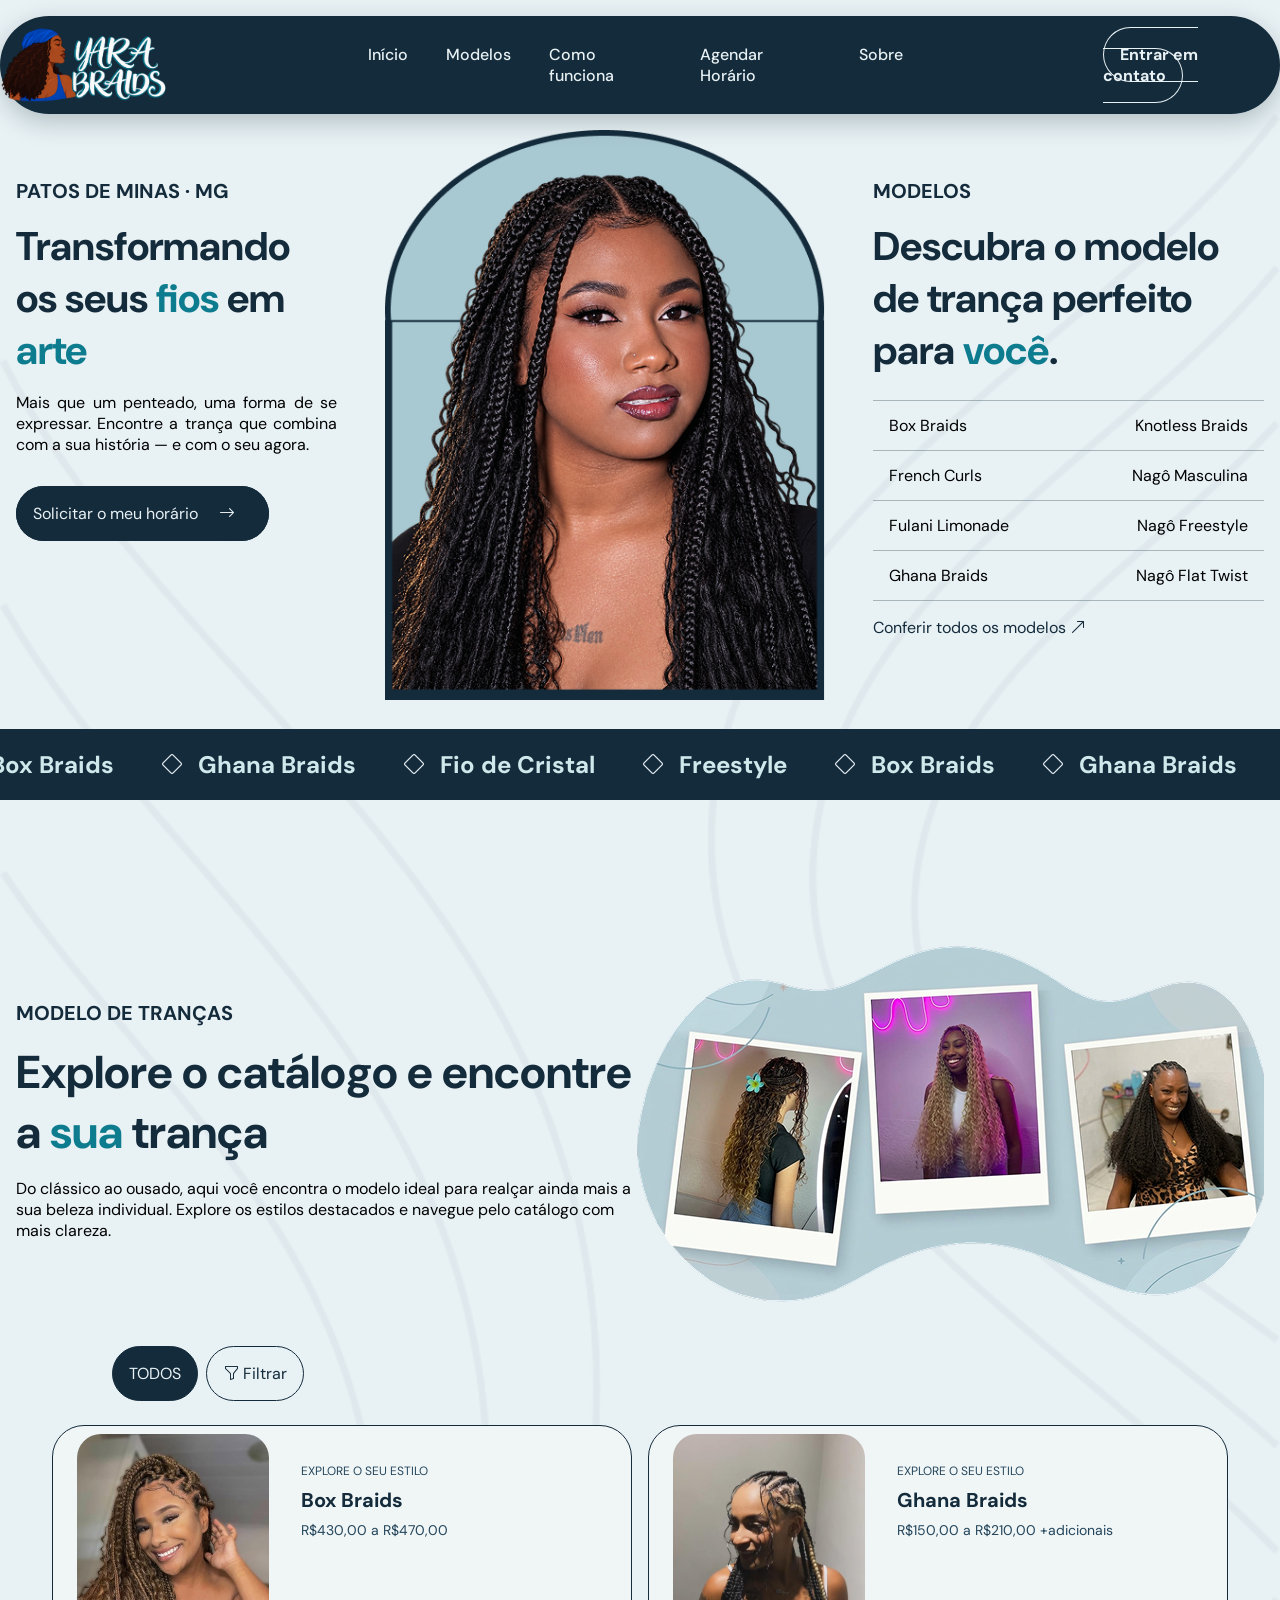
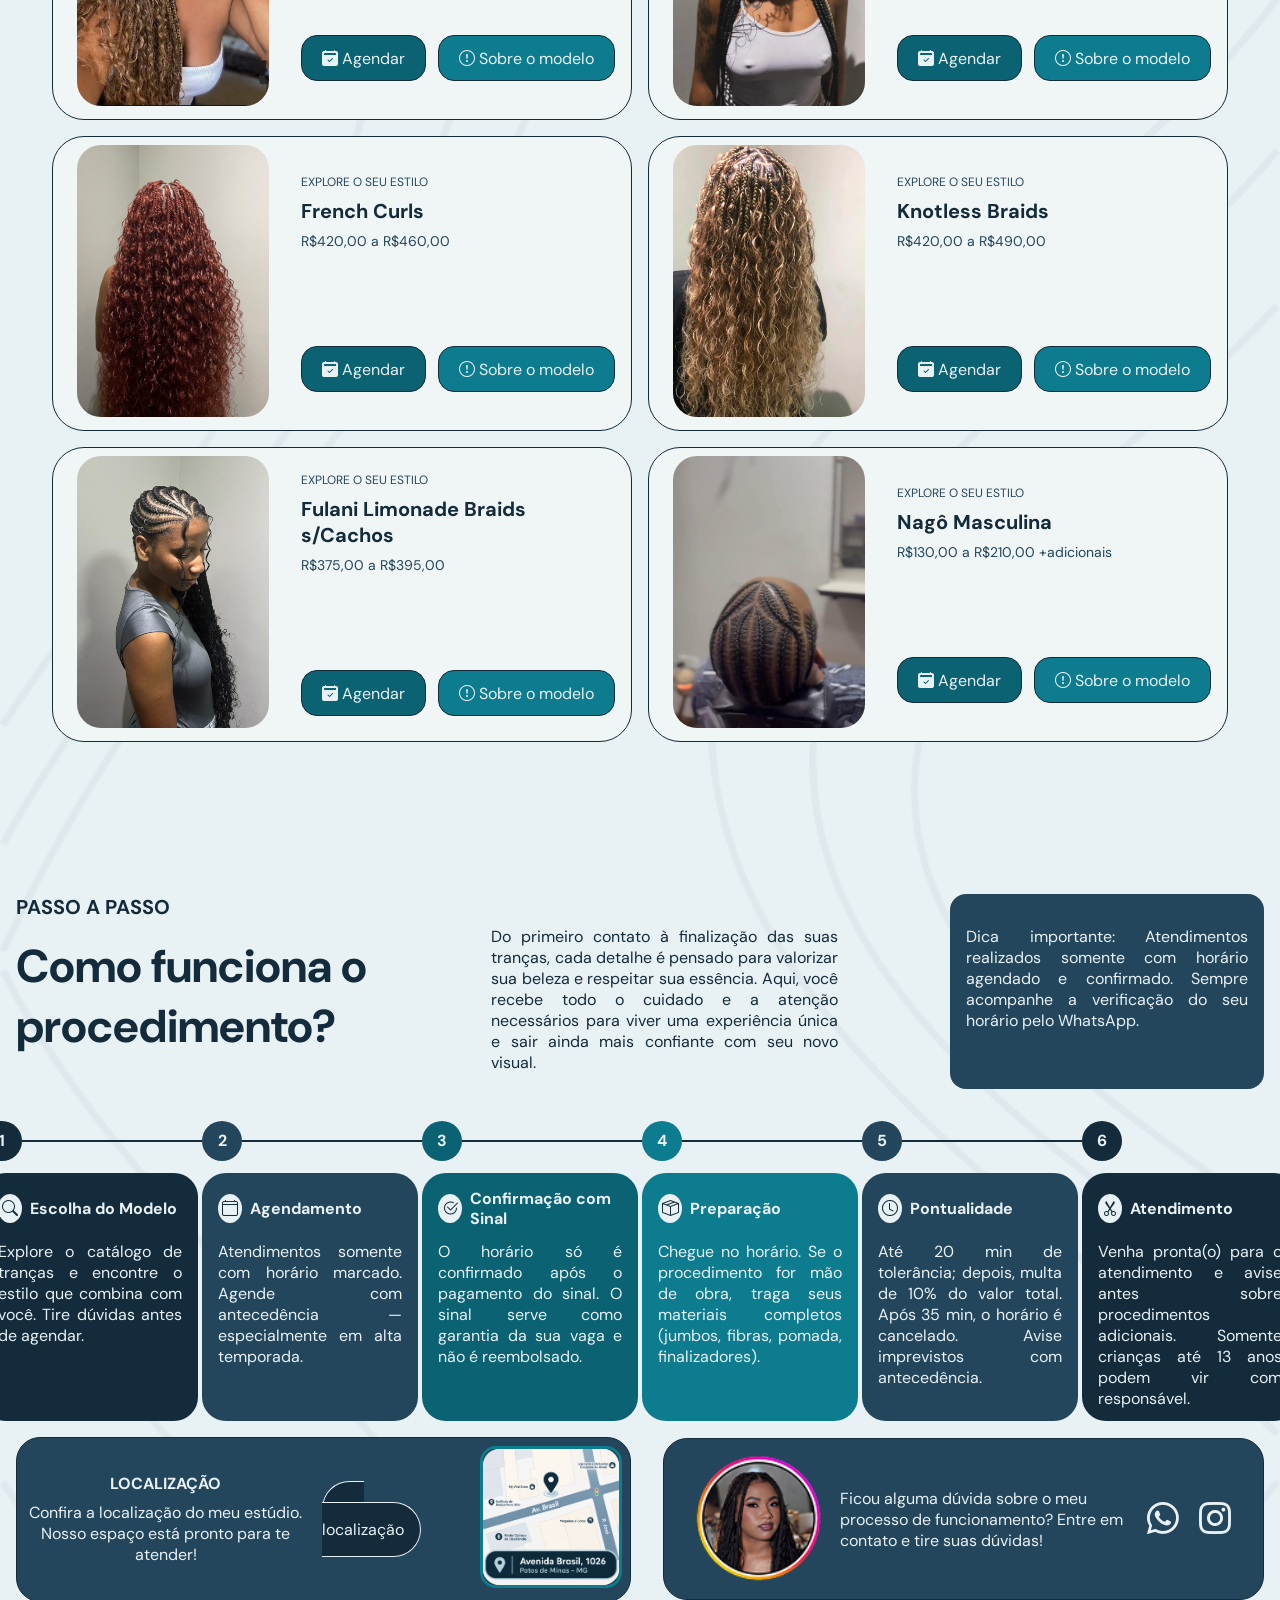
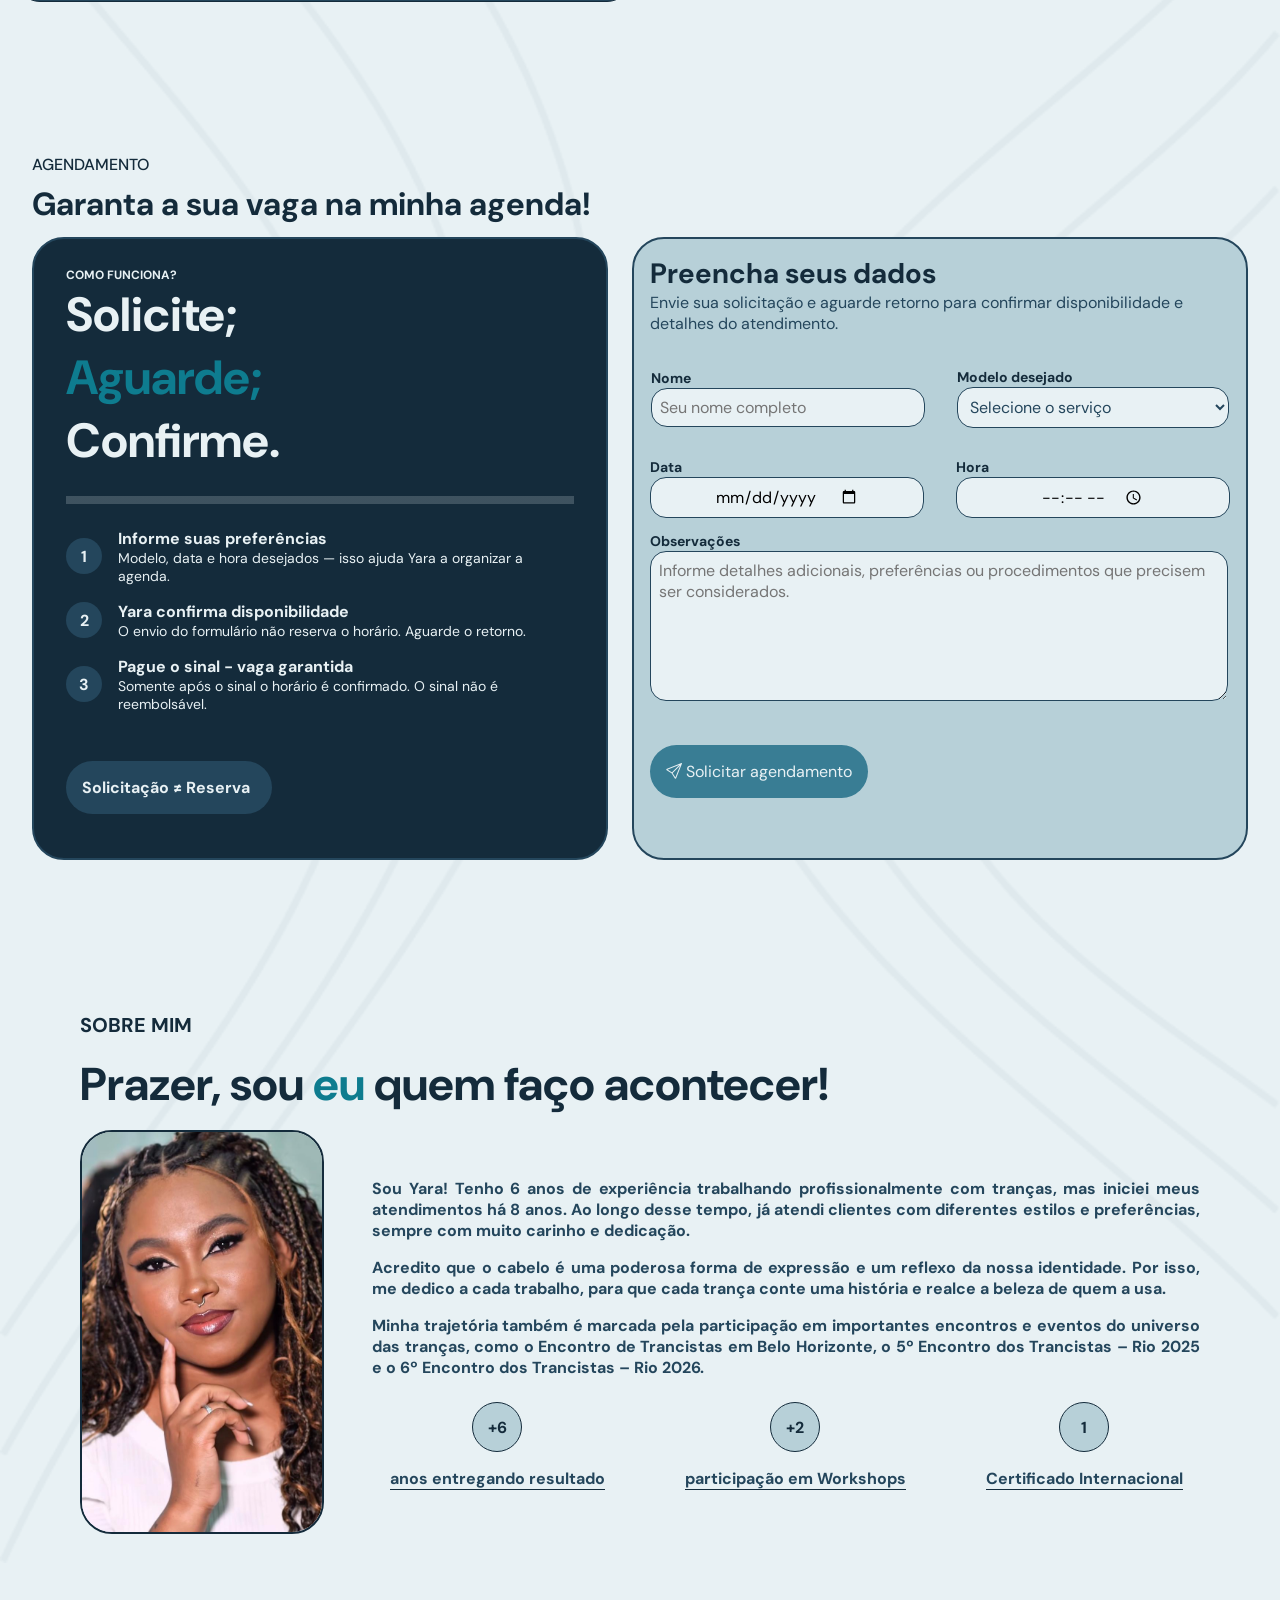
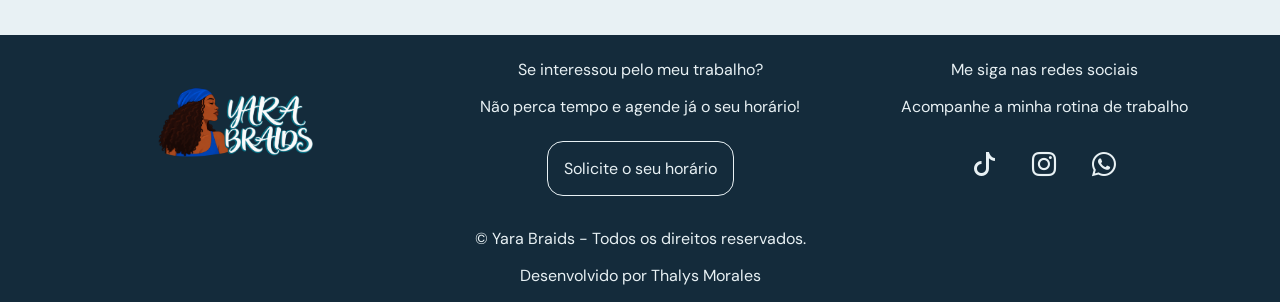
==== commit d04c7d99: "Versão 1.0.1" ====
--- a/index.html
+++ b/index.html
@@ -363,10 +363,10 @@
                             <p>Nosso espaço está pronto para te atender!</p>
                         </div>
                         <div>
-                            <a href="">Ver localização</a>
+                            <a href="https://share.google/S9VZnTmzoXQMlMNkz">Ver localização</a>
                         </div>
                         <div>
-                            <img src="img/Captura de tela 2026-11-07 130754.png"
+                            <img src="img/Captura de tela 2026-11-17 194310.png"
                                 alt="Imagem do mapa - Localização do Stúdio">
                         </div>
                     </div>
--- a/style.css
+++ b/style.css
@@ -708,7 +708,7 @@
     width: 8.5rem;
     height: 8.5rem;
     object-fit: cover;
-    border: 2px solid #0E7C8F;
+    border:     3px solid #0E7C8F;
     border-radius: 1rem;
 }
 
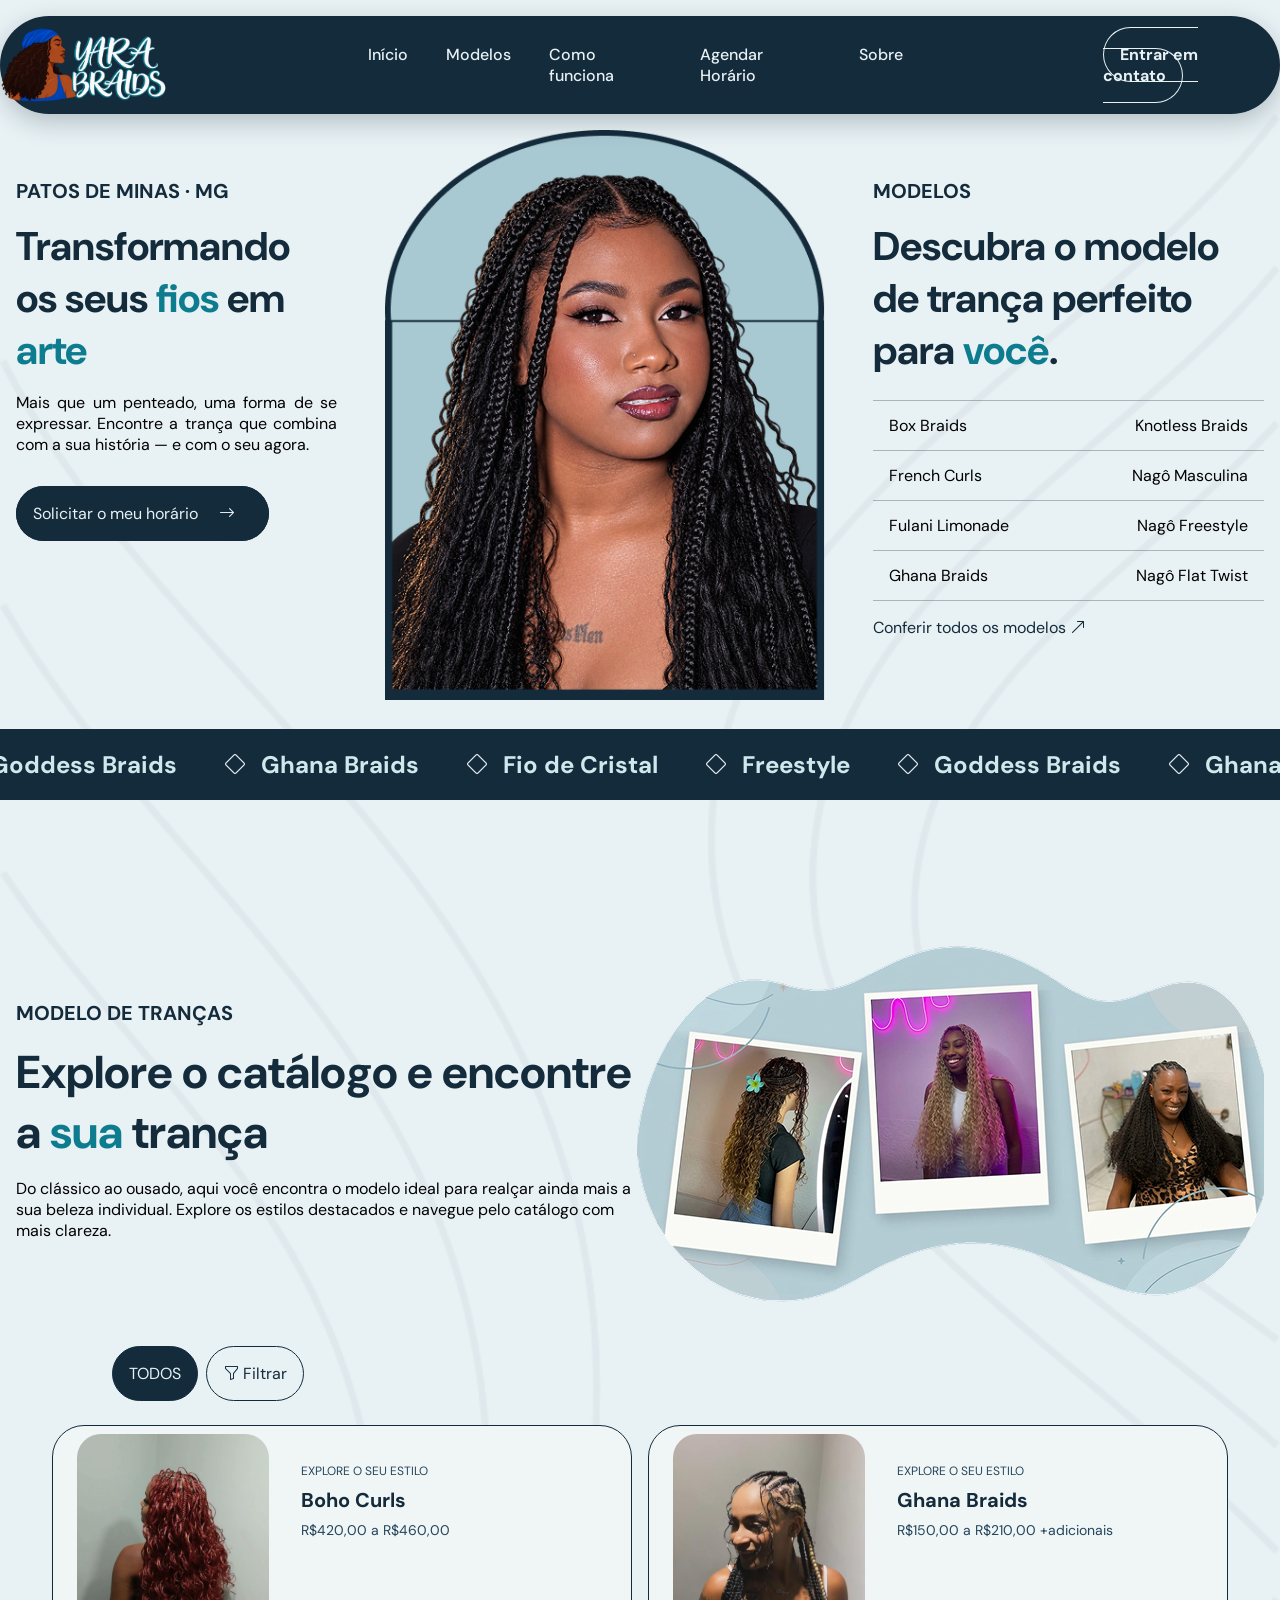
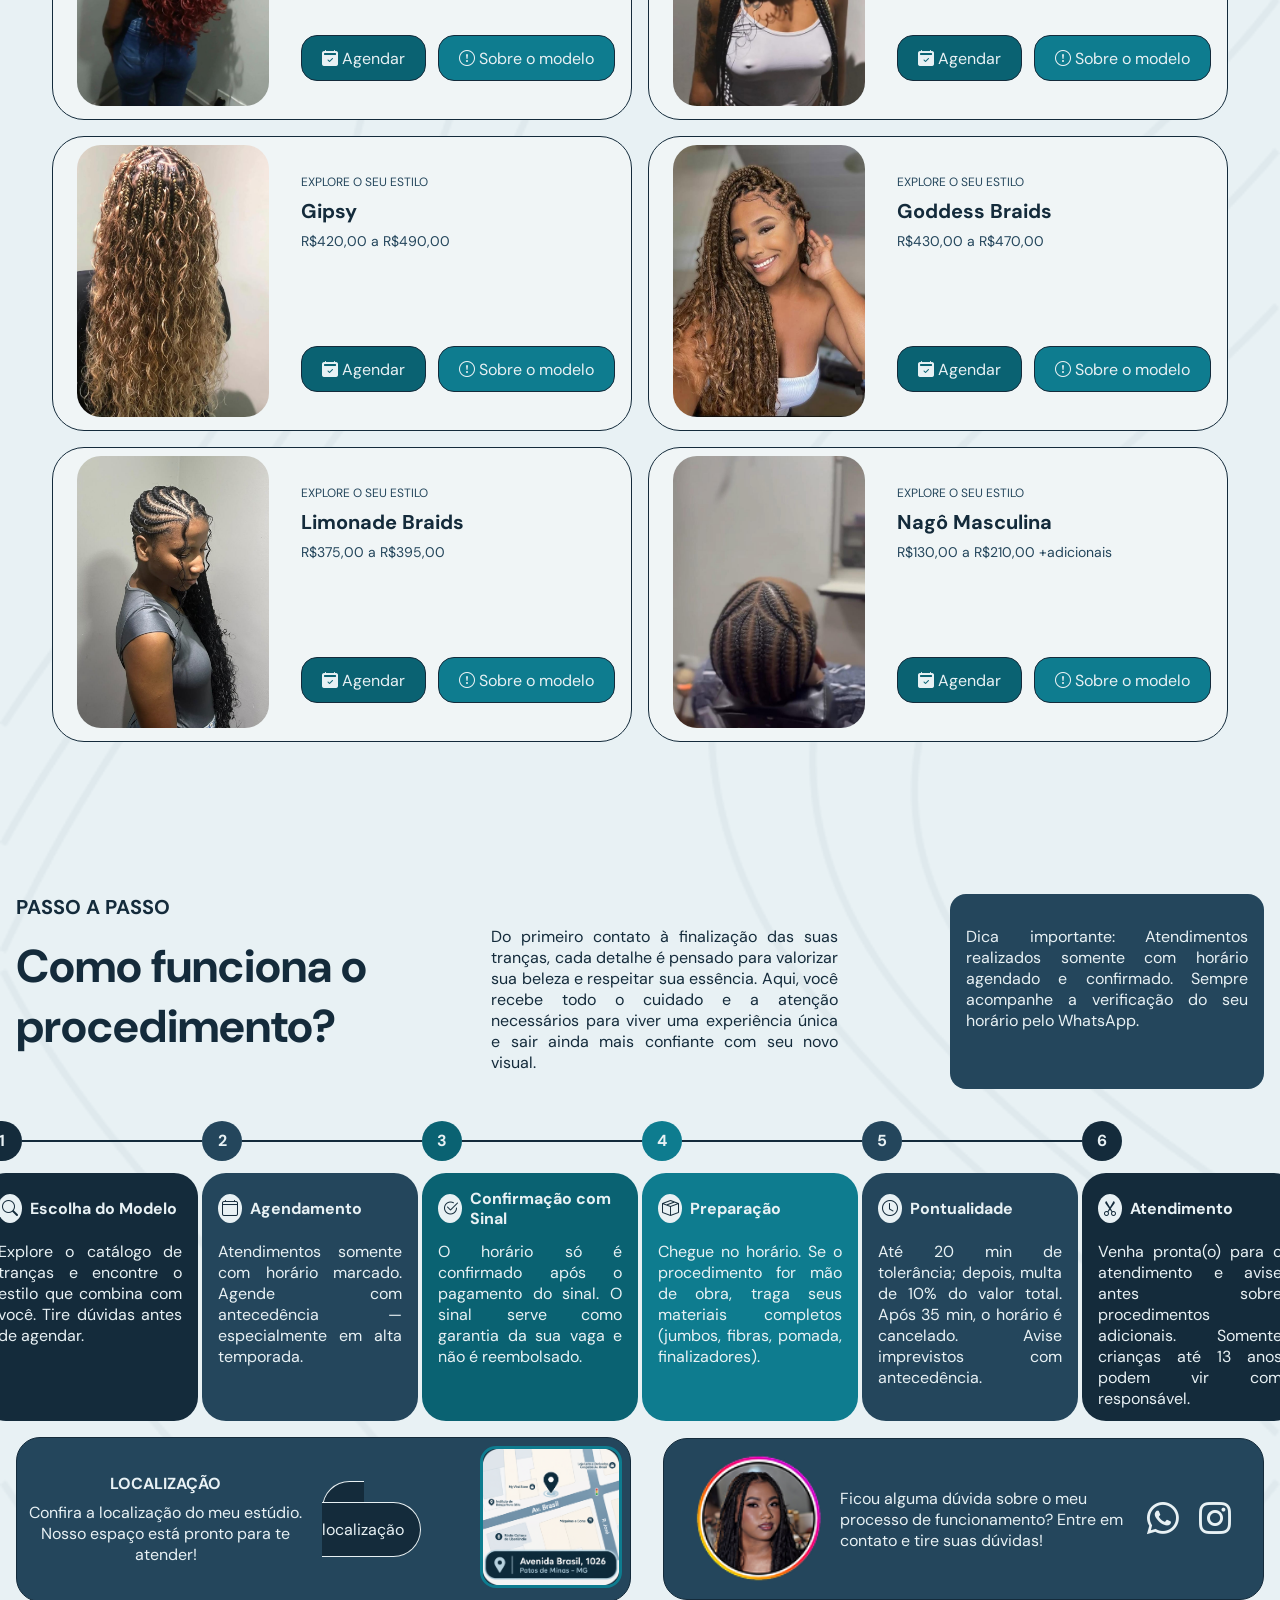
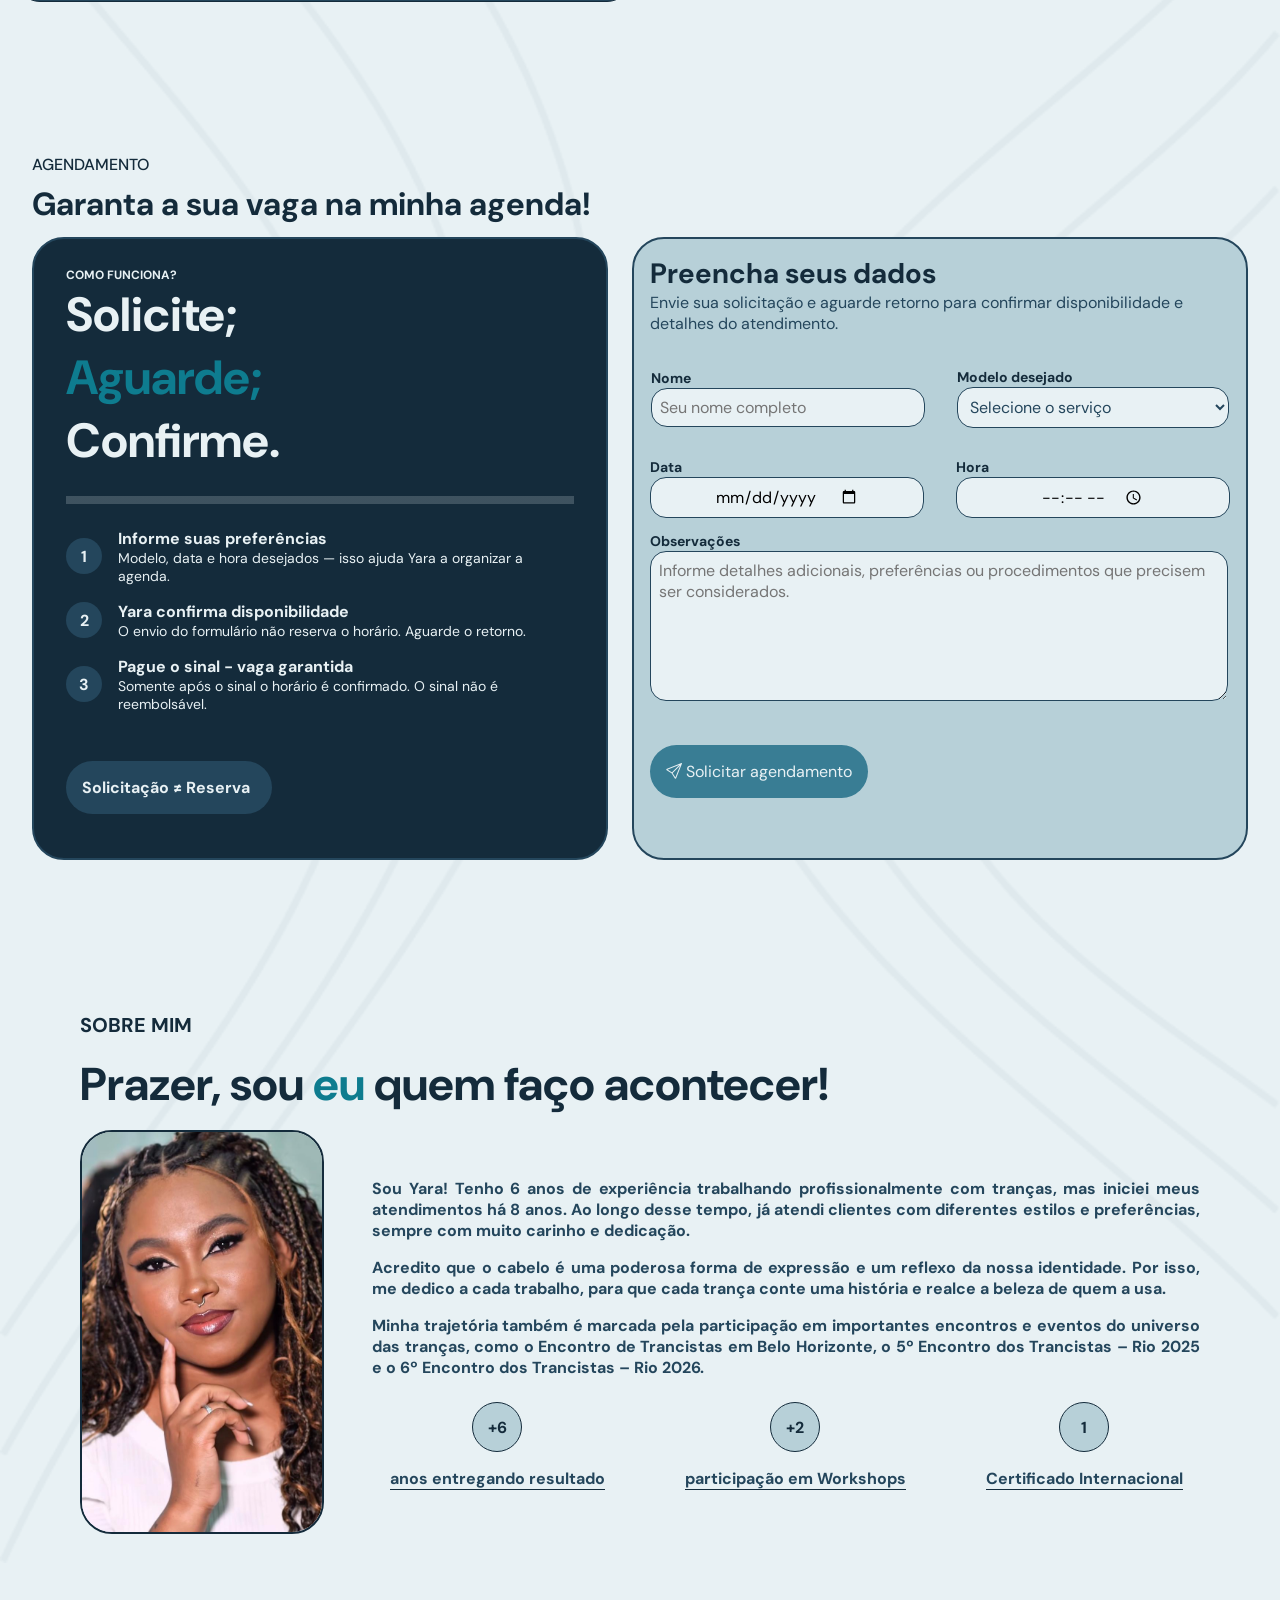
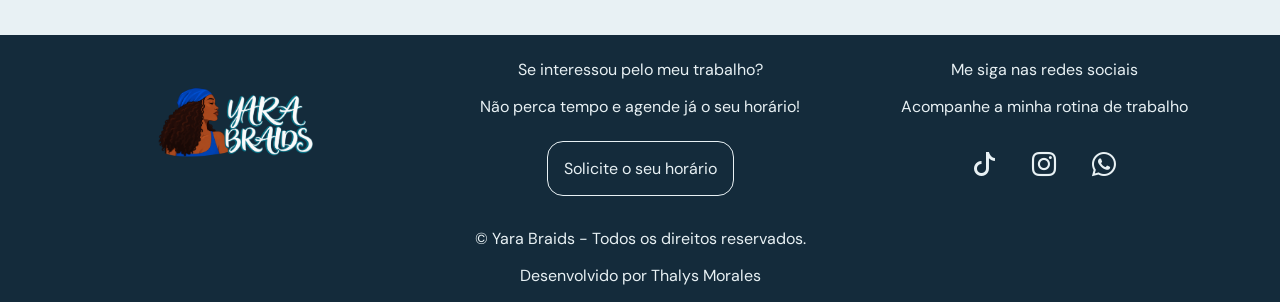
==== commit 606bd4e5: "Versão 1.0.2" ====
--- a/index.html
+++ b/index.html
@@ -119,7 +119,7 @@
             <div class="faixaModelos">
                 <div class="faixaTrilha">
                     <ul class="faixaGrupo">
-                        <li><i class="bi bi-diamond"></i> Box Braids</li>
+                        <li><i class="bi bi-diamond"></i>Goddess Braids</li>
                         <li><i class="bi bi-diamond"></i> Ghana Braids</li>
                         <li><i class="bi bi-diamond"></i> Fio de Cristal</li>
                         <li><i class="bi bi-diamond"></i> Freestyle</li>
@@ -127,7 +127,7 @@
 
 
                     <ul class="faixaGrupo" aria-hidden="true">
-                        <li><i class="bi bi-diamond"></i> Box Braids</li>
+                        <li><i class="bi bi-diamond"></i> Goddess Braids</li>
                         <li><i class="bi bi-diamond"></i> Ghana Braids</li>
                         <li><i class="bi bi-diamond"></i> Fio de Cristal</li>
                         <li><i class="bi bi-diamond"></i> Freestyle</li>
@@ -154,24 +154,25 @@
                             class="bi bi-funnel"></i> Filtrar</button>
 
                     <div class="filtroLista" id="listaFiltros" hidden>
-                        <button type="button" data-filtro="boxBraids">Box Braids</button>
-                        <button type="button" data-filtro="frenchCurls">French Curls</button>
-                        <button type="button" data-filtro="fulaniLimonade">Fulani Limonade</button>
+                        <button type="button" data-filtro="bohoCurls">Boho Curls</button>
                         <button type="button" data-filtro="ghanaBraids">Ghana Braids</button>
-                        <button type="button" data-filtro="knotlessBraids">Knotless Braids</button>
+                        <button type="button" data-filtro="gipsy">Gipsy</button>
+                        <button type="button" data-filtro="goddesBraids">Goddess Braids</button>
+                        <button type="button" data-filtro="fulaniLimonade">Limonade Braids</button>
                         <button type="button" data-filtro="nagoMas">Nagô Masculina</button>
+
                     </div>
                 </div>
                 <div class="modelosTrancas">
                     <div class="modeloCardmae">
-                        <div class="modelocardFilho" data-categoria="boxBraids">
-                            <div>
-                                <img src="img/BoxBraidsCachos.jpg" alt="Box Braids">
+                        <div class="modelocardFilho" data-categoria="bohoCurls">
+                            <div>
+                                <img src="img/boho.jpeg" alt="Boho Curls">
                             </div>
                             <div>
                                 <span class="modeloEtiqueta">EXPLORE O SEU ESTILO</span>
-                                <h3>Box Braids</h3>
-                                <p class="modeloPreco">R$430,00 a R$470,00</p>
+                                <h3>Boho Curls</h3>
+                                <p class="modeloPreco">R$420,00 a 460,00</p>
                                 <div class="alinhamentoBotaoM">
                                     <a class="modeloAgendar" href="#preenchaCard"> <i
                                             class="bi bi-calendar2-check-fill"></i> Agendar</a>
@@ -182,40 +183,7 @@
                             </div>
                         </div>
 
-                        <div class="modelocardFilho" data-categoria="frenchCurls">
-                            <div>
-                                <img src="img/frenchCurls.jpg" alt="French Curls">
-                            </div>
-                            <div>
-                                <span class="modeloEtiqueta">EXPLORE O SEU ESTILO</span>
-                                <h3>French Curls</h3>
-                                <p>R$420,00 a R$460,00</p>
-                                <div class="alinhamentoBotaoM">
-                                    <a class="modeloAgendar" href="#preenchaCard"> <i
-                                            class="bi bi-calendar2-check-fill"></i> Agendar</a>
-                                    <a class="modeloSobre" href=""><i class="bi bi-exclamation-circle"></i> Sobre o
-                                        modelo</a>
-                                </div>
-                            </div>
-                        </div>
-
-                        <div class="modelocardFilho" data-categoria="fulaniLimonade">
-                            <div>
-                                <img src="img/fulaniLimonade.jpg" alt="Fulani Limonade Braids">
-                            </div>
-                            <div>
-                                <span class="modeloEtiqueta">EXPLORE O SEU ESTILO</span>
-                                <h3>Fulani Limonade Braids s/Cachos</h3>
-                                <p>R$375,00 a R$395,00</p>
-                                <div class="alinhamentoBotaoM">
-                                    <a class="modeloAgendar" href="#preenchaCard"> <i
-                                            class="bi bi-calendar2-check-fill"></i> Agendar</a>
-                                    <a class="modeloSobre" href=""><i class="bi bi-exclamation-circle"></i> Sobre o
-                                        modelo</a>
-                                </div>
-                            </div>
-                        </div>
-
+                        
                         <div class="modelocardFilho" data-categoria="ghanaBraids">
                             <div>
                                 <img src="img/ghanaBraids.jpg" alt="Ghana Braids">
@@ -233,14 +201,49 @@
                             </div>
                         </div>
 
-                        <div class="modelocardFilho" data-categoria="knotlessBraids">
-                            <div>
-                                <img src="img/knotless.jpg" alt="Knotless Braids">
+                          <div class="modelocardFilho" data-categoria="gipsy">
+                            <div>
+                                <img src="img/knotless.jpg" alt="Gipsy">
                             </div>
                             <div>
                                 <span class="modeloEtiqueta">EXPLORE O SEU ESTILO</span>
-                                <h3>Knotless Braids</h3>
+                                <h3>Gipsy</h3>
                                 <p>R$420,00 a R$490,00</p>
+                                <div class="alinhamentoBotaoM">
+                                    <a class="modeloAgendar" href="#preenchaCard"> <i
+                                            class="bi bi-calendar2-check-fill"></i> Agendar</a>
+                                    <a class="modeloSobre" href=""><i class="bi bi-exclamation-circle"></i> Sobre o
+                                        modelo</a>
+                                </div>
+                            </div>
+                        </div>
+
+                         <div class="modelocardFilho" data-categoria="goddessBraids">
+                            <div>
+                                <img src="img/BoxBraidsCachos.jpg" alt="Goddess Braids">
+                            </div>
+                            <div>
+                                <span class="modeloEtiqueta">EXPLORE O SEU ESTILO</span>
+                                <h3>Goddess Braids</h3>
+                                <p class="modeloPreco">R$430,00 a R$470,00</p>
+                                <div class="alinhamentoBotaoM">
+                                    <a class="modeloAgendar" href="#preenchaCard"> <i
+                                            class="bi bi-calendar2-check-fill"></i> Agendar</a>
+                                    <a class="modeloSobre" href=""><i class="bi bi-exclamation-circle"></i> Sobre o
+                                        modelo</a>
+                                </div>
+
+                            </div>
+                        </div>
+
+                        <div class="modelocardFilho" data-categoria="fulaniLimonade">
+                            <div>
+                                <img src="img/fulaniLimonade.jpg" alt="Fulani Limonade Braids">
+                            </div>
+                            <div>
+                                <span class="modeloEtiqueta">EXPLORE O SEU ESTILO</span>
+                                <h3>Limonade Braids</h3>
+                                <p>R$375,00 a R$395,00</p>
                                 <div class="alinhamentoBotaoM">
                                     <a class="modeloAgendar" href="#preenchaCard"> <i
                                             class="bi bi-calendar2-check-fill"></i> Agendar</a>
@@ -570,7 +573,7 @@
     </footer>
 
 
-    
+
     <dialog class="modal" id="dialogModelo" aria-labelledby="sobreTitulo">
         <button type="button" class="modalFechar" data-fechar aria-label="Fechar"><i class="bi bi-x-lg"></i></button>
         <div class="modalConteudo">
--- a/style.css
+++ b/style.css
@@ -320,9 +320,8 @@
 
 .modeloCardmae {
     display: grid;
-    grid-template-columns: 1fr 1fr;
-    grid-template-rows: repeat(3, auto);
-    grid-auto-flow: column;
+    grid-template-columns: repeat(2, 1fr);
+    grid-auto-rows: auto;
     justify-content: center;
     align-items: center;
     padding-top: 1rem;
